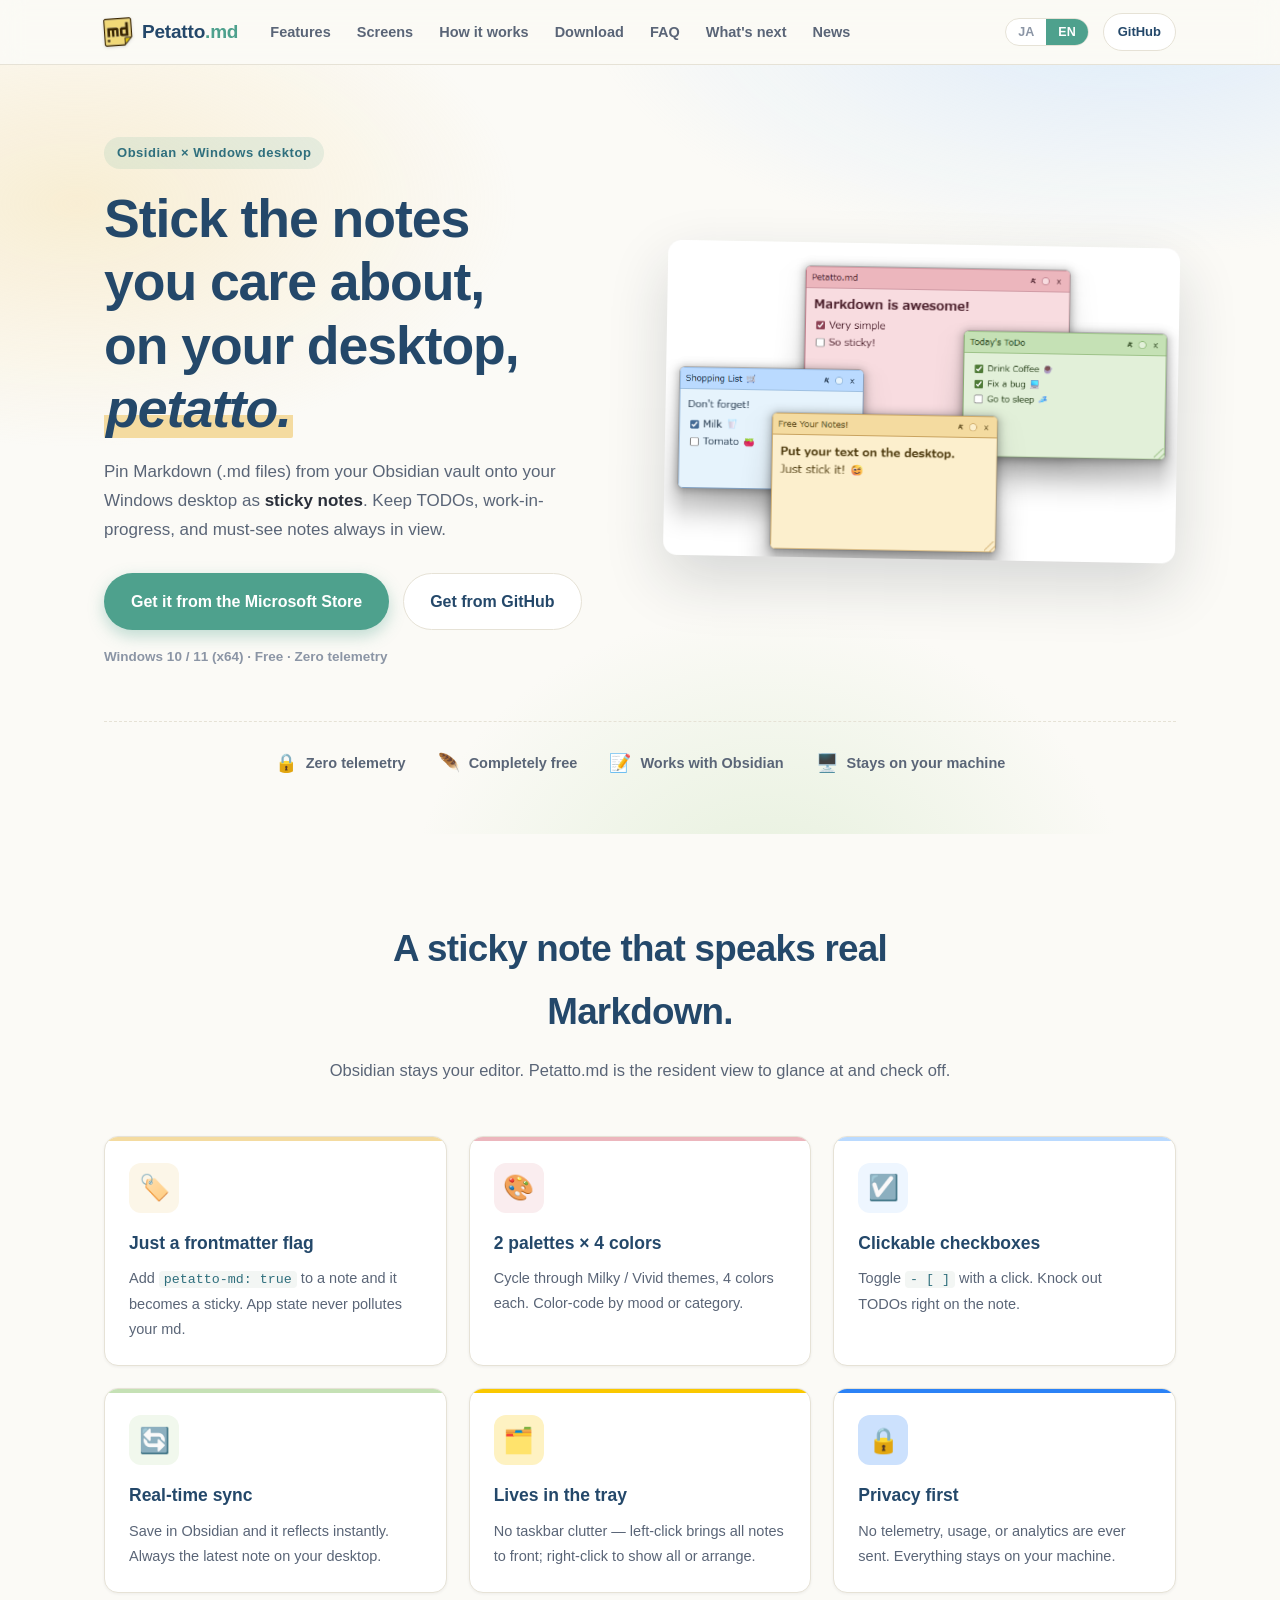
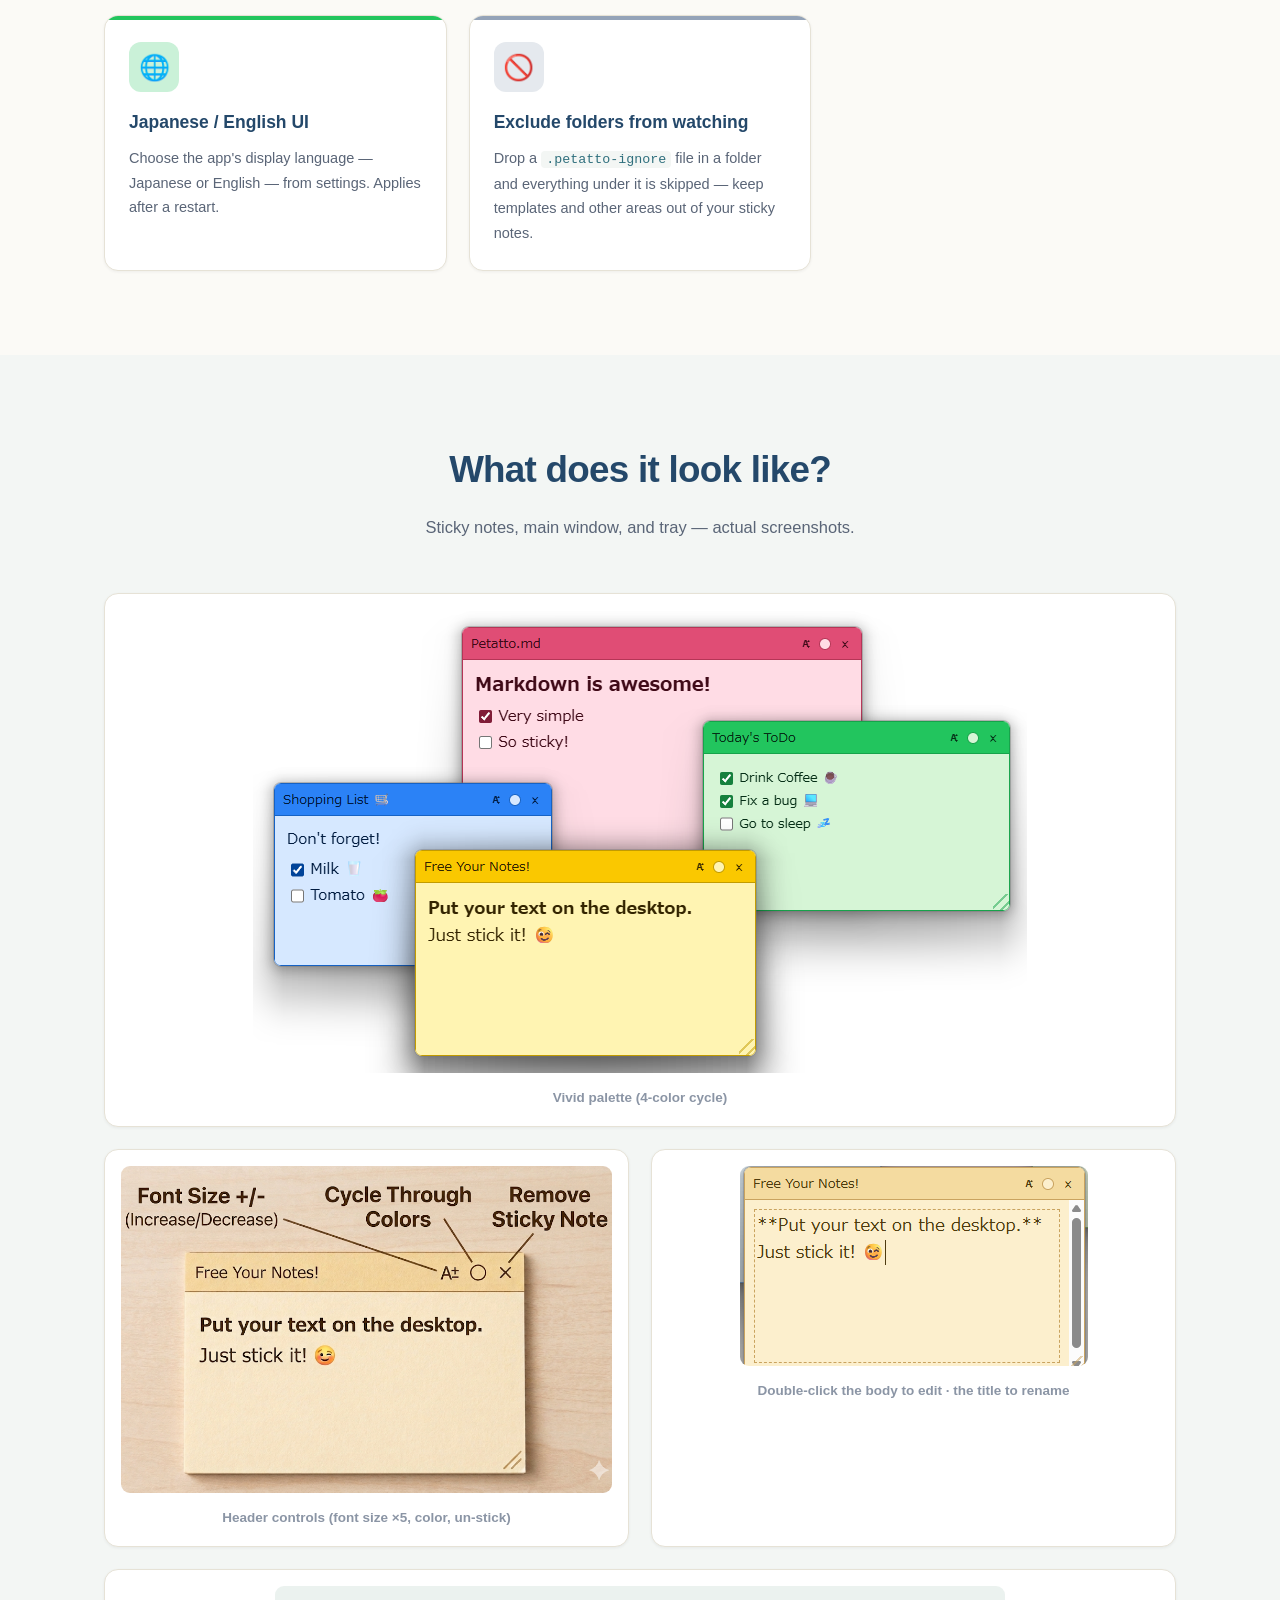
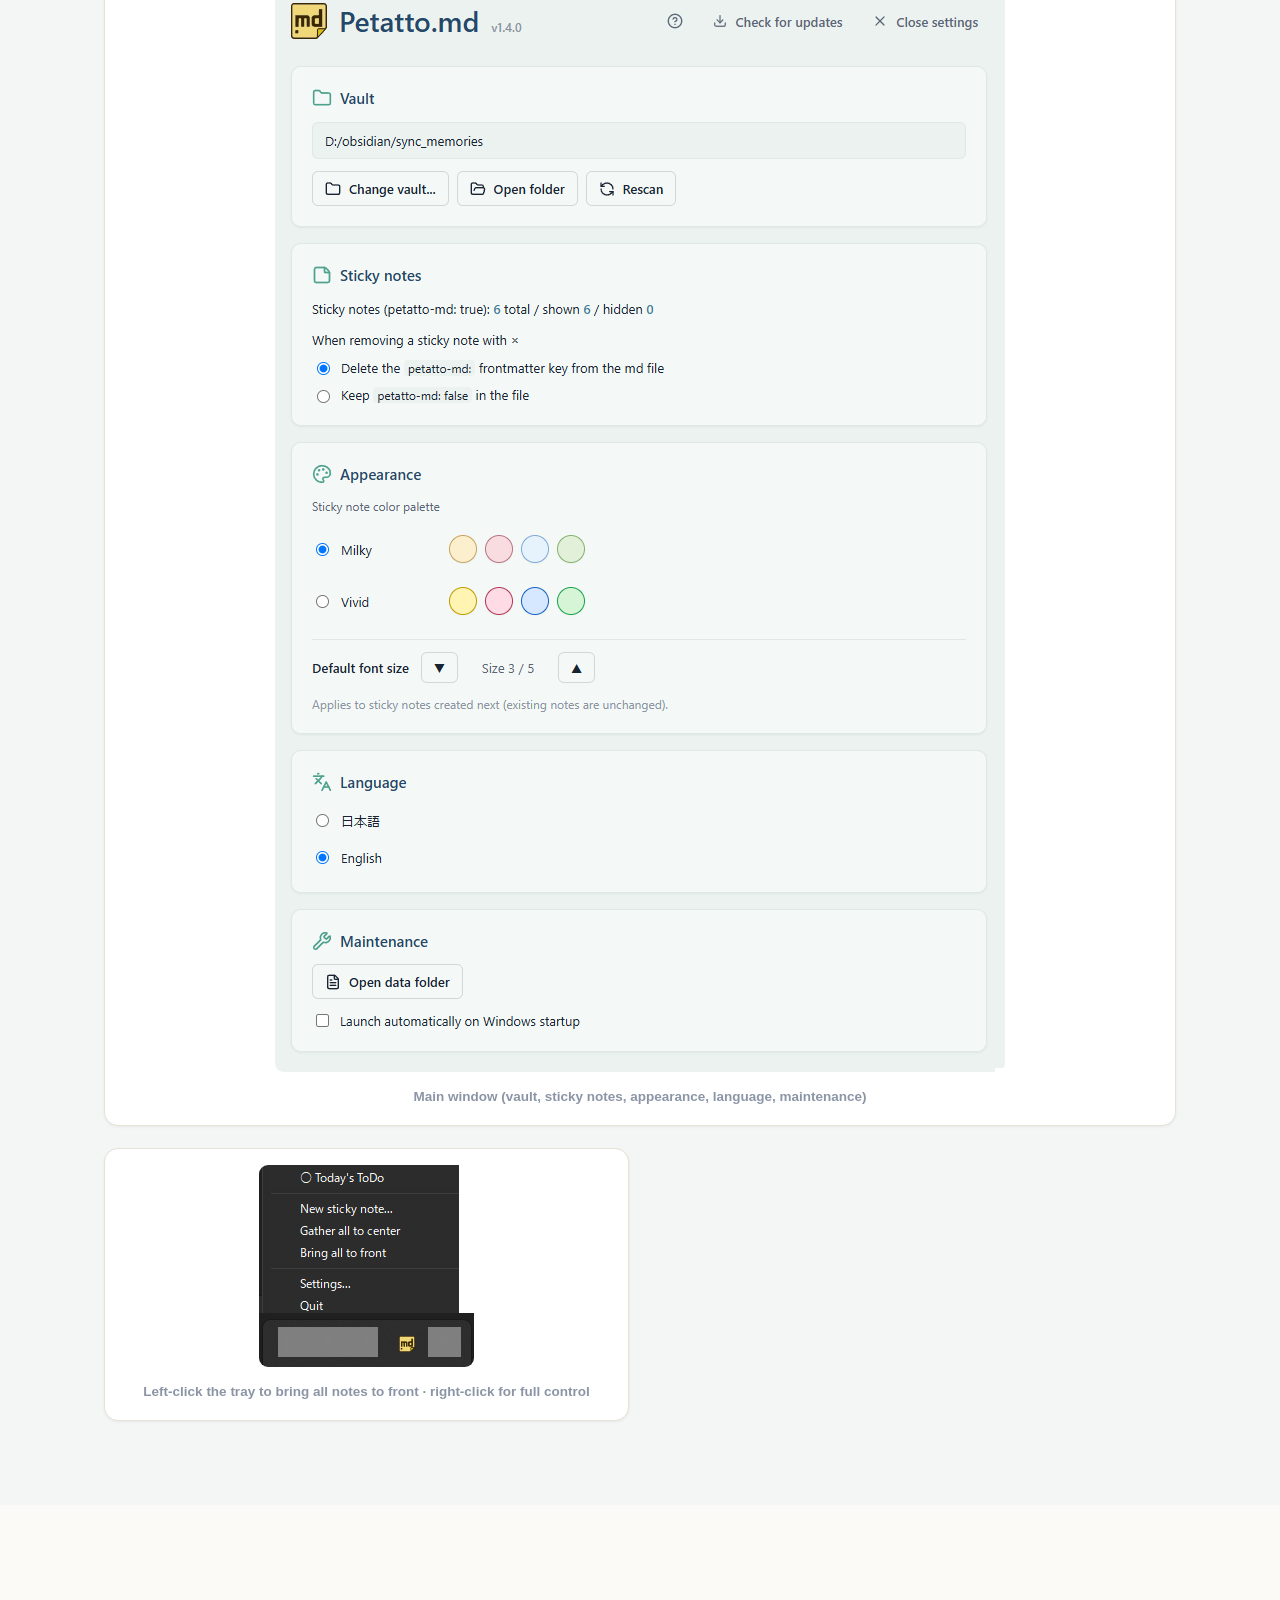
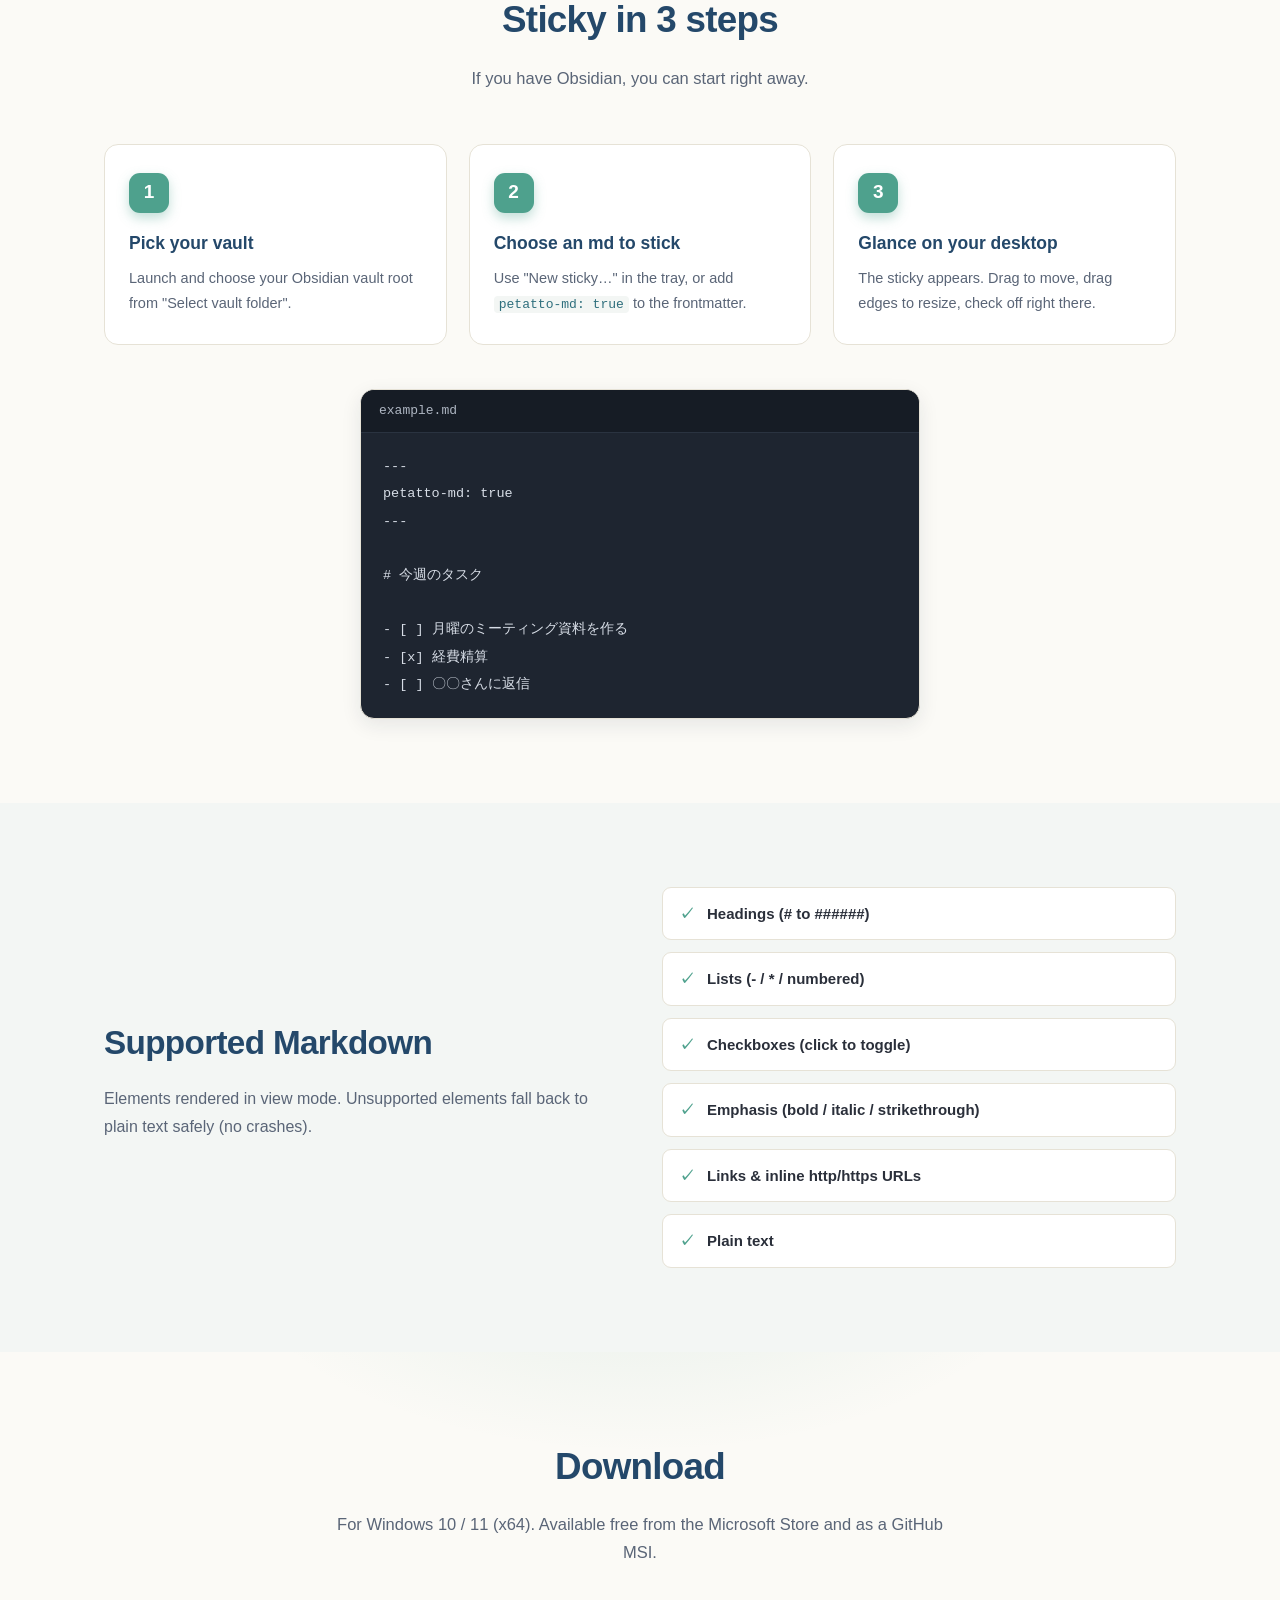
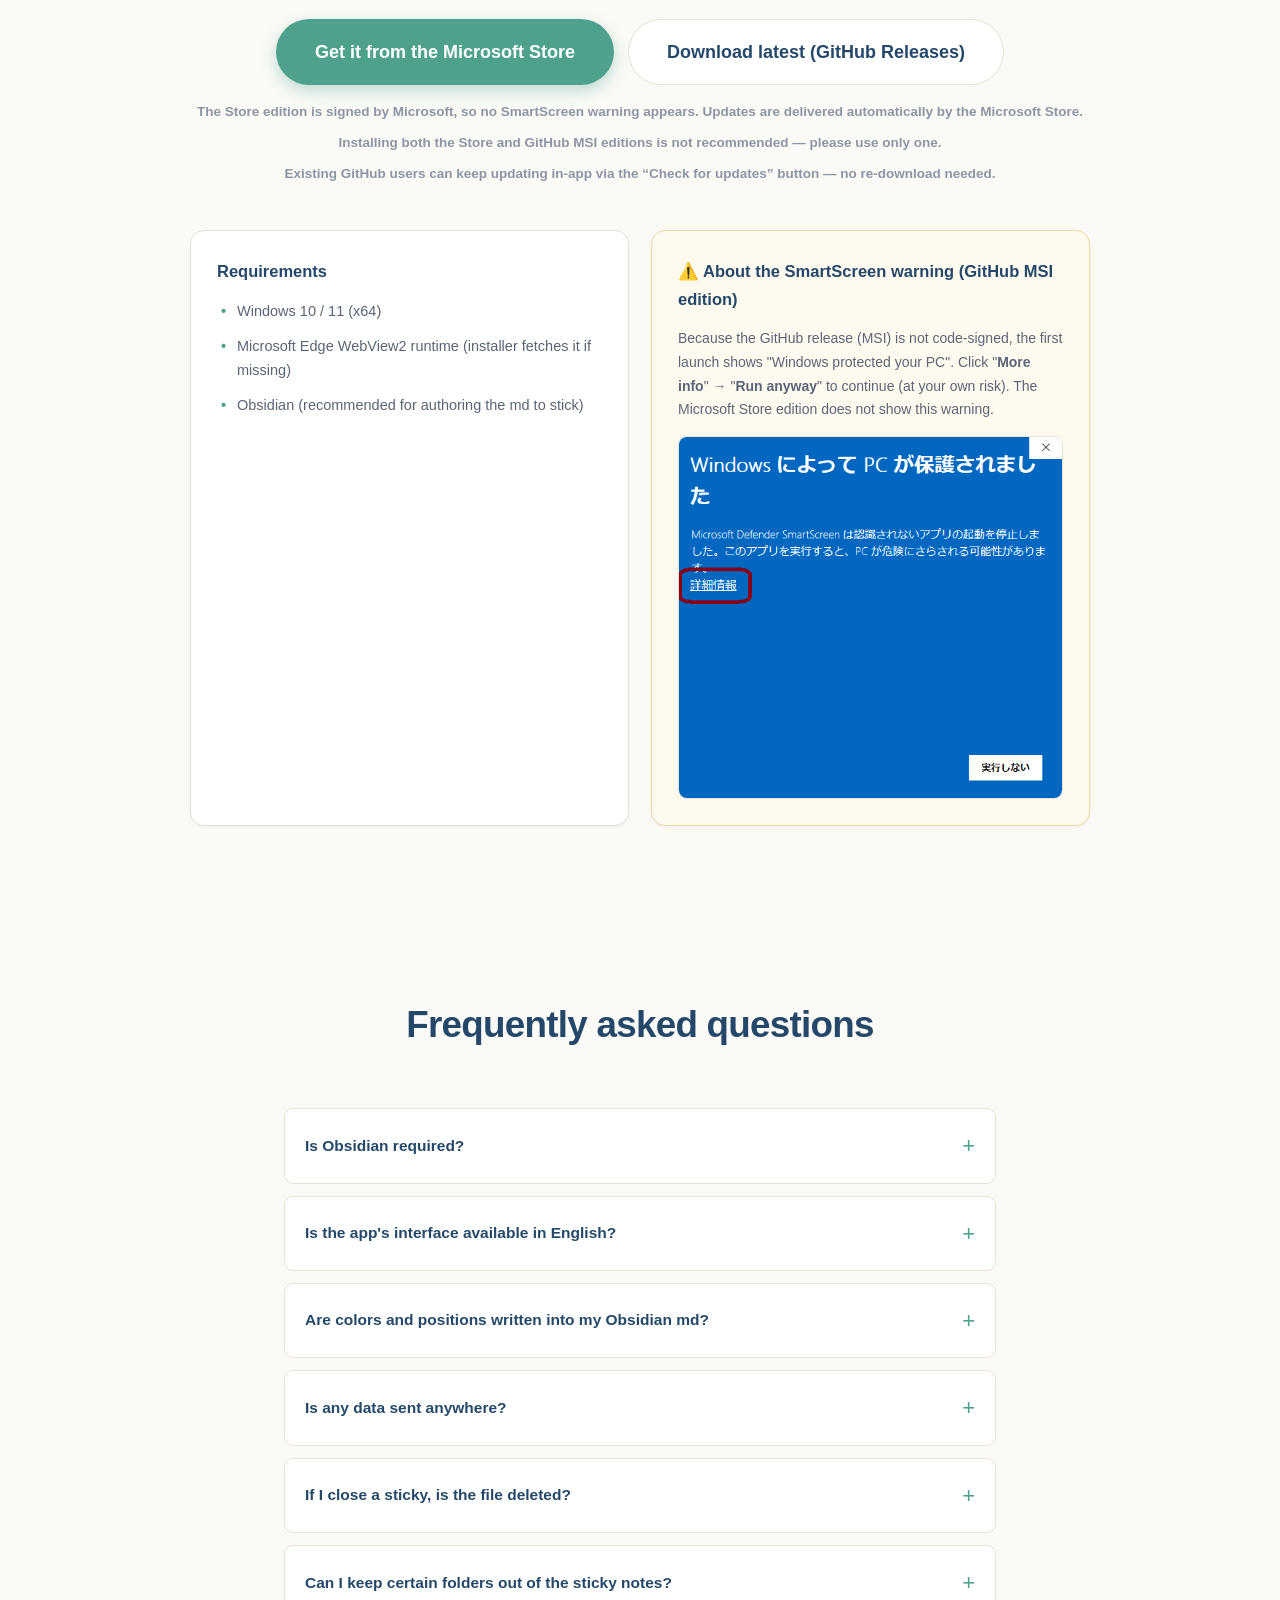
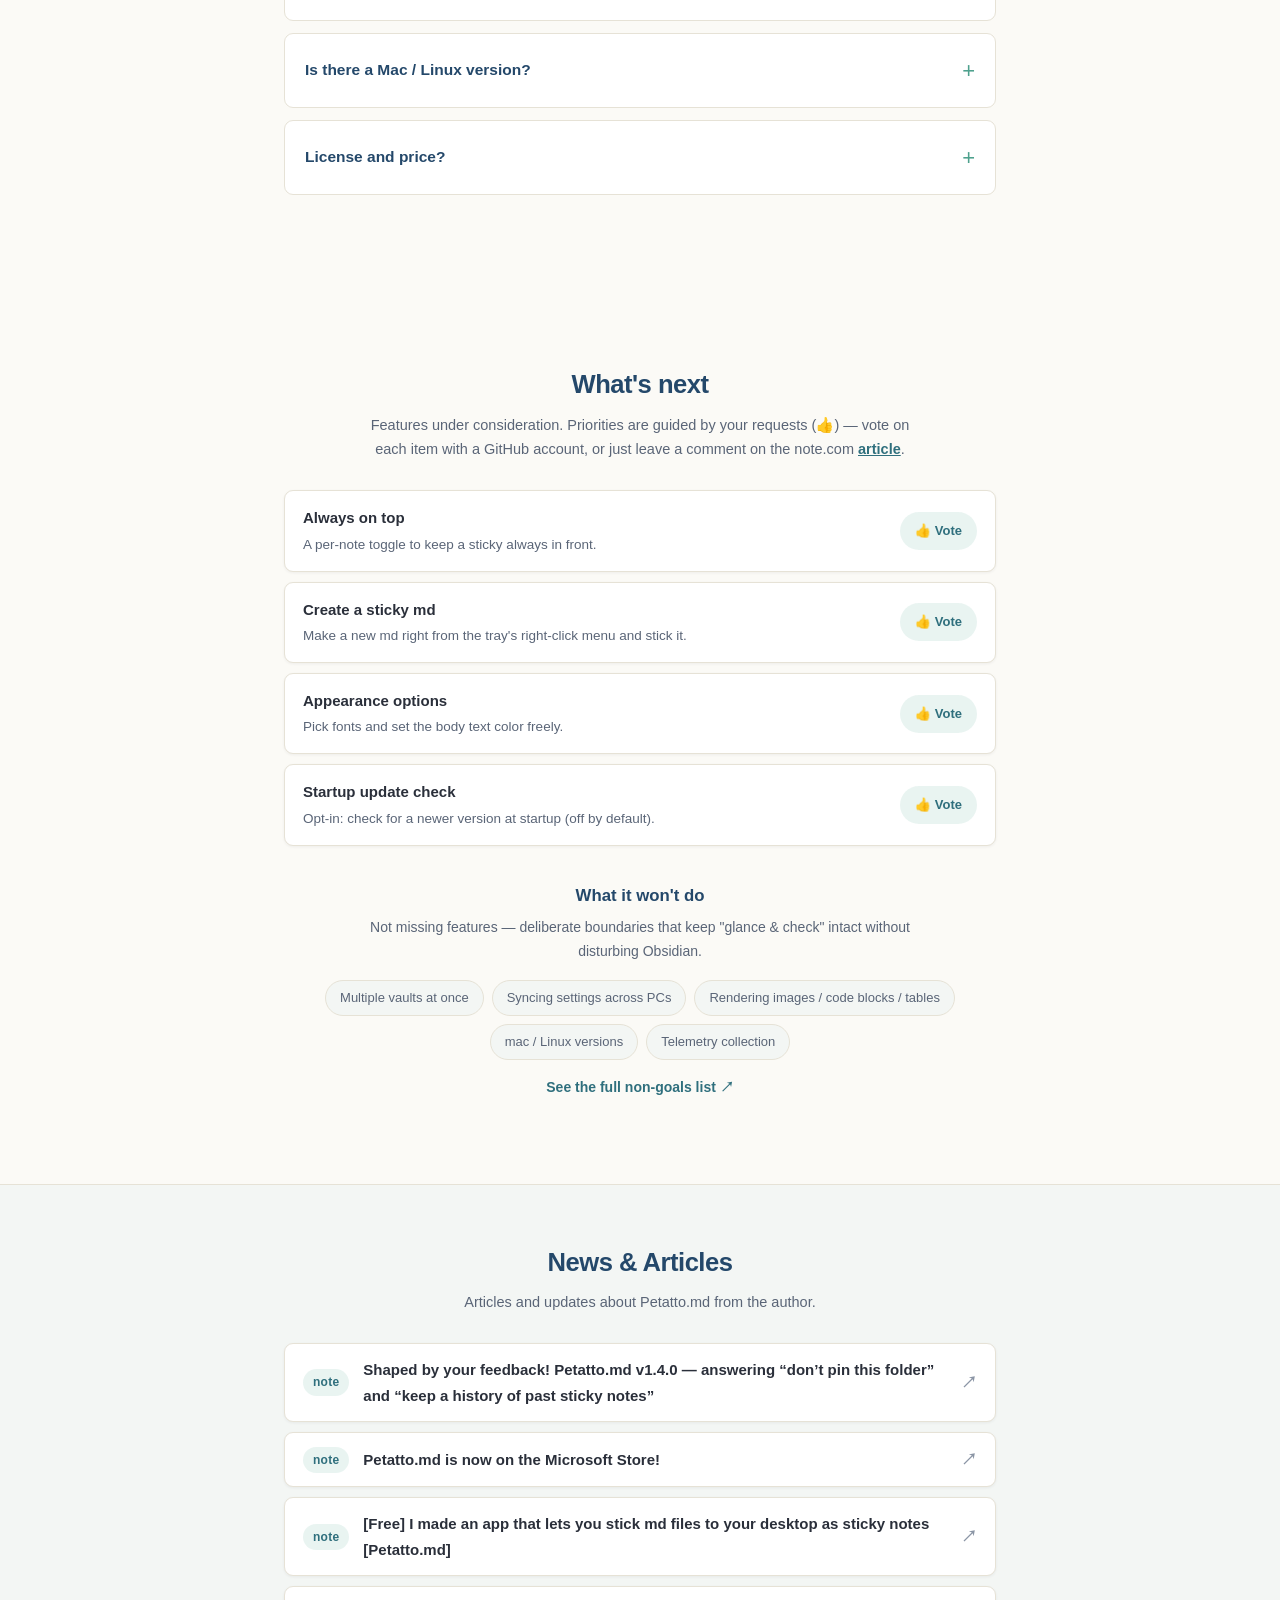
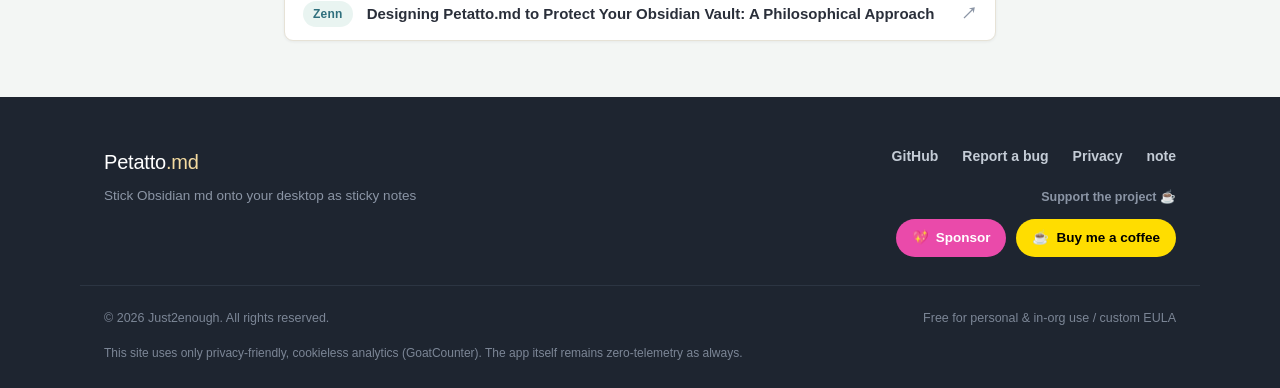
==== index.html @ 357fae0f "feat(news): v1.4.0 note 記事を #news 先頭に追加（ja/en） - news.4（note）を最新エントリとして追加。ja/en 対・en は ?hl=en 流儀を踏襲 " ====
<!DOCTYPE html>
<html lang="ja">
<head>
  <meta charset="UTF-8" />
  <meta name="viewport" content="width=device-width, initial-scale=1.0" />
  <title>Petatto.md — Obsidian の Markdown をデスクトップに付箋として貼る</title>
  <meta name="description" data-i18n="meta.description"
    content="Obsidian vault の Markdown（.mdファイル）を Windows デスクトップに付箋として貼り付けるアプリ。テレメトリ0・無料。" />

  <!-- OGP -->
  <meta property="og:type" content="website" />
  <meta property="og:title" content="Petatto.md" />
  <meta property="og:description"
    content="Obsidian の Markdown を Windows デスクトップに付箋として貼り付ける。テレメトリ0・無料。" />
  <meta property="og:image" content="assets/screenshots/post_it_milky.png" />
  <meta name="twitter:card" content="summary_large_image" />

  <link rel="preconnect" href="https://github.com" />
  <link rel="stylesheet" href="assets/style.css" />
  <link rel="icon" type="image/svg+xml" href="assets/icon.svg" />
  <link rel="alternate icon" href="assets/icon.png" />

  <!-- アクセス解析: GoatCounter（Cookieレス・個人データ非収集／本サイトのみ。アプリ本体はテレメトリ0）
       count.js は自前ホスト＋SRI で固定し第三者スクリプト読込をゼロに（ビーコン送信先のみ petatto-md.goatcounter.com）。
       GoatCounter 更新に追従する際は assets/count.js を差し替え、integrity を再計算すること。 -->
  <script data-goatcounter="https://petatto-md.goatcounter.com/count"
    async src="assets/count.js"
    integrity="sha384-2UjvVpptg4JlEVgJI2PdscrjOjPcil/4F1ZvIMJ81CShQnEDSlPI+l4PfogvTLYi"></script>
</head>
<body>

  <!-- ───────────────────── Header ───────────────────── -->
  <header class="site-header" id="top">
    <div class="container header-inner">
      <a class="brand" href="#top" aria-label="Petatto.md">
        <img class="brand-mark" src="assets/icon.svg" alt="" width="28" height="28" />
        <span class="brand-name">Petatto<span class="brand-dot">.md</span></span>
      </a>

      <nav class="nav" id="primary-nav" aria-label="primary">
        <a href="#features" data-i18n="nav.features">特徴</a>
        <a href="#screenshots" data-i18n="nav.screenshots">画面</a>
        <a href="#how" data-i18n="nav.how">使い方</a>
        <a href="#download" data-i18n="nav.download">ダウンロード</a>
        <a href="#faq" data-i18n="nav.faq">FAQ</a>
        <a href="#roadmap" data-i18n="nav.roadmap">これから</a>
        <a href="#news" data-i18n="nav.news">お知らせ</a>
      </nav>

      <div class="header-actions">
        <div class="lang-toggle" role="group" aria-label="language">
          <button type="button" data-lang="ja" class="is-active">JA</button>
          <button type="button" data-lang="en">EN</button>
        </div>
        <a class="btn btn-ghost btn-sm" href="https://github.com/Just2enough/petatto-md-releases"
          target="_blank" rel="noopener">GitHub</a>
        <button type="button" class="nav-toggle" aria-label="メニューを開閉" aria-controls="primary-nav"
          aria-expanded="false">
          <span class="nav-toggle-bar"></span>
          <span class="nav-toggle-bar"></span>
          <span class="nav-toggle-bar"></span>
        </button>
      </div>
    </div>
  </header>

  <main>
    <!-- ───────────────────── Hero ───────────────────── -->
    <section class="hero">
      <div class="container hero-grid">
        <div class="hero-copy">
          <p class="eyebrow" data-i18n="hero.eyebrow">Obsidian × Windows デスクトップ</p>
          <h1 class="hero-title" data-i18n="hero.title">
            見たいメモを、<br />デスクトップに<span class="nowrap"><span class="hl">ペタッと</span>。</span>
          </h1>
          <p class="hero-sub" data-i18n="hero.sub">
            Obsidian vault の Markdown（.mdファイル）を、Windows デスクトップに<strong>付箋</strong>として貼り付け。
            TODO・進行中タスク・今見ておきたいメモを、いつも目に入る場所へ。
          </p>
          <div class="hero-cta">
            <a class="btn btn-primary btn-lg" href="https://apps.microsoft.com/detail/9N77B4HPVRBB"
              target="_blank" rel="noopener">
              <span data-i18n="hero.download">Microsoft Store で入手</span>
            </a>
            <a class="btn btn-ghost btn-lg" href="https://github.com/Just2enough/petatto-md-releases/releases/latest"
              target="_blank" rel="noopener" data-i18n="hero.github">GitHub で入手</a>
          </div>
          <p class="hero-meta" data-i18n="hero.meta">Windows 10 / 11（x64）・無料・テレメトリ 0</p>
        </div>

        <div class="hero-media">
          <img src="assets/screenshots/post_it_milky.png" alt="デスクトップに貼られたカラフルな付箋"
            width="775" height="490" fetchpriority="high" />
        </div>
      </div>

      <!-- trust strip -->
      <div class="container">
        <ul class="trust">
          <li><span class="trust-ic">🔒</span><span data-i18n="trust.privacy">テレメトリ・解析 0</span></li>
          <li><span class="trust-ic">🪶</span><span data-i18n="trust.free">完全無料</span></li>
          <li><span class="trust-ic">📝</span><span data-i18n="trust.obsidian">Obsidian と連携</span></li>
          <li><span class="trust-ic">🖥️</span><span data-i18n="trust.local">データは端末内だけ</span></li>
        </ul>
      </div>
    </section>

    <!-- ───────────────────── Features ───────────────────── -->
    <section class="section" id="features">
      <div class="container">
        <header class="section-head">
          <h2 data-i18n="features.title">付箋なのに、ちゃんと Markdown。</h2>
          <p data-i18n="features.sub">編集の主は Obsidian。Petatto.md は「眺める・チェックする」ための常駐ビューです。</p>
        </header>

        <div class="cards">
          <article class="card" style="--accent:#F4DBA0">
            <div class="card-ic">🏷️</div>
            <h3 data-i18n="feat.flag.t">frontmatter フラグだけ</h3>
            <p data-i18n="feat.flag.d"><code>petatto-md: true</code> を md に書くだけで付箋化。アプリ状態は md を汚しません。</p>
          </article>
          <article class="card" style="--accent:#ECB6BD">
            <div class="card-ic">🎨</div>
            <h3 data-i18n="feat.palette.t">2 パレット × 4 色</h3>
            <p data-i18n="feat.palette.d">ミルキー / ビビッドの 2 テーマ、各 4 色を巡回。気分やカテゴリで色分け。</p>
          </article>
          <article class="card" style="--accent:#BADAFF">
            <div class="card-ic">☑️</div>
            <h3 data-i18n="feat.check.t">チェックボックス操作</h3>
            <p data-i18n="feat.check.d"><code>- [ ]</code> をクリックで切替。付箋の上でそのまま TODO を消化できます。</p>
          </article>
          <article class="card" style="--accent:#C5E1B5">
            <div class="card-ic">🔄</div>
            <h3 data-i18n="feat.sync.t">リアルタイム同期</h3>
            <p data-i18n="feat.sync.d">Obsidian 側で保存すると即反映。常に最新のメモがデスクトップに。</p>
          </article>
          <article class="card" style="--accent:#FAC800">
            <div class="card-ic">🗂️</div>
            <h3 data-i18n="feat.tray.t">システムトレイ常駐</h3>
            <p data-i18n="feat.tray.d">タスクバーを占有せず、トレイ左クリックで全付箋を最前面、右クリックから一括表示・整列。</p>
          </article>
          <article class="card" style="--accent:#2B82F6">
            <div class="card-ic">🔒</div>
            <h3 data-i18n="feat.privacy.t">プライバシー最優先</h3>
            <p data-i18n="feat.privacy.d">テレメトリ・使用状況・解析を一切送信しません。すべて端末内で完結。</p>
          </article>
          <article class="card" style="--accent:#22c55e">
            <div class="card-ic">🌐</div>
            <h3 data-i18n="feat.lang.t">日本語 / English 切替</h3>
            <p data-i18n="feat.lang.d">設定画面でアプリの表示言語を日本語・英語から選べます。切替後、再起動で反映。</p>
          </article>
          <article class="card" style="--accent:#94A3B8">
            <div class="card-ic">🚫</div>
            <h3 data-i18n="feat.ignore.t">フォルダ単位で監視除外</h3>
            <p data-i18n="feat.ignore.d"><code>.petatto-ignore</code> を置いたフォルダは配下ごと対象外。テンプレート等を付箋にせず、vault の一部だけを外せます。</p>
          </article>
        </div>
      </div>
    </section>

    <!-- ───────────────────── Screenshots ───────────────────── -->
    <section class="section section-alt" id="screenshots">
      <div class="container">
        <header class="section-head">
          <h2 data-i18n="shots.title">どんな見た目？</h2>
          <p data-i18n="shots.sub">付箋・メインウィンドウ・トレイ。実際の画面です。</p>
        </header>

        <div class="shots">
          <figure class="shot shot-wide">
            <img src="assets/screenshots/post_it_vivid.png" alt="" loading="lazy" />
            <figcaption data-i18n="shots.vivid">ビビッドパレット（4 色循環）</figcaption>
          </figure>
          <figure class="shot">
            <img data-i18n-src="shots.buttonImg" src="assets/screenshots/button_ja.png" alt="" loading="lazy" />
            <figcaption data-i18n="shots.button">ヘッダの操作（フォントサイズ5段階・色・付箋化解除）</figcaption>
          </figure>
          <figure class="shot">
            <img src="assets/screenshots/post_it_edit.png" alt="" loading="lazy" />
            <figcaption data-i18n="shots.edit">本文ダブルクリックで編集モード／タイトルのダブルクリックでリネーム</figcaption>
          </figure>
          <figure class="shot shot-wide">
            <img data-i18n-src="shots.mainImg" src="assets/screenshots/main.png" alt="" loading="lazy" />
            <figcaption data-i18n="shots.main">メインウィンドウ（vault・付箋・外観・言語・メンテナンス）</figcaption>
          </figure>
          <figure class="shot">
            <img data-i18n-src="shots.trayImg" src="assets/screenshots/tasktray.png" alt="" loading="lazy" />
            <figcaption data-i18n="shots.tray">トレイ左クリックで全付箋を最前面／右クリックで一元操作</figcaption>
          </figure>
        </div>
      </div>
    </section>

    <!-- ───────────────────── How it works ───────────────────── -->
    <section class="section" id="how">
      <div class="container">
        <header class="section-head">
          <h2 data-i18n="how.title">3 ステップで付箋化</h2>
          <p data-i18n="how.sub">Obsidian を持っていれば、すぐに始められます。</p>
        </header>

        <ol class="steps">
          <li class="step">
            <div class="step-n">1</div>
            <h3 data-i18n="how.s1.t">vault を選ぶ</h3>
            <p data-i18n="how.s1.d">起動して「vault フォルダを選ぶ」から Obsidian vault のルートを指定します。</p>
          </li>
          <li class="step">
            <div class="step-n">2</div>
            <h3 data-i18n="how.s2.t">付箋にする md を選ぶ</h3>
            <p data-i18n="how.s2.d">トレイの「新規付箋化…」で md を選ぶか、frontmatter に <code>petatto-md: true</code> を書きます。</p>
          </li>
          <li class="step">
            <div class="step-n">3</div>
            <h3 data-i18n="how.s3.t">デスクトップで眺める</h3>
            <p data-i18n="how.s3.d">付箋が現れます。ドラッグで移動、四辺でリサイズ、チェックは付箋の上で。</p>
          </li>
        </ol>

        <div class="code-card">
          <div class="code-head">example.md</div>
<pre><code>---
petatto-md: true
---

# 今週のタスク

- [ ] 月曜のミーティング資料を作る
- [x] 経費精算
- [ ] 〇〇さんに返信</code></pre>
        </div>
      </div>
    </section>

    <!-- ───────────────────── Markdown support ───────────────────── -->
    <section class="section section-alt" id="markdown">
      <div class="container md-grid">
        <div>
          <h2 data-i18n="md.title">対応している Markdown</h2>
          <p class="md-lead" data-i18n="md.lead">表示モードで描画される要素。非対応要素はプレーンテキストとして安全に表示されます（クラッシュしません）。</p>
        </div>
        <ul class="md-list">
          <li data-i18n="md.h">見出し（# 〜 ######）</li>
          <li data-i18n="md.list">リスト（- / * / 番号付き）</li>
          <li data-i18n="md.check">チェックボックス（クリックで切替）</li>
          <li data-i18n="md.em">強調（太字 / 斜体 / 取消線）</li>
          <li data-i18n="md.link">リンク・本文中の http/https URL</li>
          <li data-i18n="md.plain">プレーンテキスト</li>
        </ul>
      </div>
    </section>

    <!-- ───────────────────── Download ───────────────────── -->
    <section class="section section-download" id="download">
      <div class="container">
        <header class="section-head">
          <h2 data-i18n="dl.title">ダウンロード</h2>
          <p data-i18n="dl.sub">Windows 10 / 11（x64）向け。Microsoft Store 版と GitHub の MSI 版を無料で提供しています。</p>
        </header>

        <div class="dl-cta">
          <div class="dl-btns">
            <a class="btn btn-primary btn-xl" href="https://apps.microsoft.com/detail/9N77B4HPVRBB"
              target="_blank" rel="noopener">
              <span data-i18n="dl.store">Microsoft Store で入手</span>
            </a>
            <a class="btn btn-ghost btn-xl" href="https://github.com/Just2enough/petatto-md-releases/releases/latest"
              target="_blank" rel="noopener">
              <span data-i18n="dl.button">最新版をダウンロード（GitHub Releases）</span>
            </a>
          </div>
          <p class="dl-store-note" data-i18n="dl.store.note">Store 版は Microsoft が署名するため SmartScreen 警告が出ません。更新も Microsoft Store が自動配信します。</p>
          <p class="dl-inapp" data-i18n="dl.both">Store 版と GitHub MSI 版の併用は非推奨です。どちらか一方をご利用ください。</p>
          <p class="dl-inapp" data-i18n="dl.inapp">既存 GitHub ユーザはアプリ内の「最新版を確認」ボタンから今後も更新できます（再ダウンロード不要）。</p>
        </div>

        <div class="dl-grid">
          <div class="dl-box">
            <h3 data-i18n="dl.req.t">動作環境</h3>
            <ul>
              <li data-i18n="dl.req.os">Windows 10 / 11（x64）</li>
              <li data-i18n="dl.req.webview">Microsoft Edge WebView2 ランタイム（未導入時はインストーラが自動取得）</li>
              <li data-i18n="dl.req.obsidian">Obsidian（付箋化対象の md 作成に推奨）</li>
            </ul>
          </div>
          <div class="dl-box dl-note">
            <h3 data-i18n="dl.warn.t">⚠️ SmartScreen 警告について（GitHub MSI 版）</h3>
            <p data-i18n="dl.warn.d">GitHub release 版（MSI）ではコード署名をしていないため、初回起動時に「Windows によって PC が保護されました」が表示されます。
              「<strong>詳細情報</strong>」→「<strong>実行</strong>」で続行できます（自己責任の前提）。Microsoft Store 版ではこの警告は出ません。</p>
            <img src="assets/screenshots/windows_warning.png" alt="SmartScreen 警告画面" loading="lazy" />
          </div>
        </div>
      </div>
    </section>

    <!-- ───────────────────── FAQ ───────────────────── -->
    <section class="section" id="faq">
      <div class="container container-narrow">
        <header class="section-head">
          <h2 data-i18n="faq.title">よくある質問</h2>
        </header>

        <div class="faq">
          <details>
            <summary data-i18n="faq.q1">Obsidian は必須ですか？</summary>
            <p data-i18n="faq.a1">必須ではありませんが、付箋化対象の md を作成・編集するのに想定しています。frontmatter に <code>petatto-md: true</code> を持つ md であれば、どのエディタで作っても構いません。</p>
          </details>
          <details>
            <summary data-i18n="faq.qlang">アプリの表示も英語に対応していますか？</summary>
            <p data-i18n="faq.alang">はい。v1.2.0 以降、メインウィンドウの設定からアプリの表示言語を 日本語 / English で切り替えられます（切替後の再起動で反映されます）。本サイトも日英対応です。</p>
          </details>
          <details>
            <summary data-i18n="faq.q2">付箋の色や位置は Obsidian の md に書き込まれますか？</summary>
            <p data-i18n="faq.a2">いいえ。色・位置・サイズはアプリ側の SQLite に保存され、md には <code>petatto-md: true</code> フラグ以外を書きません。Obsidian 側を汚しません。</p>
          </details>
          <details>
            <summary data-i18n="faq.q3">データはどこかに送信されますか？</summary>
            <p data-i18n="faq.a3">送信しません。テレメトリ・使用状況・解析は一切収集しません。更新確認（手動ボタン）時だけ「新しいバージョンがあるか」を問い合わせますが、利用状況は含みません。</p>
          </details>
          <details>
            <summary data-i18n="faq.q4">付箋を消すとファイルも消えますか？</summary>
            <p data-i18n="faq.a4">消えません。付箋ヘッダの「×」は<strong>付箋化を解除するだけ</strong>で、md ファイル自体は残ります。解除したときに frontmatter の <code>petatto-md</code> を<strong>削除する</strong>か、<code>petatto-md: false</code> として<strong>書き残す</strong>かは設定で選べます（既定は削除）。書き残しておけば、Obsidian 側で <code>petatto-md: false</code> を検索して「前に付箋にしていたノート」を辿れます。</p>
          </details>
          <details>
            <summary data-i18n="faq.qignore">特定のフォルダを付箋の対象から外せますか？</summary>
            <p data-i18n="faq.aignore">はい。外したいフォルダに空ファイル <code>.petatto-ignore</code> を置くと、そのフォルダ配下（サブフォルダも含め何段でも）の md は <code>petatto-md: true</code> が付いていても付箋になりません。Templates フォルダなどを除外するのに使えます。ドット始まりのファイルは Obsidian からは作成できないため、エクスプローラなど OS 側で作成してください。</p>
          </details>
          <details>
            <summary data-i18n="faq.q5">Mac / Linux 版はありますか？</summary>
            <p data-i18n="faq.a5">現在は Windows 10 / 11（x64）のみ対応しています。</p>
          </details>
          <details>
            <summary data-i18n="faq.q6">ライセンス・料金は？</summary>
            <p data-i18n="faq.a6">個人・組織内のいずれの利用でも無料です。再配布・改変・リバースエンジニアリングは禁止されています（独自 EULA）。</p>
          </details>
        </div>
      </div>
    </section>

    <!-- ───────────────────── Roadmap / Non-goals ───────────────────── -->
    <section class="section roadmap" id="roadmap" aria-labelledby="roadmap-title">
      <div class="container container-narrow">
        <h2 class="roadmap-title" id="roadmap-title" data-i18n="roadmap.title">これからの予定</h2>
        <p class="roadmap-sub" data-i18n="roadmap.sub">検討中の機能です。優先度は皆さんの要望（👍）を参考にいたします。GitHub アカウントで各項目に投票できます。または note.com の<a href="https://note.com/just2enough/n/n0e7c73253b99" target="_blank" rel="noopener">記事</a>にコメントを頂いても OK です。</p>
        <ul class="roadmap-list">
          <li class="roadmap-item">
            <div class="roadmap-info">
              <span class="roadmap-ttl" data-i18n="roadmap.aot.t">常に最前面に固定</span>
              <span class="roadmap-desc" data-i18n="roadmap.aot.d">付箋ごとに「常に最前面」を保てるトグル。</span>
            </div>
            <a class="roadmap-vote" href="https://github.com/Just2enough/petatto-md-releases/issues/4"
              target="_blank" rel="noopener" data-i18n="roadmap.vote">👍 で投票</a>
          </li>
          <li class="roadmap-item">
            <div class="roadmap-info">
              <span class="roadmap-ttl" data-i18n="roadmap.newmd.t">新規 md をすぐ付箋化</span>
              <span class="roadmap-desc" data-i18n="roadmap.newmd.d">トレイの右クリックから新しい md を作って、そのまま付箋に。</span>
            </div>
            <a class="roadmap-vote" href="https://github.com/Just2enough/petatto-md-releases/issues/2"
              target="_blank" rel="noopener" data-i18n="roadmap.vote">👍 で投票</a>
          </li>
          <li class="roadmap-item">
            <div class="roadmap-info">
              <span class="roadmap-ttl" data-i18n="roadmap.appearance.t">外観の自由度</span>
              <span class="roadmap-desc" data-i18n="roadmap.appearance.d">フォントの選択と、本文の文字色を自由に。</span>
            </div>
            <a class="roadmap-vote" href="https://github.com/Just2enough/petatto-md-releases/issues/5"
              target="_blank" rel="noopener" data-i18n="roadmap.vote">👍 で投票</a>
          </li>
          <li class="roadmap-item">
            <div class="roadmap-info">
              <span class="roadmap-ttl" data-i18n="roadmap.update.t">起動時の更新チェック</span>
              <span class="roadmap-desc" data-i18n="roadmap.update.d">オプトインで、起動時に新しいバージョンの有無だけを確認（既定はオフ）。</span>
            </div>
            <a class="roadmap-vote" href="https://github.com/Just2enough/petatto-md-releases/issues/3"
              target="_blank" rel="noopener" data-i18n="roadmap.vote">👍 で投票</a>
          </li>
        </ul>

        <div class="nongoals">
          <h3 class="nongoals-title" data-i18n="roadmap.ng.title">あえてやらないこと</h3>
          <p class="nongoals-lead" data-i18n="roadmap.ng.lead">機能不足ではなく、Obsidian を壊さず「眺める・チェックする」に徹するための意図的な線引きです。</p>
          <ul class="nongoals-chips">
            <li data-i18n="roadmap.ng.1">複数 vault の同時利用</li>
            <li data-i18n="roadmap.ng.2">PC 間の設定同期</li>
            <li data-i18n="roadmap.ng.3">画像・コードブロック・テーブルの描画</li>
            <li data-i18n="roadmap.ng.4">mac / Linux 版</li>
            <li data-i18n="roadmap.ng.5">テレメトリ収集</li>
          </ul>
          <a class="nongoals-more" href="https://github.com/Just2enough/petatto-md-releases/blob/main/non_goals.md"
            target="_blank" rel="noopener" data-i18n-href="roadmap.ng.more.url" data-i18n="roadmap.ng.more">詳しくは「やらないこと」一覧へ ↗</a>
        </div>
      </div>
    </section>

    <!-- ───────────────────── News / Articles ───────────────────── -->
    <section class="news" id="news" aria-labelledby="news-title">
      <div class="container container-narrow">
        <h2 class="news-title" id="news-title" data-i18n="news.title">お知らせ・記事</h2>
        <p class="news-sub" data-i18n="news.sub">作者が書いた Petatto.md 関連の記事・更新情報。</p>
        <ul class="news-list">
          <li class="news-item">
            <a data-i18n-href="news.4.url" href="https://note.com/just2enough/n/nd056fd600893"
              target="_blank" rel="noopener">
              <span class="news-src" data-i18n="news.4.src">note</span>
              <span class="news-ttl" data-i18n="news.4.title">ユーザーさまの声で進化！Petatto.md v1.4.0 ： 「このフォルダは付箋にしたくない」「付箋の履歴を残したい」に対応</span>
              <span class="news-arrow" aria-hidden="true">↗</span>
            </a>
          </li>
          <li class="news-item">
            <a data-i18n-href="news.3.url" href="https://note.com/just2enough/n/nb2ec225f9cac"
              target="_blank" rel="noopener">
              <span class="news-src" data-i18n="news.3.src">note</span>
              <span class="news-ttl" data-i18n="news.3.title">Petatto.md が Microsoft Store に登場！</span>
              <span class="news-arrow" aria-hidden="true">↗</span>
            </a>
          </li>
          <li class="news-item">
            <a data-i18n-href="news.1.url" href="https://note.com/just2enough/n/n0e7c73253b99"
              target="_blank" rel="noopener">
              <span class="news-src" data-i18n="news.1.src">note</span>
              <span class="news-ttl" data-i18n="news.1.title">【無料】mdファイルを付箋としてデスクトップに貼れるアプリ作りました【Petatto.md】</span>
              <span class="news-arrow" aria-hidden="true">↗</span>
            </a>
          </li>
          <li class="news-item">
            <a data-i18n-href="news.2.url" href="https://zenn.dev/just2enough/articles/e29956afd1e340"
              target="_blank" rel="noopener">
              <span class="news-src" data-i18n="news.2.src">Zenn</span>
              <span class="news-ttl" data-i18n="news.2.title">Obsidianのvaultを壊さないための設計 — Petatto.md開発メモ（哲学編）</span>
              <span class="news-arrow" aria-hidden="true">↗</span>
            </a>
          </li>
        </ul>
      </div>
    </section>
  </main>

  <!-- ───────────────────── Footer ───────────────────── -->
  <footer class="site-footer">
    <div class="container footer-inner">
      <div class="footer-brand">
        <span class="brand-name">Petatto<span class="brand-dot">.md</span></span>
        <p data-i18n="footer.tag">Obsidian の md をデスクトップに付箋として貼る</p>
      </div>
      <div class="footer-right">
        <nav class="footer-links" aria-label="footer">
          <a href="https://github.com/Just2enough/petatto-md-releases" target="_blank" rel="noopener">GitHub</a>
          <a href="https://github.com/Just2enough/petatto-md-releases/issues" target="_blank" rel="noopener" data-i18n="footer.issues">バグ報告</a>
          <a href="privacy.html" data-i18n="footer.privacy">プライバシー</a>
          <a href="https://note.com/just2enough/n/n0e7c73253b99" target="_blank" rel="noopener">note</a>
        </nav>
        <div class="footer-support">
          <span class="support-label" data-i18n="footer.support">開発を応援 ☕</span>
          <div class="support-btns">
            <a class="support-btn sponsor" href="https://github.com/sponsors/Just2enough" target="_blank" rel="noopener">
              <span aria-hidden="true">💖</span> Sponsor
            </a>
            <a class="support-btn bmc" href="https://www.buymeacoffee.com/Just2enough" target="_blank" rel="noopener">
              <span aria-hidden="true">☕</span> Buy me a coffee
            </a>
          </div>
        </div>
      </div>
    </div>
    <div class="container footer-bottom">
      <span>© 2026 Just2enough. All rights reserved.</span>
      <span data-i18n="footer.license">個人・組織内利用は無料 / 独自 EULA</span>
    </div>
    <p class="container footer-analytics" data-i18n="footer.analytics">本サイトは Cookie を使わないプライバシー配慮型アクセス解析（GoatCounter）のみを利用します。アプリ本体は従来どおりテレメトリ0です。</p>
  </footer>

  <script src="assets/main.js"></script>
</body>
</html>
---- assets/style.css ----
/* ============================================================
   Petatto.md — 紹介サイト
   ブランドカラーは実アプリ（src/styles/tokens.css / db.rs）と一致
   ============================================================ */

:root {
  /* Primary（アプリ メインウィンドウと同値） */
  --c-primary: #4ea18d;
  --c-primary-600: #3e8f9d;
  --c-primary-700: #2f6f7d;
  --c-heading: #24486a;

  /* 付箋カラー（アクセント用） */
  --s-honey: #f4dba0;
  --s-strawberry: #ecb6bd;
  --s-soda: #badaff;
  --s-pistachio: #c5e1b5;
  --s-lemon: #fac800;
  --s-cherry: #e04d75;
  --s-ocean: #2b82f6;
  --s-lime: #22c55e;

  /* Neutral */
  --c-bg: #fbfaf6;
  --c-bg-alt: #f3f6f4;
  --c-surface: #ffffff;
  --c-border: #e6e2d6;
  --c-text: #2a2f3a;
  --c-text-soft: #5a6577;
  --c-text-mute: #8b95a5;

  --font: "Meiryo", "メイリオ", "Yu Gothic UI", -apple-system, BlinkMacSystemFont, "Segoe UI", sans-serif;
  --font-mono: "Cascadia Code", "Consolas", "SFMono-Regular", monospace;

  --radius: 14px;
  --radius-sm: 9px;
  --shadow-sm: 0 1px 3px rgba(26, 35, 50, 0.06);
  --shadow-md: 0 6px 20px rgba(26, 35, 50, 0.09);
  --shadow-lg: 0 24px 60px rgba(26, 35, 50, 0.16);
  --maxw: 1120px;
  --ease: cubic-bezier(0.4, 0, 0.2, 1);
}

* { box-sizing: border-box; margin: 0; padding: 0; }

html { scroll-behavior: smooth; scroll-padding-top: 78px; }

body {
  font-family: var(--font);
  color: var(--c-text);
  background: var(--c-bg);
  line-height: 1.7;
  -webkit-font-smoothing: antialiased;
  text-rendering: optimizeLegibility;
}

img { max-width: 100%; height: auto; display: block; }
a { color: inherit; text-decoration: none; }
code, pre { font-family: var(--font-mono); }

.container { width: 100%; max-width: var(--maxw); margin: 0 auto; padding: 0 24px; }
.container-narrow { max-width: 760px; }

/* ───────── Buttons ───────── */
.btn {
  --btn-bg: var(--c-primary);
  display: inline-flex; align-items: center; gap: 8px;
  font-family: inherit; font-weight: 700; font-size: 15px;
  padding: 11px 20px; border-radius: 999px; border: 1.5px solid transparent;
  cursor: pointer; transition: transform .15s var(--ease), box-shadow .15s var(--ease), background .15s var(--ease);
  white-space: nowrap;
}
.btn:active { transform: translateY(1px); }
.btn-primary {
  background: var(--c-primary); color: #fff;
  box-shadow: 0 6px 16px rgba(78, 161, 141, 0.35);
}
.btn-primary:hover { background: var(--c-primary-600); box-shadow: 0 10px 24px rgba(78, 161, 141, 0.42); transform: translateY(-1px); }
.btn-ghost {
  background: var(--c-surface); color: var(--c-heading); border-color: var(--c-border);
}
.btn-ghost:hover { border-color: var(--c-primary); color: var(--c-primary-700); }
.btn-sm { padding: 7px 14px; font-size: 13px; }
.btn-lg { padding: 14px 26px; font-size: 16px; }
.btn-xl { padding: 17px 38px; font-size: 18px; }

/* ───────── Header ───────── */
.site-header {
  position: sticky; top: 0; z-index: 100;
  background: rgba(251, 250, 246, 0.82);
  backdrop-filter: saturate(1.4) blur(12px);
  border-bottom: 1px solid var(--c-border);
}
.header-inner { display: flex; align-items: center; gap: 24px; height: 64px; }
.brand { display: flex; align-items: center; gap: 10px; font-weight: 800; }
.brand-mark {
  width: 28px; height: 28px; display: block;
  filter: drop-shadow(0 1px 1.5px rgba(26, 35, 50, 0.18));
  transform: rotate(-4deg);
}
.brand-name { font-size: 19px; color: var(--c-heading); letter-spacing: -0.01em; }
.brand-dot { color: var(--c-primary); }
.nav { display: flex; gap: 26px; margin-left: 8px; flex: 1; }
.nav a { font-size: 14.5px; font-weight: 600; color: var(--c-text-soft); transition: color .15s; }
.nav a:hover { color: var(--c-primary-700); }
.header-actions { display: flex; align-items: center; gap: 14px; }
.lang-toggle { display: inline-flex; border: 1.5px solid var(--c-border); border-radius: 999px; overflow: hidden; background: var(--c-surface); }
.lang-toggle button {
  font-family: inherit; font-size: 12.5px; font-weight: 700; color: var(--c-text-mute);
  padding: 6px 12px; border: 0; background: transparent; cursor: pointer; transition: all .15s;
}
.lang-toggle button.is-active { background: var(--c-primary); color: #fff; }

/* hamburger（モバイル時のみ表示） */
.nav-toggle {
  display: none; width: 40px; height: 40px; padding: 0;
  flex-direction: column; align-items: center; justify-content: center; gap: 5px;
  border: 1.5px solid var(--c-border); border-radius: 10px;
  background: var(--c-surface); cursor: pointer; transition: border-color .15s;
}
.nav-toggle:hover { border-color: var(--c-primary); }
.nav-toggle-bar {
  width: 18px; height: 2px; border-radius: 2px; background: var(--c-heading);
  transition: transform .22s var(--ease), opacity .18s var(--ease);
}
/* 展開中は ☰ → ✕ */
.site-header.nav-open .nav-toggle-bar:nth-child(1) { transform: translateY(7px) rotate(45deg); }
.site-header.nav-open .nav-toggle-bar:nth-child(2) { opacity: 0; }
.site-header.nav-open .nav-toggle-bar:nth-child(3) { transform: translateY(-7px) rotate(-45deg); }

/* ───────── Hero ───────── */
.hero {
  position: relative; overflow: hidden;
  padding: 72px 0 56px;
  background:
    radial-gradient(900px 420px at 88% -8%, rgba(186, 218, 255, 0.45), transparent 60%),
    radial-gradient(760px 420px at 6% 18%, rgba(244, 219, 160, 0.40), transparent 58%),
    radial-gradient(600px 500px at 60% 110%, rgba(197, 225, 181, 0.40), transparent 60%);
}
.hero-grid { display: grid; grid-template-columns: 1fr 1fr; gap: 48px; align-items: center; }
.eyebrow {
  display: inline-block; font-size: 13px; font-weight: 700; letter-spacing: .04em;
  color: var(--c-primary-700); background: rgba(78, 161, 141, 0.12);
  padding: 5px 13px; border-radius: 999px; margin-bottom: 18px;
}
.hero-title {
  font-size: clamp(2.1rem, 4.4vw, 3.35rem); line-height: 1.18; font-weight: 800;
  color: var(--c-heading); letter-spacing: -0.02em; margin-bottom: 18px;
}
.hero-title .nowrap { white-space: nowrap; }
.hero-title .word-petatto { font-style: italic; white-space: nowrap; }
.hero-title .hl {
  background: linear-gradient(transparent 62%, var(--s-honey) 62%);
  padding: 0 2px; border-radius: 2px;
}
.hero-sub { font-size: 17px; color: var(--c-text-soft); max-width: 30em; margin-bottom: 28px; }
.hero-sub strong { color: var(--c-text); }
.hero-cta { display: flex; flex-wrap: wrap; gap: 14px; margin-bottom: 16px; }
.hero-meta { font-size: 13.5px; color: var(--c-text-mute); font-weight: 600; }
.hero-media img {
  border-radius: var(--radius); box-shadow: var(--shadow-lg);
  transform: rotate(1deg);
  background: #fff;
  /* ページを開いた瞬間に付箋がぽこっと現れる（スプリング overshoot） */
  animation: pop-in 0.72s cubic-bezier(0.34, 1.56, 0.64, 1) both;
  transform-origin: 60% 80%;
}
@keyframes pop-in {
  0%   { opacity: 0; transform: scale(0.55) rotate(-5deg); }
  55%  { opacity: 1; transform: scale(1.05) rotate(2deg); }
  100% { opacity: 1; transform: scale(1) rotate(1deg); }
}

/* trust strip */
.trust {
  display: flex; flex-wrap: wrap; gap: 14px 32px; justify-content: center;
  list-style: none; margin-top: 52px; padding-top: 26px;
  border-top: 1px dashed var(--c-border);
}
.trust li { display: flex; align-items: center; gap: 9px; font-weight: 700; font-size: 14.5px; color: var(--c-text-soft); }
.trust-ic { font-size: 18px; }

/* ───────── Generic section ───────── */
.section { padding: 84px 0; }
.section-alt { background: var(--c-bg-alt); }
.section-head { text-align: center; max-width: 640px; margin: 0 auto 52px; }
.section-head h2 {
  font-size: clamp(1.7rem, 3vw, 2.3rem); font-weight: 800; color: var(--c-heading);
  letter-spacing: -0.02em; margin-bottom: 12px;
}
.section-head p { font-size: 16.5px; color: var(--c-text-soft); }

/* ───────── Features ───────── */
.cards { display: grid; grid-template-columns: repeat(3, 1fr); gap: 22px; }
.card {
  background: var(--c-surface); border: 1px solid var(--c-border); border-radius: var(--radius);
  padding: 26px 24px 24px; box-shadow: var(--shadow-sm);
  transition: transform .18s var(--ease), box-shadow .18s var(--ease), border-color .18s;
  position: relative; overflow: hidden;
}
.card::before {
  content: ""; position: absolute; top: 0; left: 0; right: 0; height: 4px;
  background: var(--accent, var(--c-primary));
}
.card:hover { transform: translateY(-4px); box-shadow: var(--shadow-md); border-color: var(--accent); }
.card-ic {
  width: 50px; height: 50px; border-radius: 12px; display: grid; place-items: center;
  font-size: 25px; margin-bottom: 16px;
  background: color-mix(in srgb, var(--accent) 24%, #fff);
}
.card h3 { font-size: 17.5px; color: var(--c-heading); margin-bottom: 8px; }
.card p { font-size: 14.5px; color: var(--c-text-soft); }
.card code { background: var(--c-bg-alt); padding: 1px 5px; border-radius: 4px; font-size: .92em; color: var(--c-primary-700); }

/* ───────── Screenshots ───────── */
.shots { display: grid; grid-template-columns: repeat(2, 1fr); gap: 22px; }
.shot {
  background: var(--c-surface); border: 1px solid var(--c-border); border-radius: var(--radius);
  padding: 16px; box-shadow: var(--shadow-sm);
  transition: transform .18s var(--ease), box-shadow .18s var(--ease);
}
.shot:hover { transform: translateY(-3px); box-shadow: var(--shadow-md); }
.shot-wide { grid-column: span 2; }
.shot img { border-radius: var(--radius-sm); margin: 0 auto; }
.shot figcaption { text-align: center; font-size: 13.5px; color: var(--c-text-mute); font-weight: 600; margin-top: 14px; }

/* ───────── Steps ───────── */
.steps { display: grid; grid-template-columns: repeat(3, 1fr); gap: 22px; list-style: none; margin-bottom: 44px; }
.step {
  background: var(--c-surface); border: 1px solid var(--c-border); border-radius: var(--radius);
  padding: 28px 24px; text-align: left;
}
.step-n {
  width: 40px; height: 40px; border-radius: 11px; display: grid; place-items: center;
  font-size: 19px; font-weight: 800; color: #fff; background: var(--c-primary);
  margin-bottom: 16px; box-shadow: 0 5px 12px rgba(78, 161, 141, 0.35);
}
.step h3 { font-size: 17.5px; color: var(--c-heading); margin-bottom: 8px; }
.step p { font-size: 14.5px; color: var(--c-text-soft); }
.step code { background: var(--c-bg-alt); padding: 1px 5px; border-radius: 4px; font-size: .9em; color: var(--c-primary-700); }

/* code card */
.code-card {
  max-width: 560px; margin: 0 auto; border-radius: var(--radius); overflow: hidden;
  border: 1px solid var(--c-border); box-shadow: var(--shadow-md); background: #1e2530;
}
.code-head {
  font-family: var(--font-mono); font-size: 13px; color: #aeb6c2;
  padding: 10px 18px; background: #161c25; border-bottom: 1px solid #2a3340;
}
.code-card pre { margin: 0; padding: 20px 22px; overflow-x: auto; }
.code-card code { font-size: 13.5px; line-height: 1.85; color: #d7dde6; white-space: pre; }

/* ───────── Markdown support ───────── */
.md-grid { display: grid; grid-template-columns: 1fr 1fr; gap: 44px; align-items: center; }
.md-grid h2 { font-size: clamp(1.6rem, 2.6vw, 2.1rem); font-weight: 800; color: var(--c-heading); margin-bottom: 14px; letter-spacing: -0.02em; }
.md-lead { font-size: 16px; color: var(--c-text-soft); }
.md-list { list-style: none; display: grid; gap: 12px; }
.md-list li {
  background: var(--c-surface); border: 1px solid var(--c-border); border-radius: var(--radius-sm);
  padding: 13px 18px 13px 44px; font-size: 15px; font-weight: 600; color: var(--c-text); position: relative;
}
.md-list li::before {
  content: "✓"; position: absolute; left: 16px; top: 50%; transform: translateY(-50%);
  color: var(--c-primary); font-weight: 800;
}

/* ───────── Download ───────── */
.section-download {
  background:
    radial-gradient(700px 360px at 50% -10%, rgba(78, 161, 141, 0.12), transparent 60%),
    var(--c-bg);
}
.dl-cta { text-align: center; margin-bottom: 44px; }
.dl-btns { display: flex; flex-wrap: wrap; gap: 14px; justify-content: center; }
.dl-store-note { margin-top: 16px; font-size: 13.5px; color: var(--c-text-mute); font-weight: 600; }
.dl-inapp { margin-top: 8px; font-size: 13.5px; color: var(--c-text-mute); font-weight: 600; }
.dl-grid { display: grid; grid-template-columns: 1fr 1fr; gap: 22px; max-width: 900px; margin: 0 auto; }
.dl-box {
  background: var(--c-surface); border: 1px solid var(--c-border); border-radius: var(--radius);
  padding: 26px; box-shadow: var(--shadow-sm);
}
.dl-box h3 { font-size: 16.5px; color: var(--c-heading); margin-bottom: 14px; }
.dl-box ul { list-style: none; display: grid; gap: 10px; }
.dl-box li { font-size: 14.5px; color: var(--c-text-soft); padding-left: 20px; position: relative; }
.dl-box li::before { content: "•"; position: absolute; left: 4px; color: var(--c-primary); font-weight: 800; }
.dl-note { border-color: #f0d9a8; background: #fffaf0; }
.dl-note p { font-size: 14px; color: var(--c-text-soft); margin-bottom: 14px; }
.dl-note img { border-radius: var(--radius-sm); border: 1px solid var(--c-border); }

/* ───────── FAQ ───────── */
.faq { display: grid; gap: 12px; }
.faq details {
  background: var(--c-surface); border: 1px solid var(--c-border); border-radius: var(--radius-sm);
  padding: 4px 20px; transition: border-color .15s;
}
.faq details[open] { border-color: var(--c-primary); }
.faq summary {
  font-weight: 700; font-size: 15.5px; color: var(--c-heading); cursor: pointer;
  padding: 14px 0; list-style: none; display: flex; justify-content: space-between; align-items: center; gap: 12px;
}
.faq summary::-webkit-details-marker { display: none; }
.faq summary::after { content: "+"; font-size: 22px; color: var(--c-primary); font-weight: 400; transition: transform .2s; }
.faq details[open] summary::after { transform: rotate(45deg); }
.faq details p { font-size: 14.5px; color: var(--c-text-soft); padding: 0 0 16px; }
.faq details p a {
  color: var(--c-primary-700); font-weight: 700;
  text-decoration: underline; text-underline-offset: 2px;
}
.faq details p a:hover { color: var(--c-primary); }
.faq code { background: var(--c-bg-alt); padding: 1px 5px; border-radius: 4px; font-size: .92em; color: var(--c-primary-700); }

/* ───────── News / Articles ───────── */
.news { padding: 56px 0; background: var(--c-bg-alt); border-top: 1px solid var(--c-border); }
.news-title {
  font-size: clamp(1.3rem, 2.2vw, 1.6rem); font-weight: 800; color: var(--c-heading);
  letter-spacing: -0.02em; text-align: center; margin-bottom: 6px;
}
.news-sub { text-align: center; font-size: 14.5px; color: var(--c-text-soft); margin-bottom: 28px; }
.news-list { list-style: none; display: grid; gap: 10px; }
.news-item a {
  display: flex; align-items: center; gap: 14px;
  background: var(--c-surface); border: 1px solid var(--c-border); border-radius: var(--radius-sm);
  padding: 13px 18px; box-shadow: var(--shadow-sm);
  transition: transform .15s var(--ease), box-shadow .15s var(--ease), border-color .15s;
}
.news-item a:hover { transform: translateY(-2px); box-shadow: var(--shadow-md); border-color: var(--c-primary); }
.news-src {
  flex: none; font-size: 12px; font-weight: 800; letter-spacing: .02em;
  color: var(--c-primary-700); background: rgba(78, 161, 141, 0.12);
  padding: 3px 10px; border-radius: 999px;
}
.news-ttl { flex: 1; min-width: 0; font-size: 15px; font-weight: 600; color: var(--c-text); }
.news-arrow { flex: none; color: var(--c-text-mute); font-weight: 700; transition: transform .15s, color .15s; }
.news-item a:hover .news-arrow { color: var(--c-primary); transform: translate(2px, -2px); }

/* ───────── Roadmap / Non-goals ───────── */
.roadmap-title {
  font-size: clamp(1.3rem, 2.2vw, 1.6rem); font-weight: 800; color: var(--c-heading);
  letter-spacing: -0.02em; text-align: center; margin-bottom: 6px;
}
.roadmap-sub { text-align: center; font-size: 14.5px; color: var(--c-text-soft); max-width: 560px; margin: 0 auto 28px; }
.roadmap-sub a { color: var(--c-primary-700); font-weight: 600; text-decoration: underline; }
.roadmap-list { list-style: none; display: grid; gap: 10px; }
.roadmap-item {
  display: flex; align-items: center; gap: 14px; justify-content: space-between;
  background: var(--c-surface); border: 1px solid var(--c-border); border-radius: var(--radius-sm);
  padding: 14px 18px; box-shadow: var(--shadow-sm);
}
.roadmap-info { display: flex; flex-direction: column; gap: 3px; min-width: 0; }
.roadmap-ttl { font-size: 15px; font-weight: 700; color: var(--c-text); }
.roadmap-desc { font-size: 13.5px; color: var(--c-text-soft); }
.roadmap-vote {
  flex: none; font-size: 13px; font-weight: 700; white-space: nowrap; text-decoration: none;
  color: var(--c-primary-700); background: rgba(78, 161, 141, 0.12);
  padding: 8px 15px; border-radius: 999px; transition: background .15s, color .15s, transform .15s;
}
.roadmap-vote:hover { background: var(--c-primary); color: #fff; transform: translateY(-2px); }

.nongoals { margin-top: 36px; }
.nongoals-title {
  font-size: 1.05rem; font-weight: 800; color: var(--c-heading);
  text-align: center; margin-bottom: 6px;
}
.nongoals-lead { text-align: center; font-size: 14px; color: var(--c-text-soft); max-width: 560px; margin: 0 auto 16px; }
.nongoals-chips { list-style: none; display: flex; flex-wrap: wrap; gap: 8px; justify-content: center; margin-bottom: 16px; }
.nongoals-chips li {
  font-size: 13px; color: var(--c-text-soft);
  background: var(--c-bg-alt); border: 1px solid var(--c-border);
  border-radius: 999px; padding: 6px 14px;
}
.nongoals-more { display: block; text-align: center; font-size: 14px; font-weight: 600; text-decoration: none; color: var(--c-primary-700); }
.nongoals-more:hover { text-decoration: underline; }

@media (max-width: 560px) {
  .roadmap-item { flex-direction: column; align-items: flex-start; gap: 10px; }
  .roadmap-vote { align-self: stretch; text-align: center; }
}

/* ───────── Footer ───────── */
.site-footer { background: #1e2530; color: #c4ccd6; padding: 48px 0 28px; }
.footer-inner { display: flex; justify-content: space-between; gap: 32px; flex-wrap: wrap; padding-bottom: 28px; border-bottom: 1px solid #2c3542; }
.footer-brand .brand-name { font-size: 20px; color: #fff; }
.footer-brand .brand-dot { color: var(--s-honey); }
.footer-brand p { font-size: 13.5px; color: #8b95a5; margin-top: 6px; }
.footer-right { display: flex; flex-direction: column; gap: 18px; align-items: flex-end; }
.footer-links { display: flex; gap: 24px; flex-wrap: wrap; align-items: center; justify-content: flex-end; }
.footer-links a { font-size: 14px; font-weight: 600; color: #c4ccd6; transition: color .15s; }
.footer-links a:hover { color: var(--s-honey); }

.footer-support { display: flex; flex-direction: column; gap: 10px; align-items: flex-end; }
.support-label { font-size: 12.5px; font-weight: 700; color: #8b95a5; }
.support-btns { display: flex; gap: 10px; flex-wrap: wrap; justify-content: flex-end; }
.support-btn {
  display: inline-flex; align-items: center; gap: 7px;
  font-size: 13.5px; font-weight: 700; padding: 8px 16px; border-radius: 999px;
  transition: transform .15s var(--ease), box-shadow .15s var(--ease), filter .15s var(--ease);
}
.support-btn:hover { transform: translateY(-2px); box-shadow: 0 6px 16px rgba(0, 0, 0, 0.28); }
.support-btn.sponsor { background: #ea4aaa; color: #fff; }
.support-btn.bmc { background: #ffdd00; color: #000; }
.footer-bottom { display: flex; justify-content: space-between; gap: 16px; flex-wrap: wrap; margin-top: 22px; font-size: 12.5px; color: #7c8696; }
.footer-analytics { margin-top: 14px; font-size: 12px; color: #7c8696; line-height: 1.6; }

/* ───────── Responsive ───────── */
@media (max-width: 900px) {
  .hero-grid { grid-template-columns: 1fr; gap: 36px; }
  .hero-media { order: -1; }
  .hero-media img { max-width: 560px; margin: 0 auto; }
  .cards { grid-template-columns: repeat(2, 1fr); }
  .steps { grid-template-columns: 1fr; }
  .md-grid { grid-template-columns: 1fr; gap: 24px; }
  .dl-grid { grid-template-columns: 1fr; }

  /* モバイル: ナビをドロップダウン化 */
  .nav-toggle { display: inline-flex; }
  .header-inner { justify-content: space-between; }
  .nav {
    position: absolute; top: 100%; left: 0; right: 0;
    flex-direction: column; gap: 0; margin: 0;
    background: var(--c-surface);
    border-bottom: 1px solid var(--c-border); box-shadow: var(--shadow-md);
    max-height: 0; overflow: hidden; opacity: 0; pointer-events: none;
    transition: max-height .25s var(--ease), opacity .2s var(--ease);
  }
  .site-header.nav-open .nav {
    max-height: 76vh; opacity: 1; pointer-events: auto; padding: 6px 0;
  }
  .nav a {
    padding: 13px 24px; font-size: 16px; color: var(--c-heading);
    border-bottom: 1px solid var(--c-bg-alt);
  }
  .nav a:last-child { border-bottom: 0; }
}
@media (max-width: 600px) {
  .section { padding: 60px 0; }
  .hero { padding: 48px 0 40px; }
  /* スマホ幅では画像の幅上限を画面幅に合わせる。
     560px のままだとグリッド列ごと膨らみ、見出し・ボタンまで画面外へはみ出して切れる */
  .hero-media img { max-width: 100%; }
  /* 長いダウンロードボタンを折り返し可にして横スクロールの発生を防ぐ */
  .btn-xl { white-space: normal; }
  .cards, .shots { grid-template-columns: 1fr; }
  .shot-wide { grid-column: auto; }
  .header-actions .btn-ghost { display: none; }
  .container { padding: 0 18px; }
  .footer-inner { flex-direction: column; gap: 20px; }
  .footer-right { align-items: flex-start; }
  .footer-links { justify-content: flex-start; }
  .footer-support { align-items: flex-start; }
  .support-btns { justify-content: flex-start; }
}

@media (prefers-reduced-motion: reduce) {
  * { scroll-behavior: auto !important; transition: none !important; animation: none !important; }
  .hero-media img { opacity: 1; transform: rotate(1deg); }
}
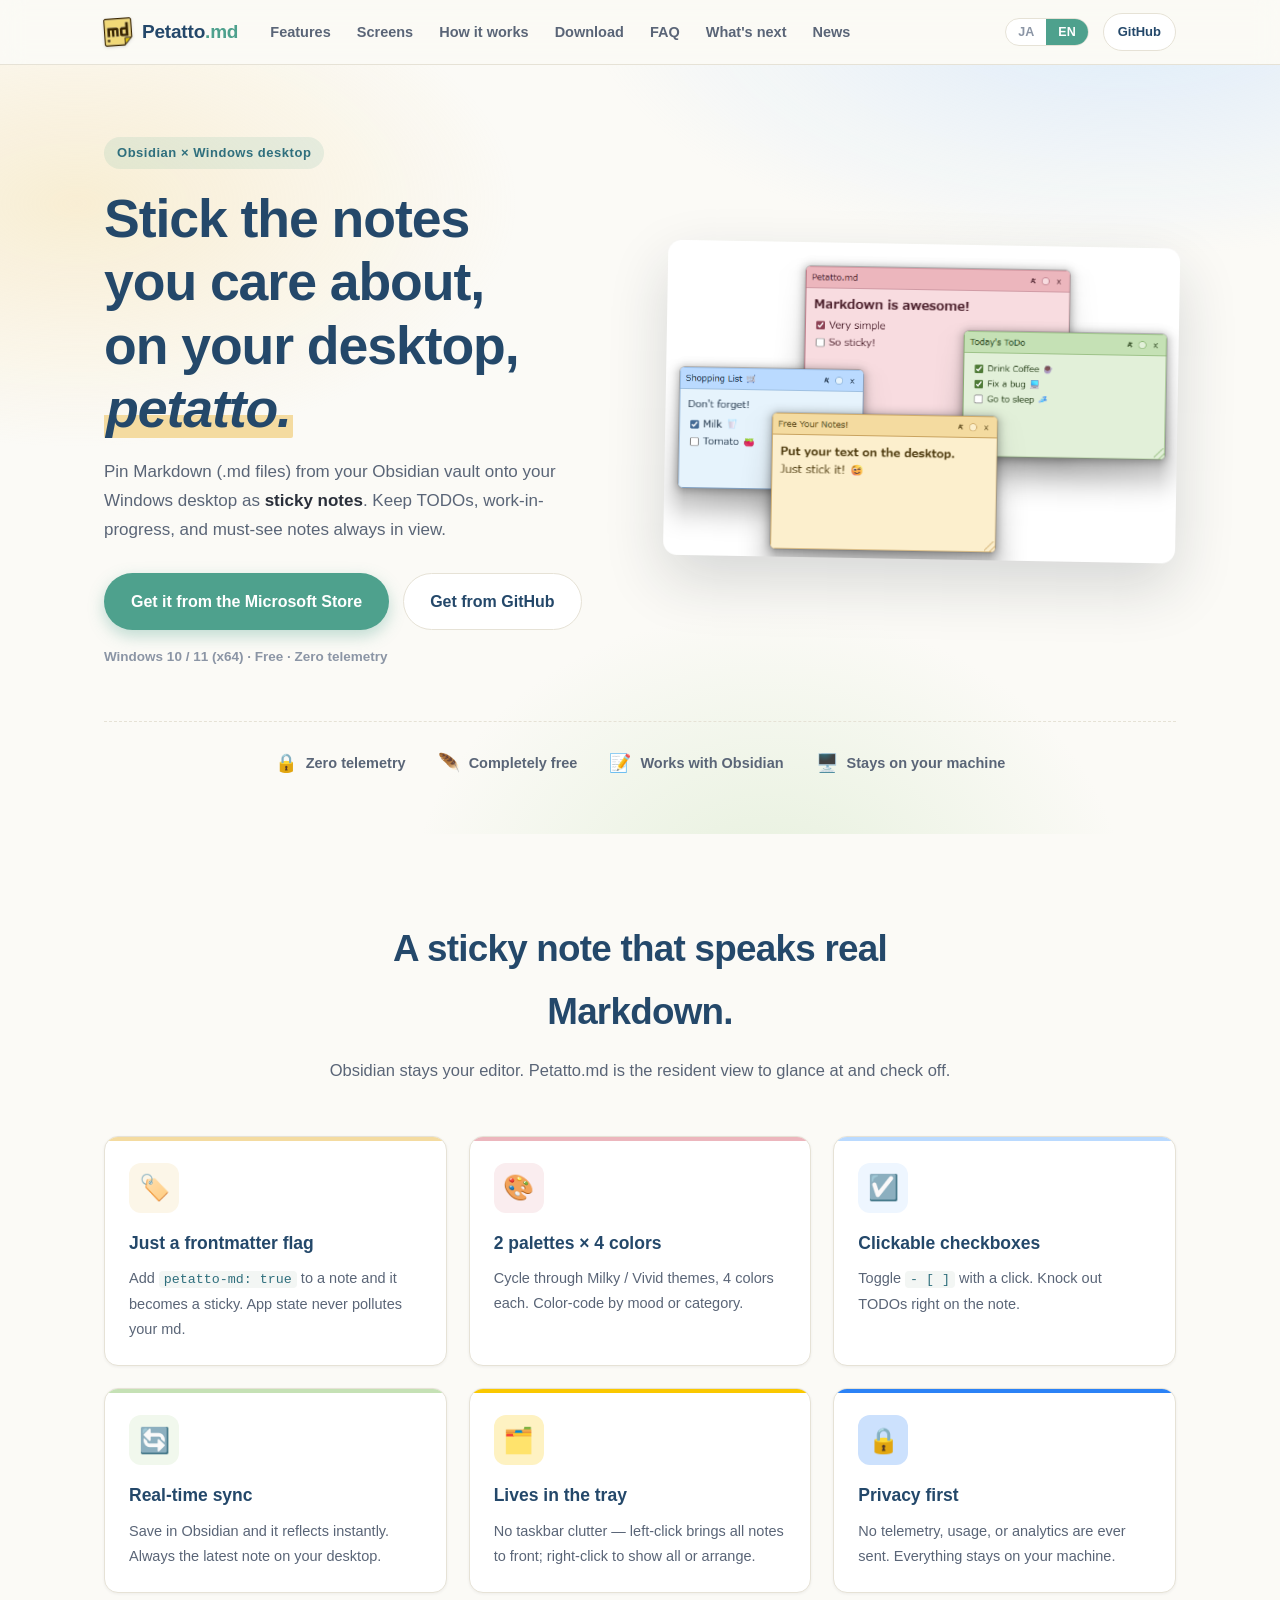
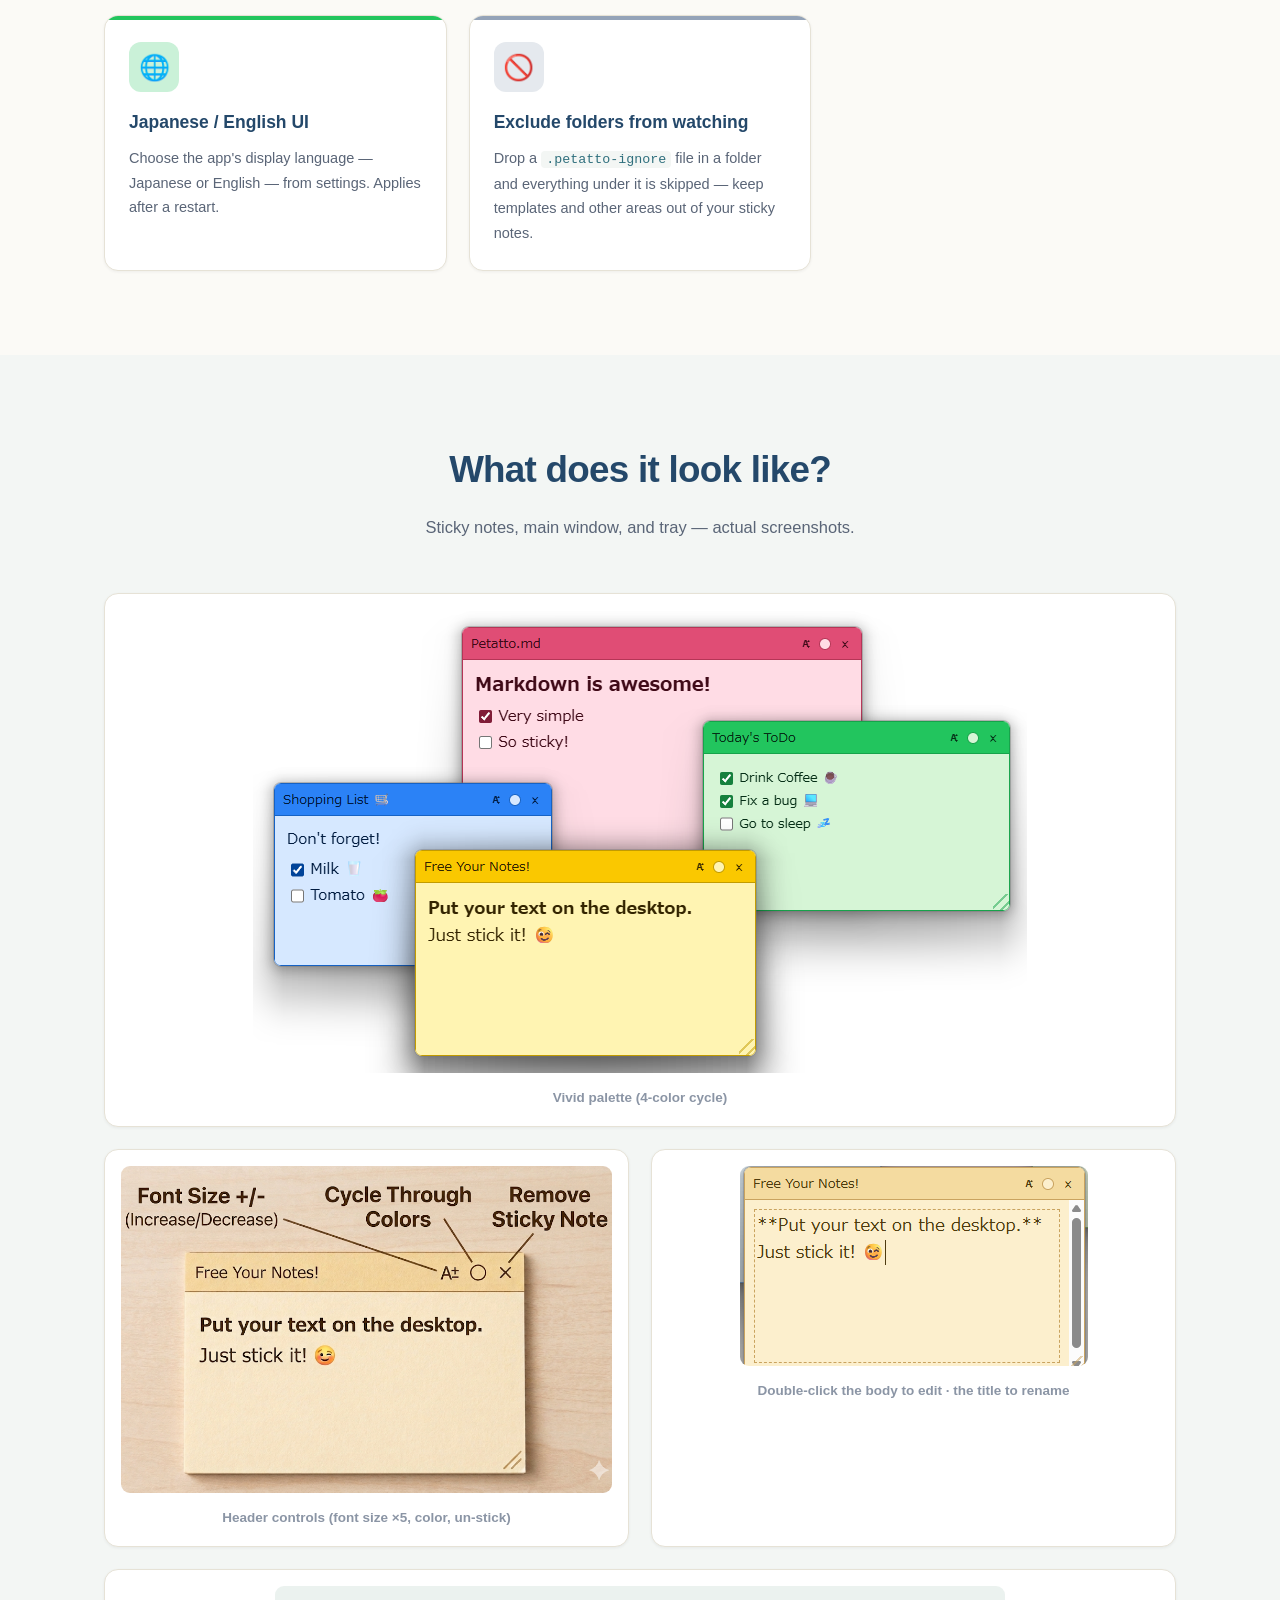
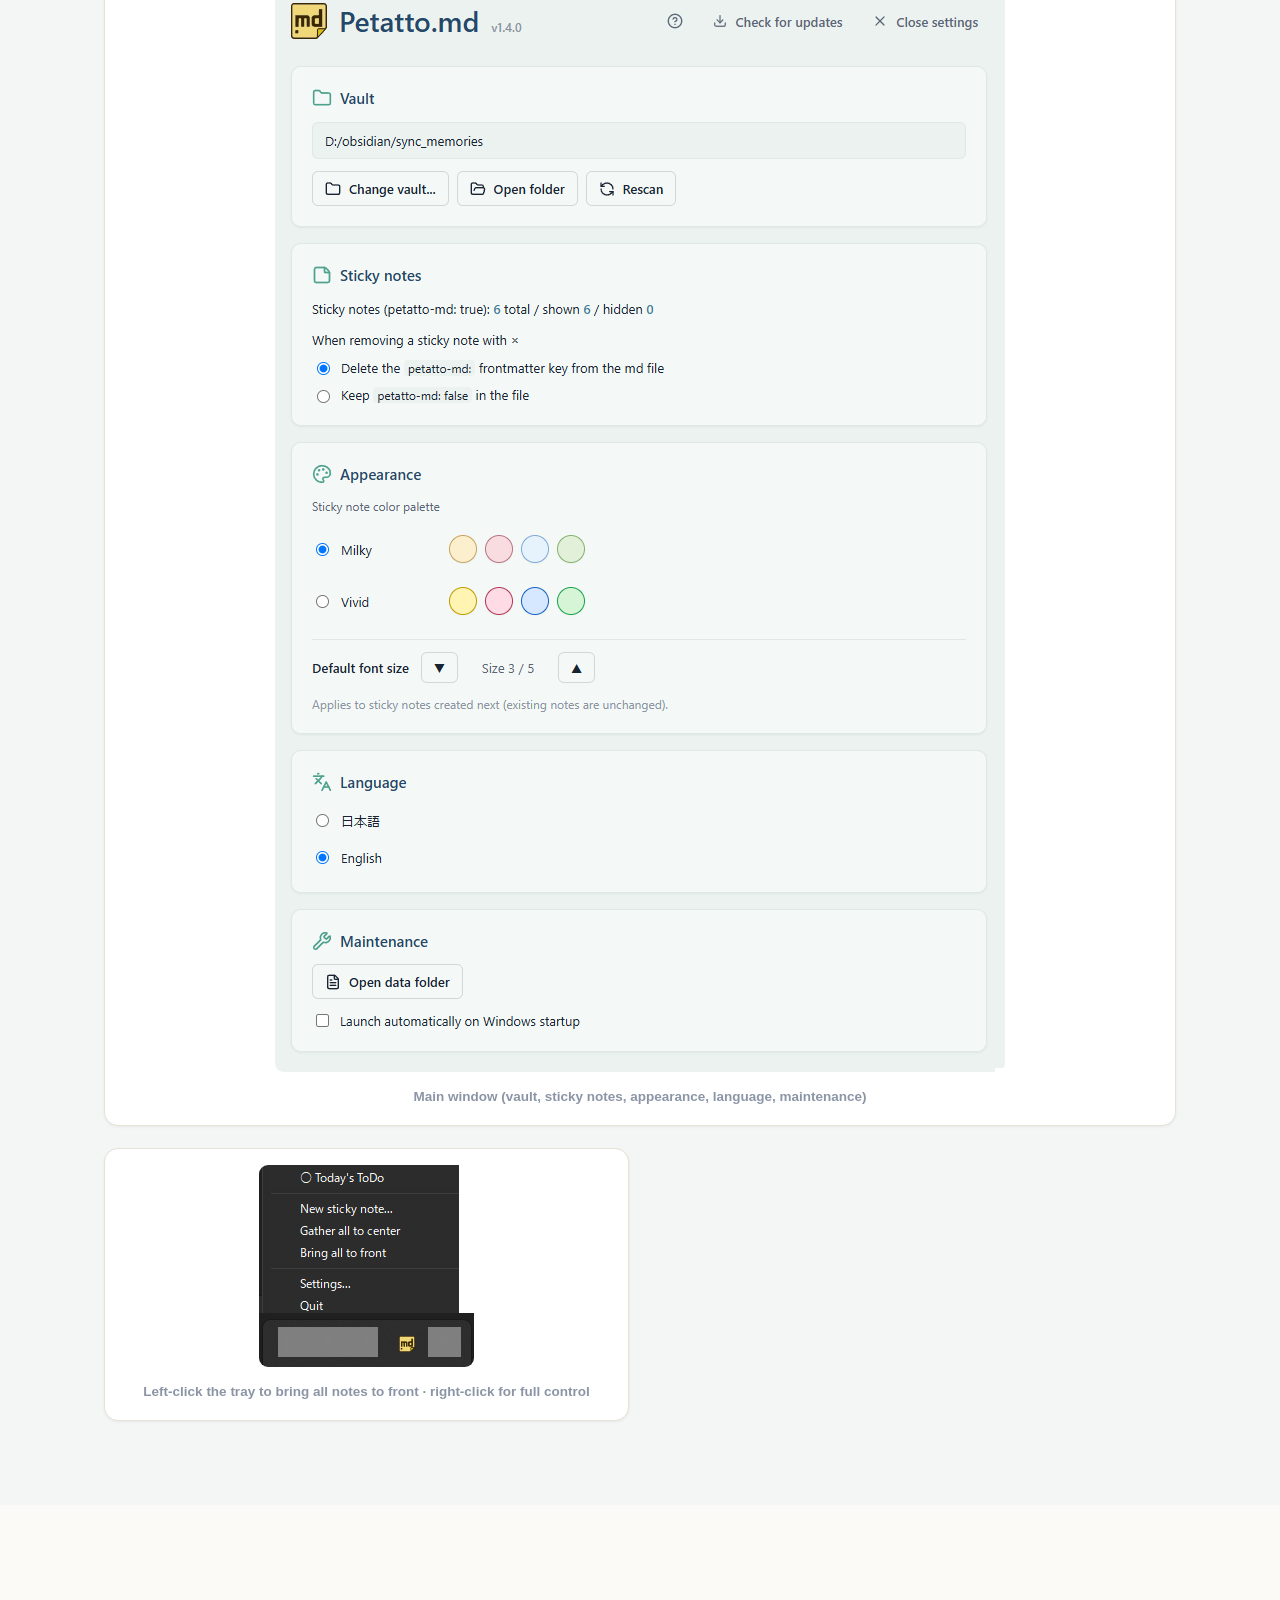
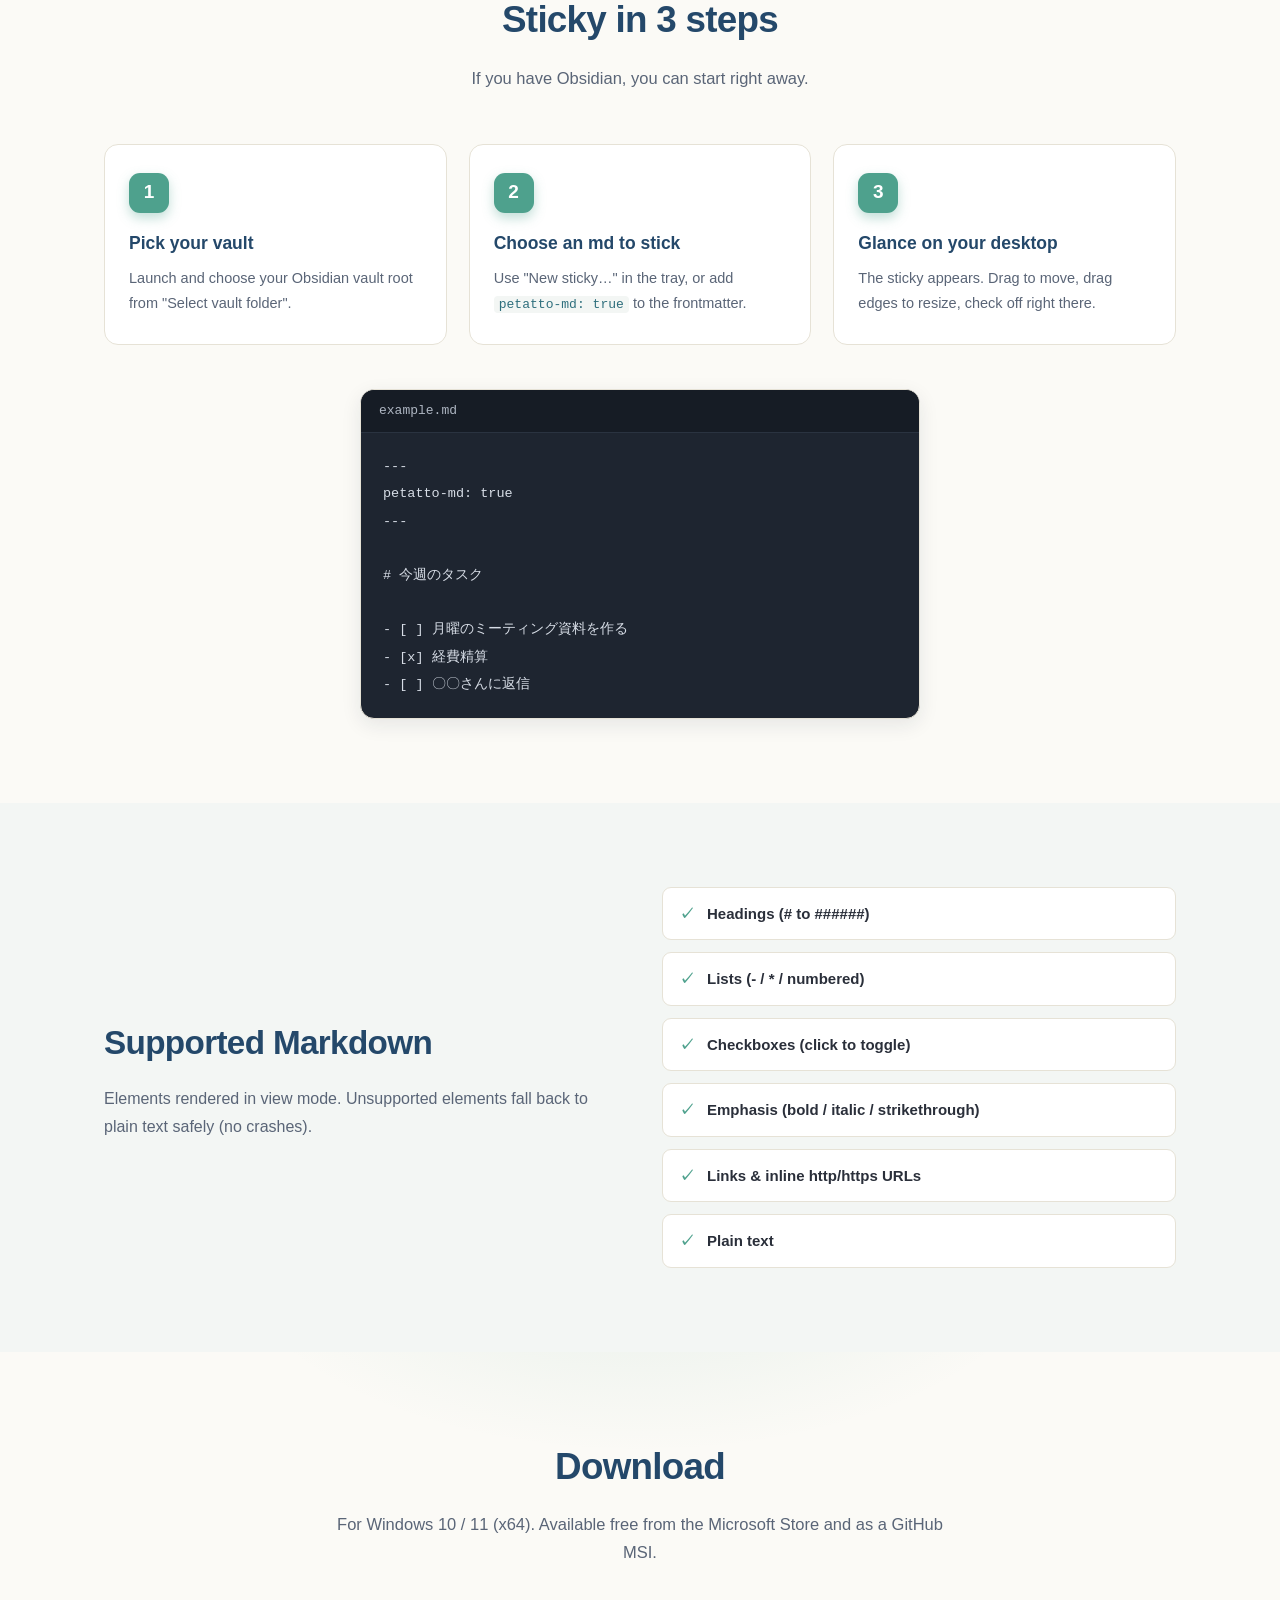
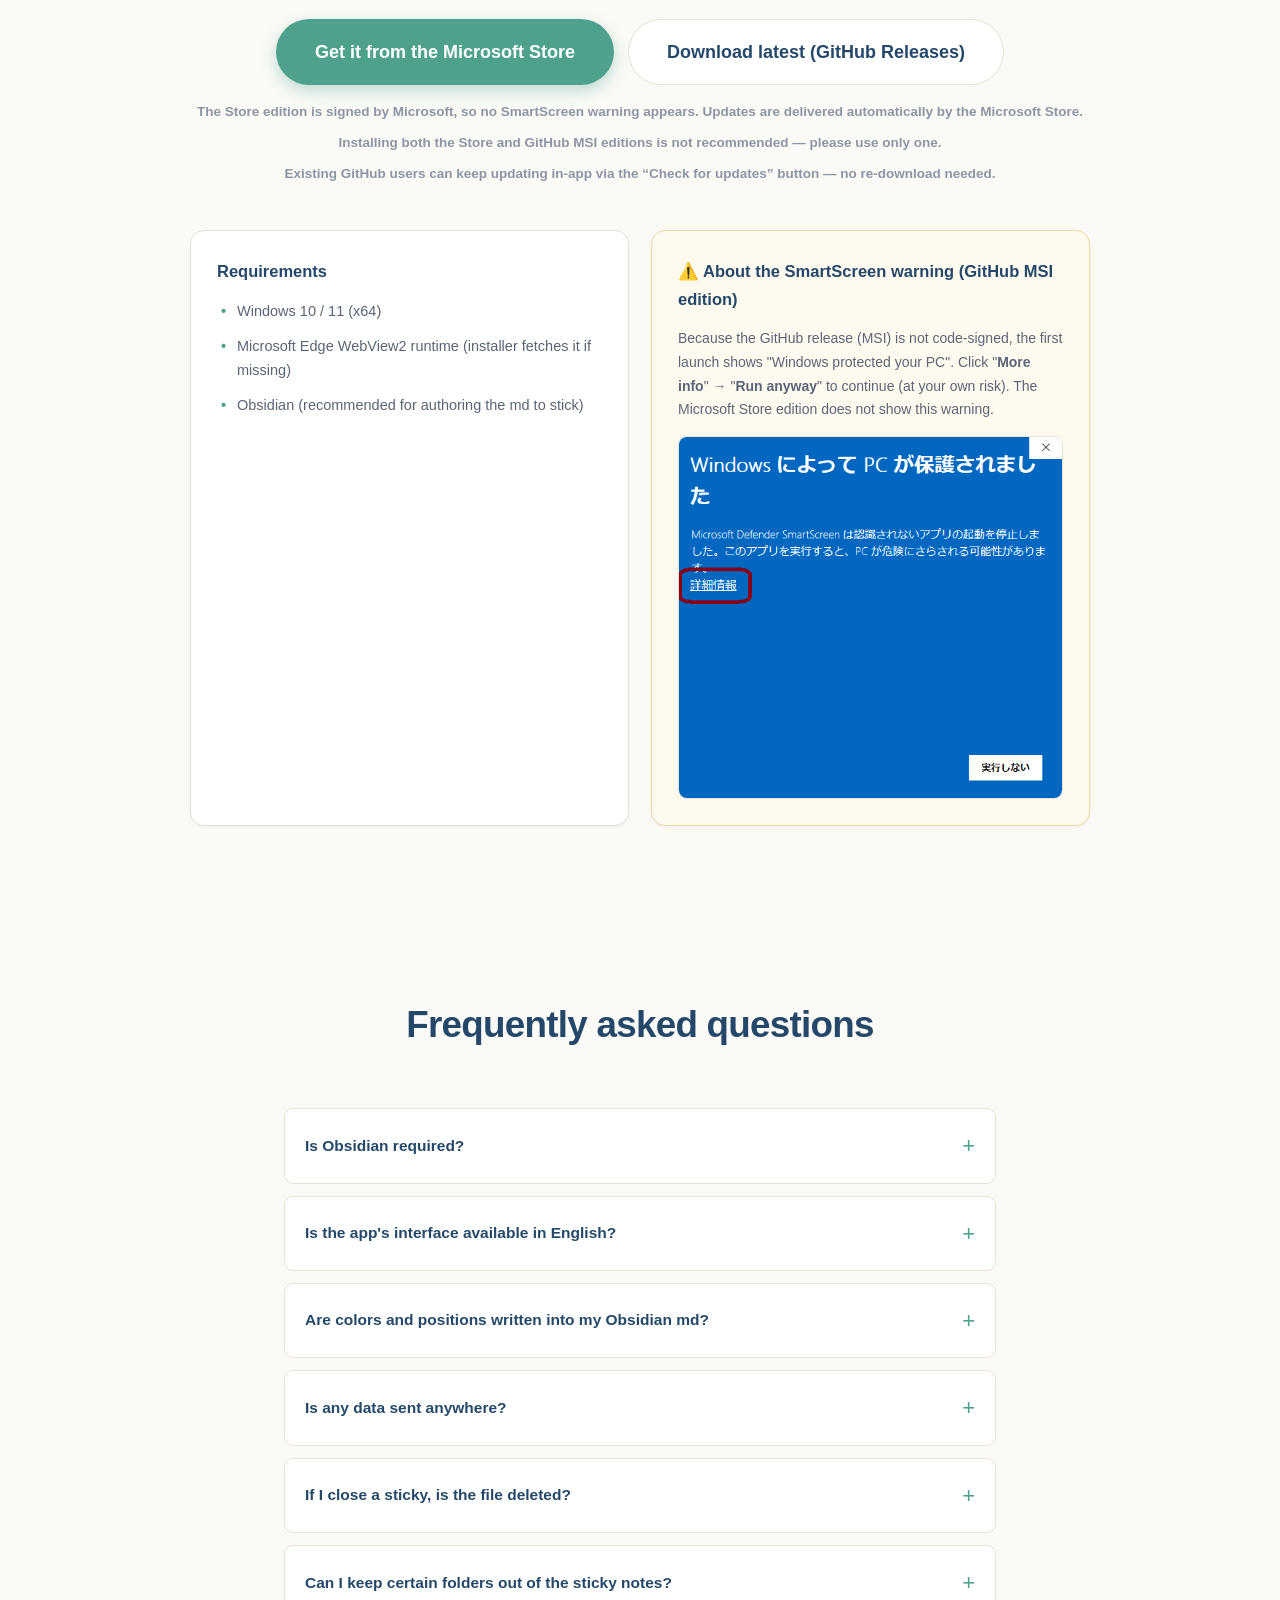
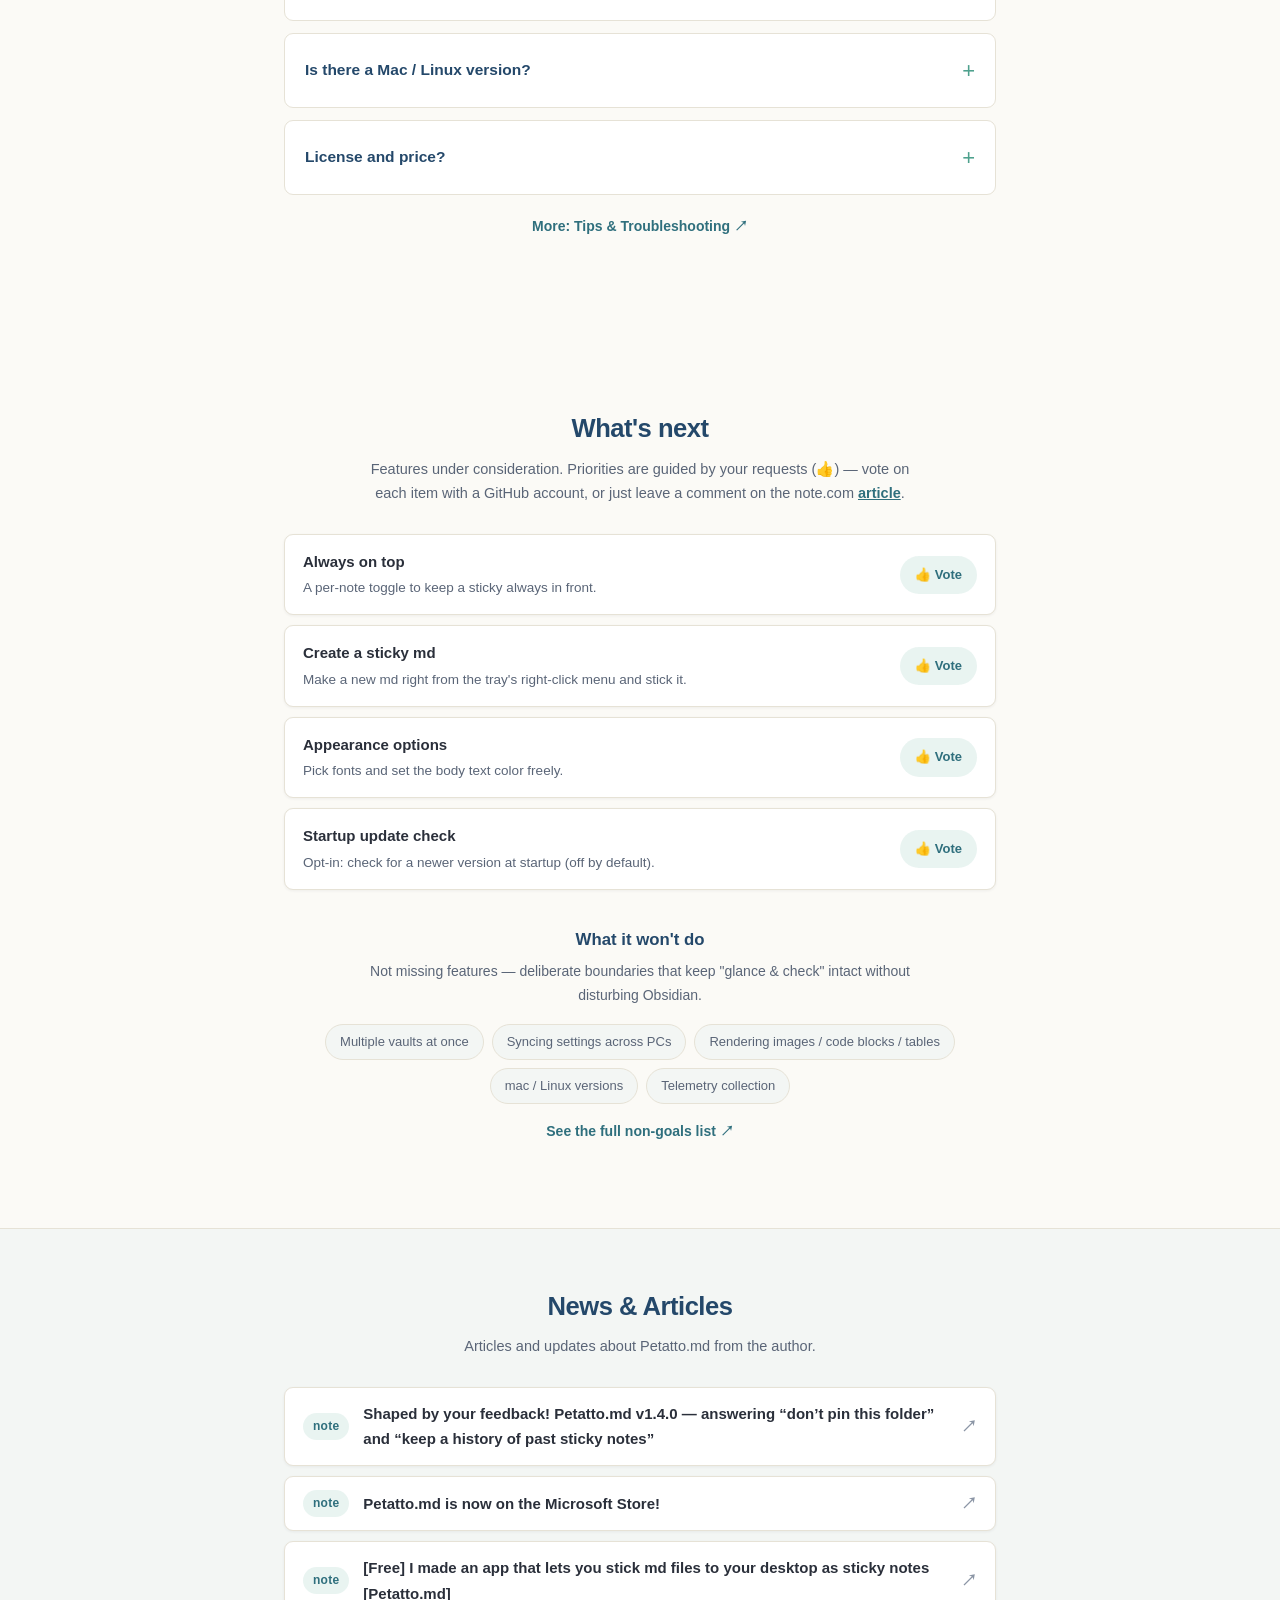
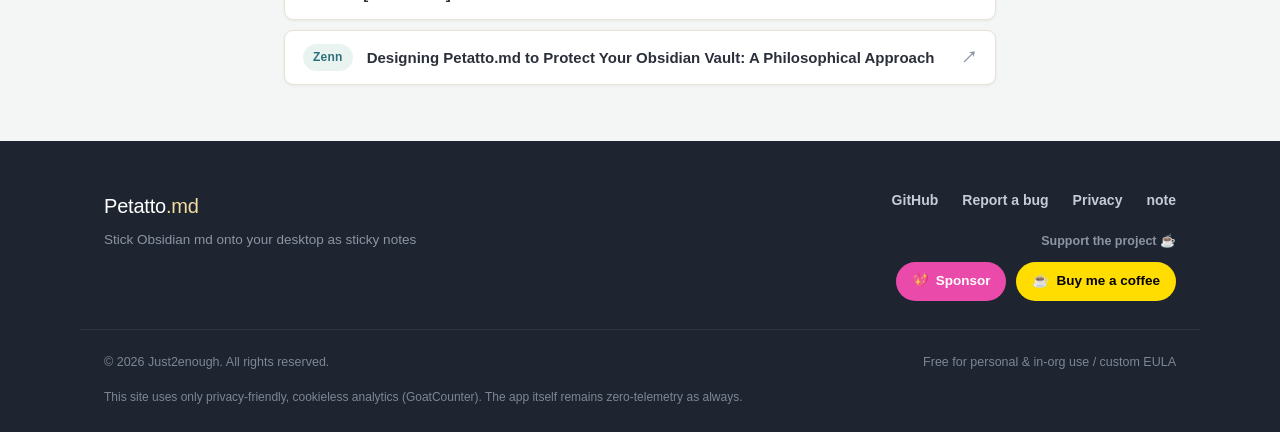
==== commit 1ab11db6: "feat: tips.html（詳細 Tips / トラブルシューティング）を新設 - クラウド同期 vault で反映が止まったときの「再走査」による回復手順 - .petatto-ignore の" ====
--- a/index.html
+++ b/index.html
@@ -334,6 +334,8 @@
             <p data-i18n="faq.a6">個人・組織内のいずれの利用でも無料です。再配布・改変・リバースエンジニアリングは禁止されています（独自 EULA）。</p>
           </details>
         </div>
+
+        <a class="nongoals-more" href="tips.html" style="margin-top:20px;" data-i18n="faq.more">もっと詳しく: Tips・こまったとき ↗</a>
       </div>
     </section>
 
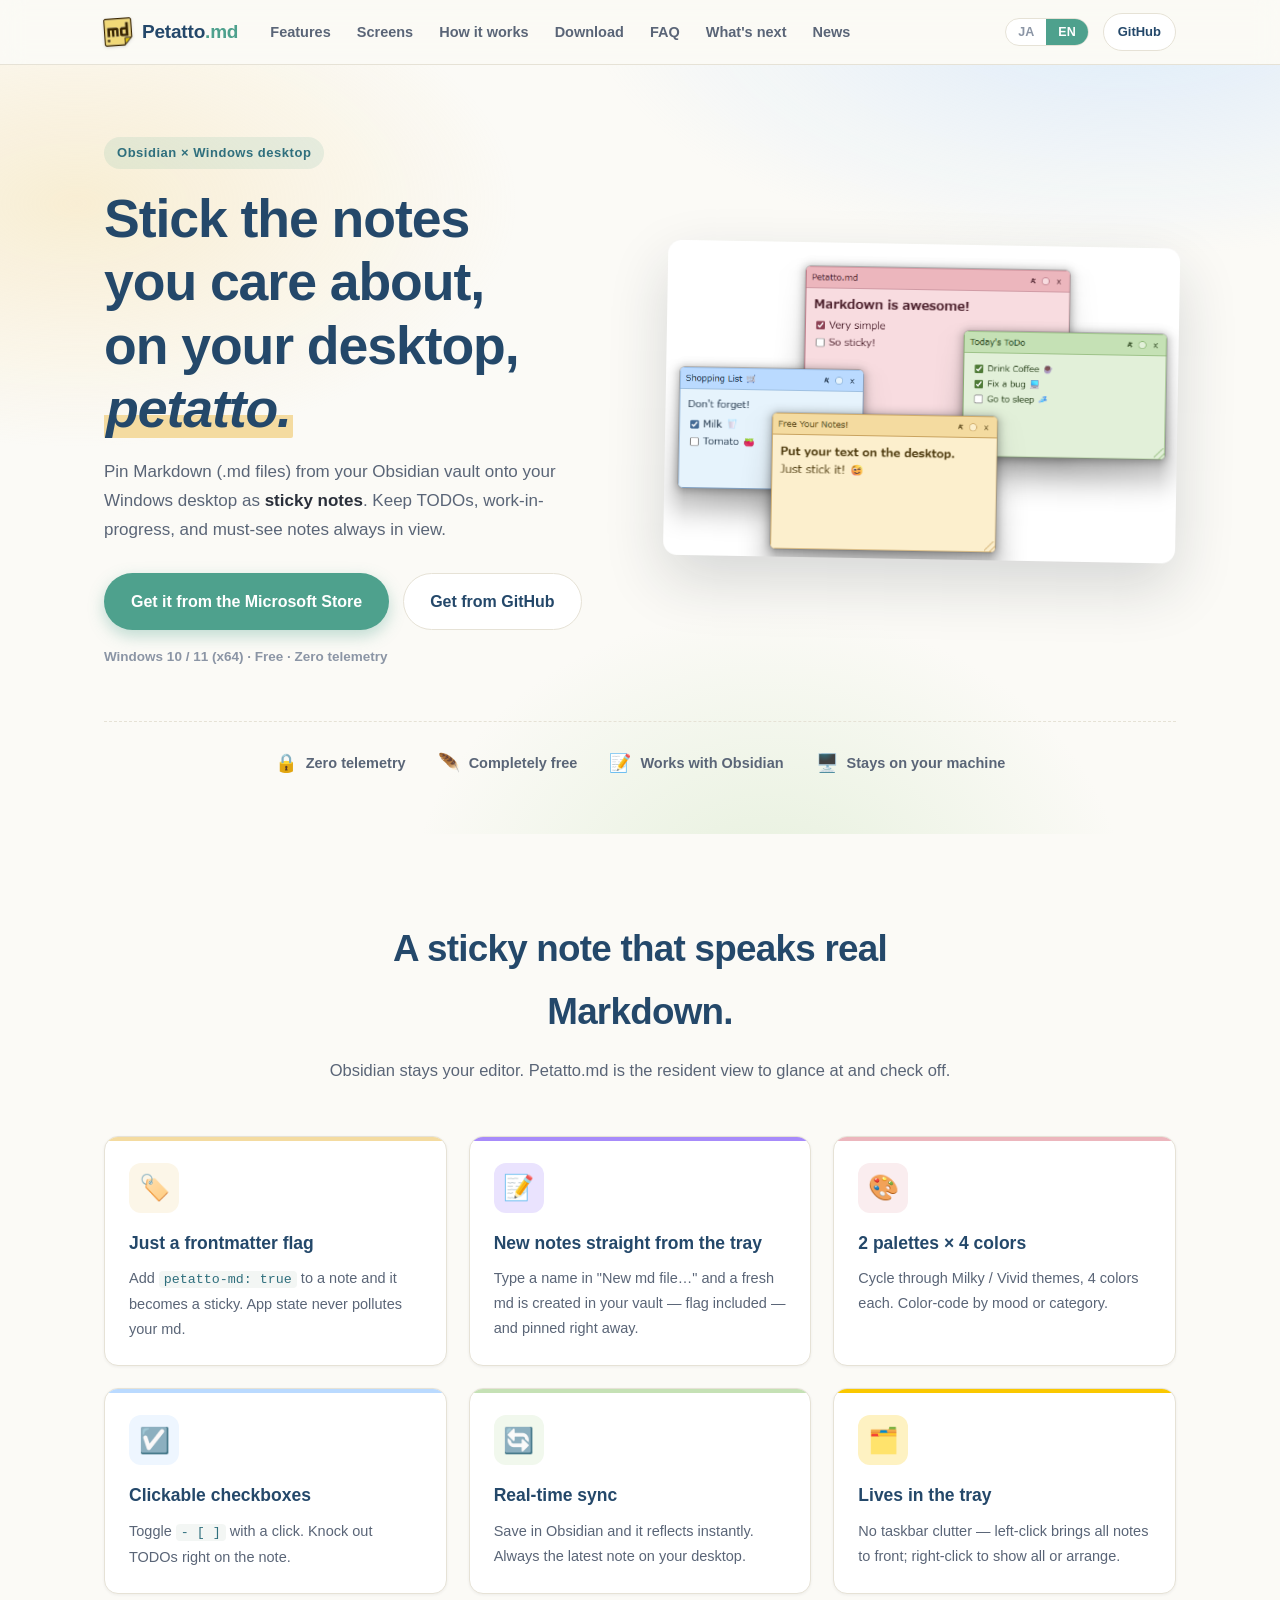
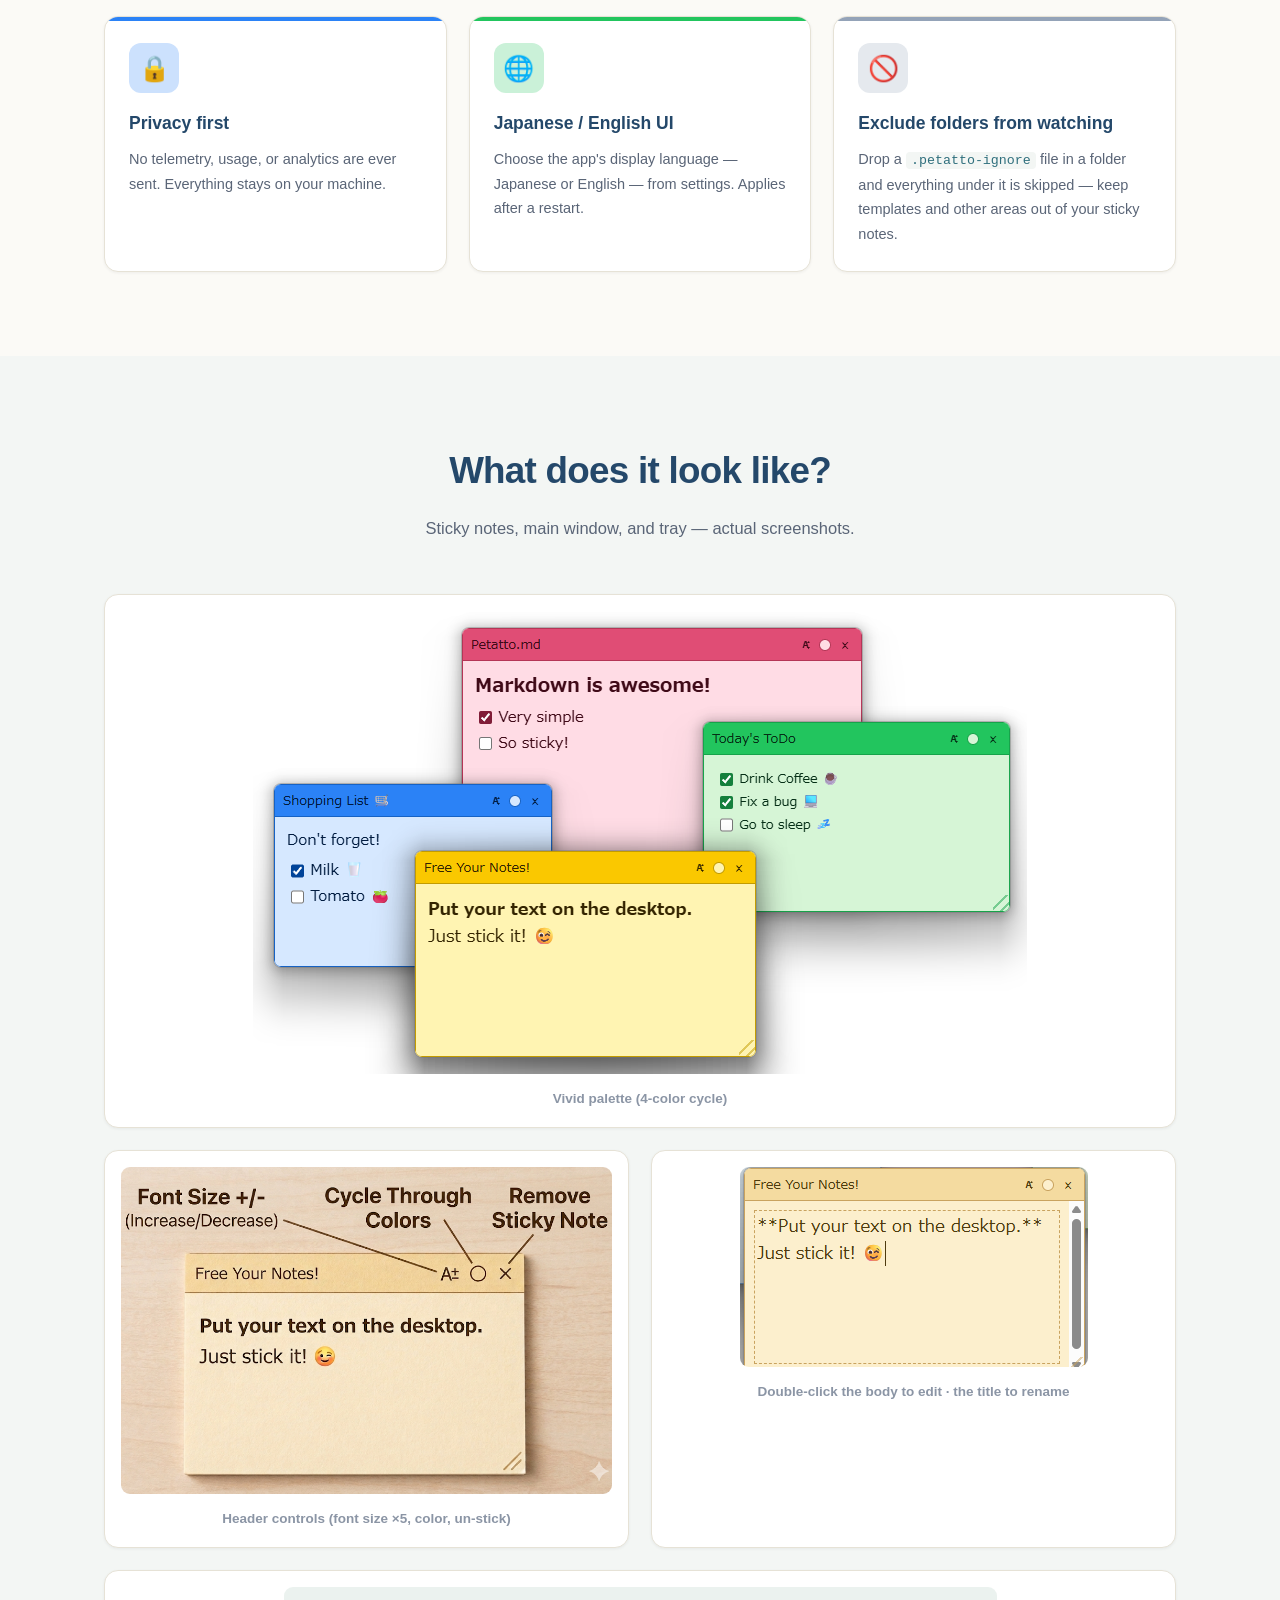
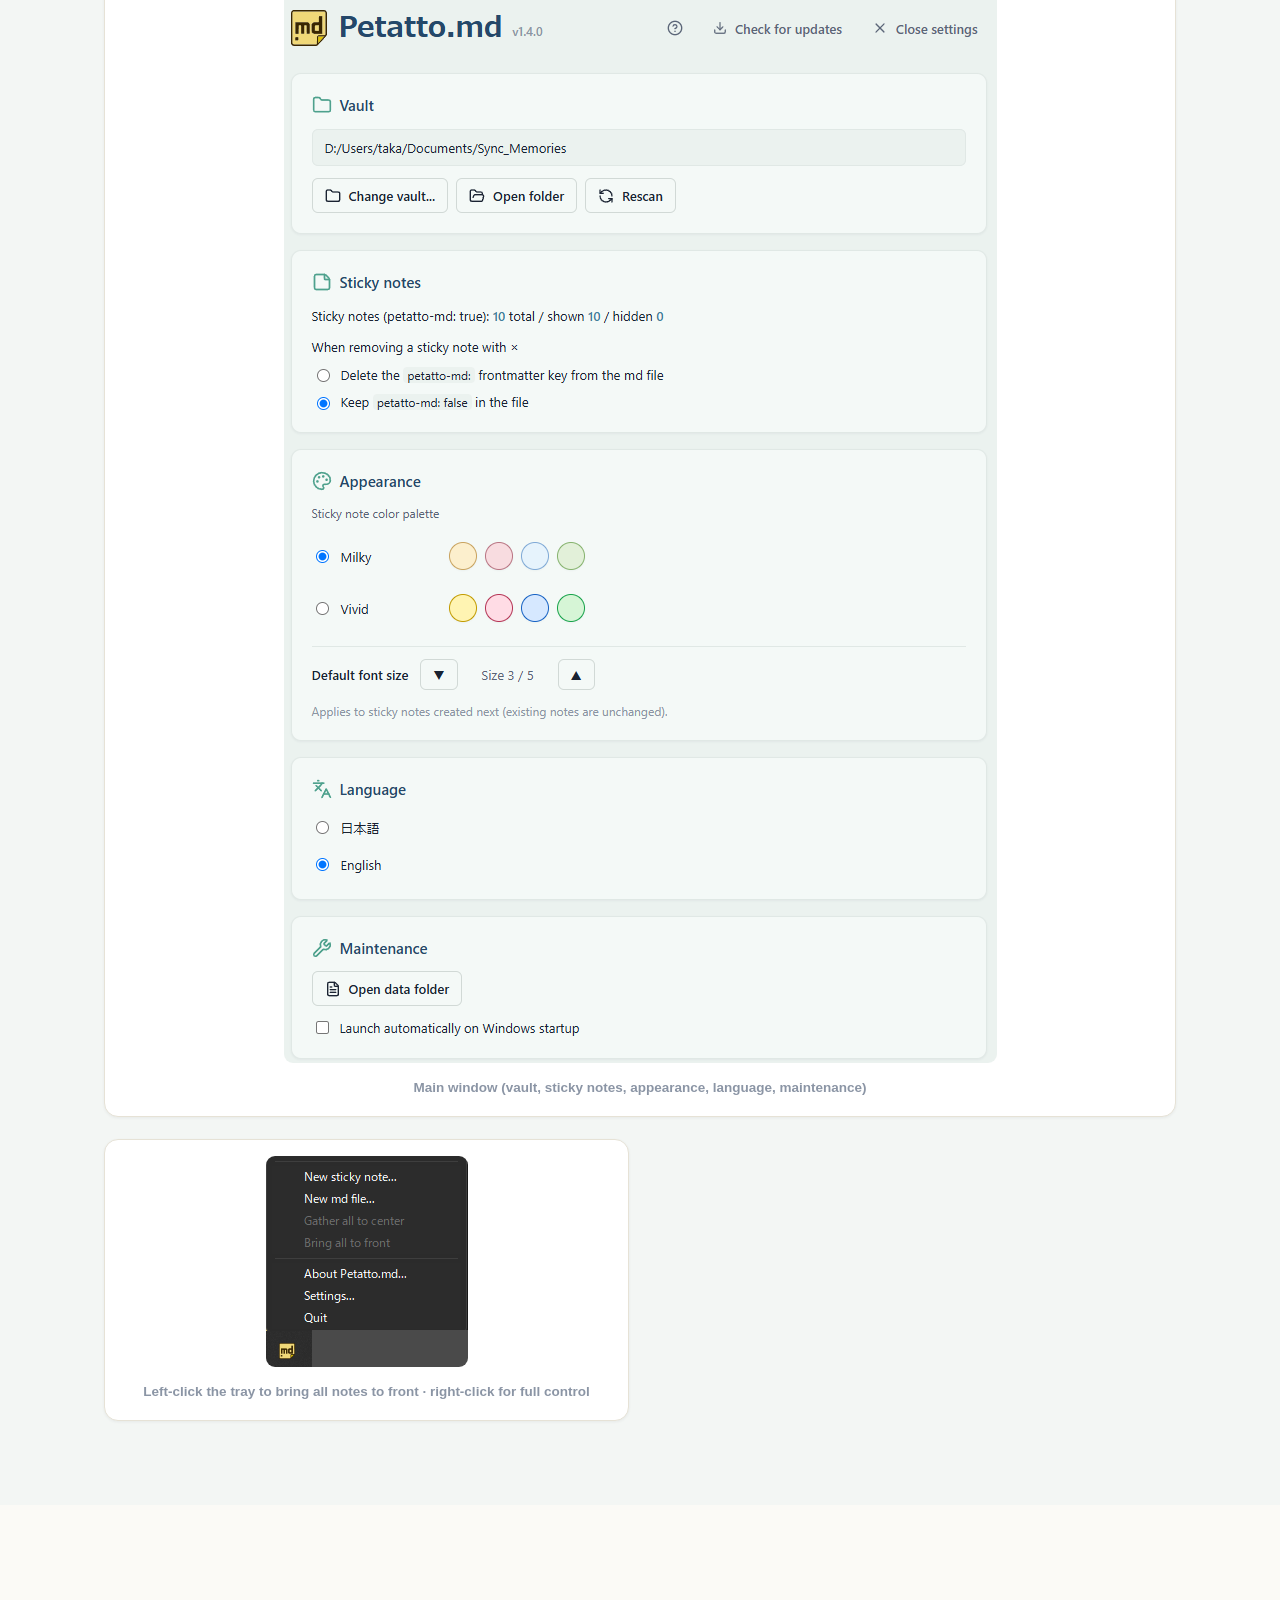
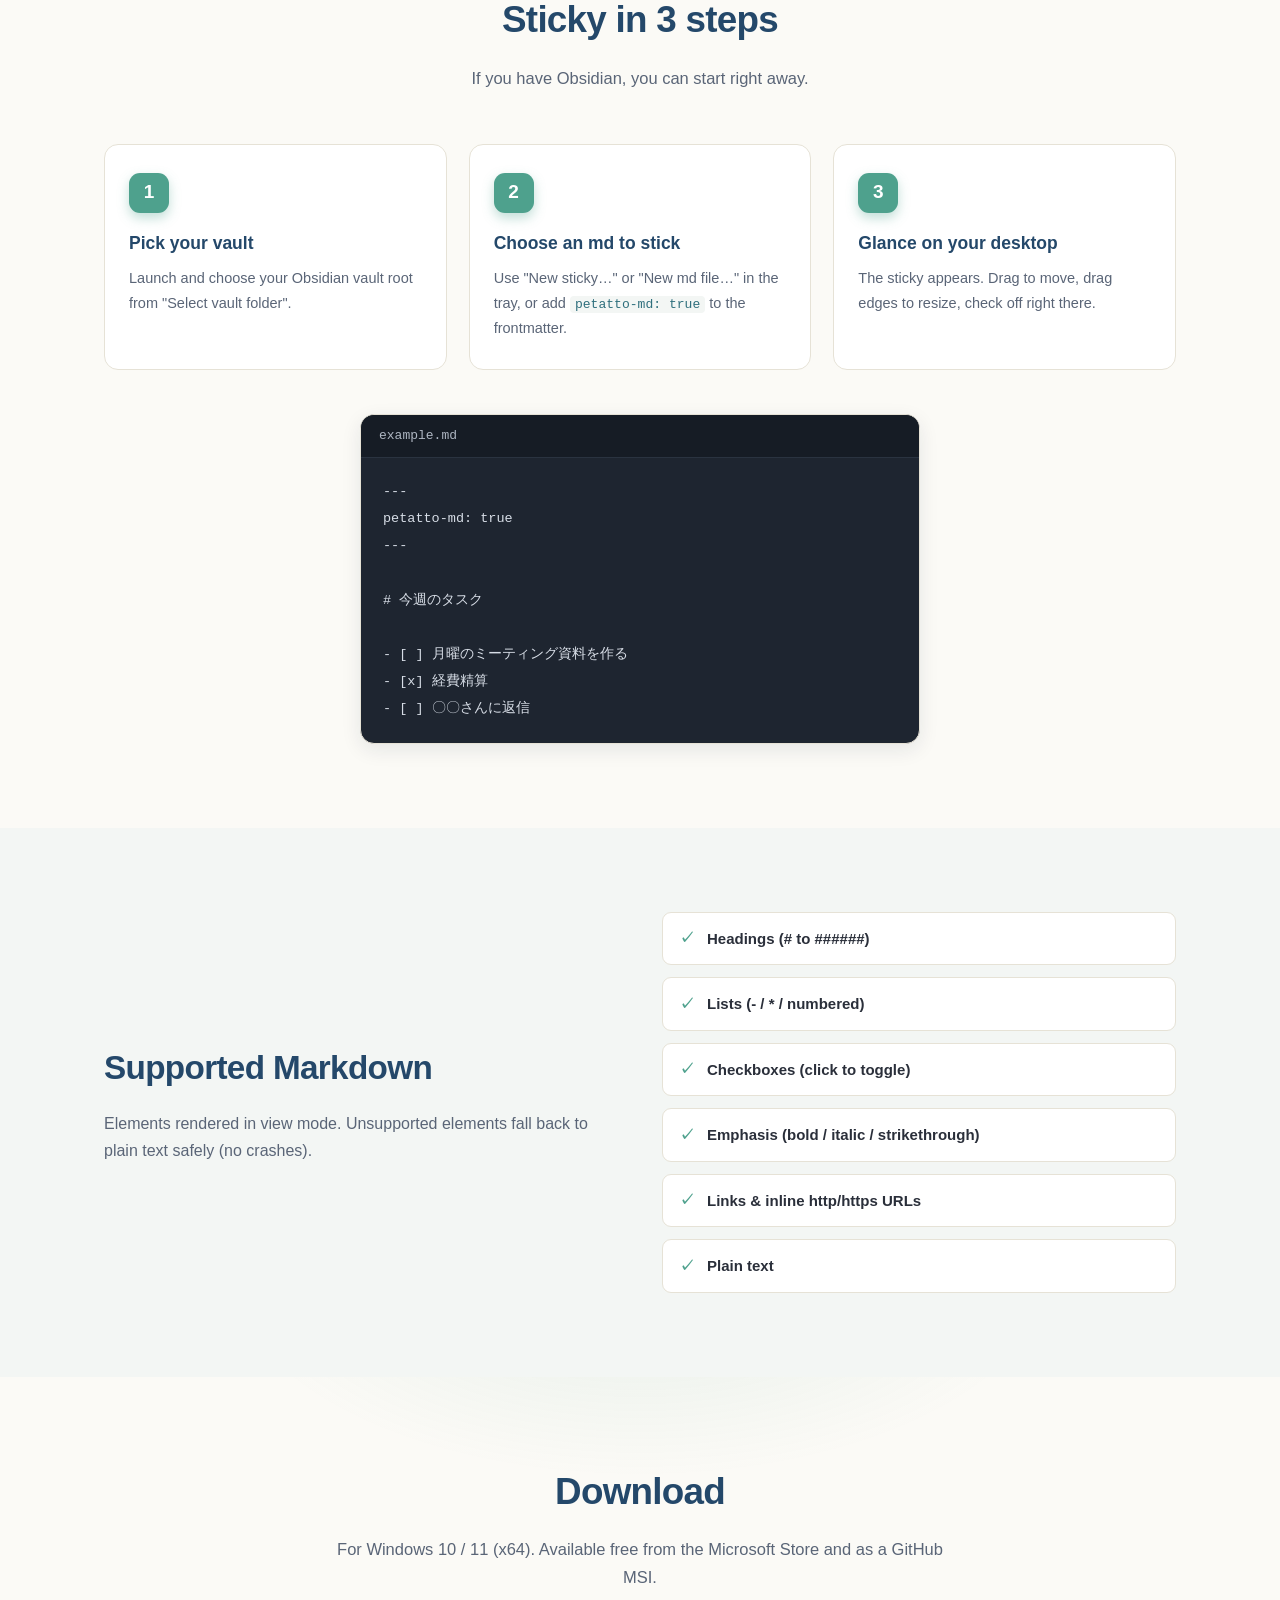
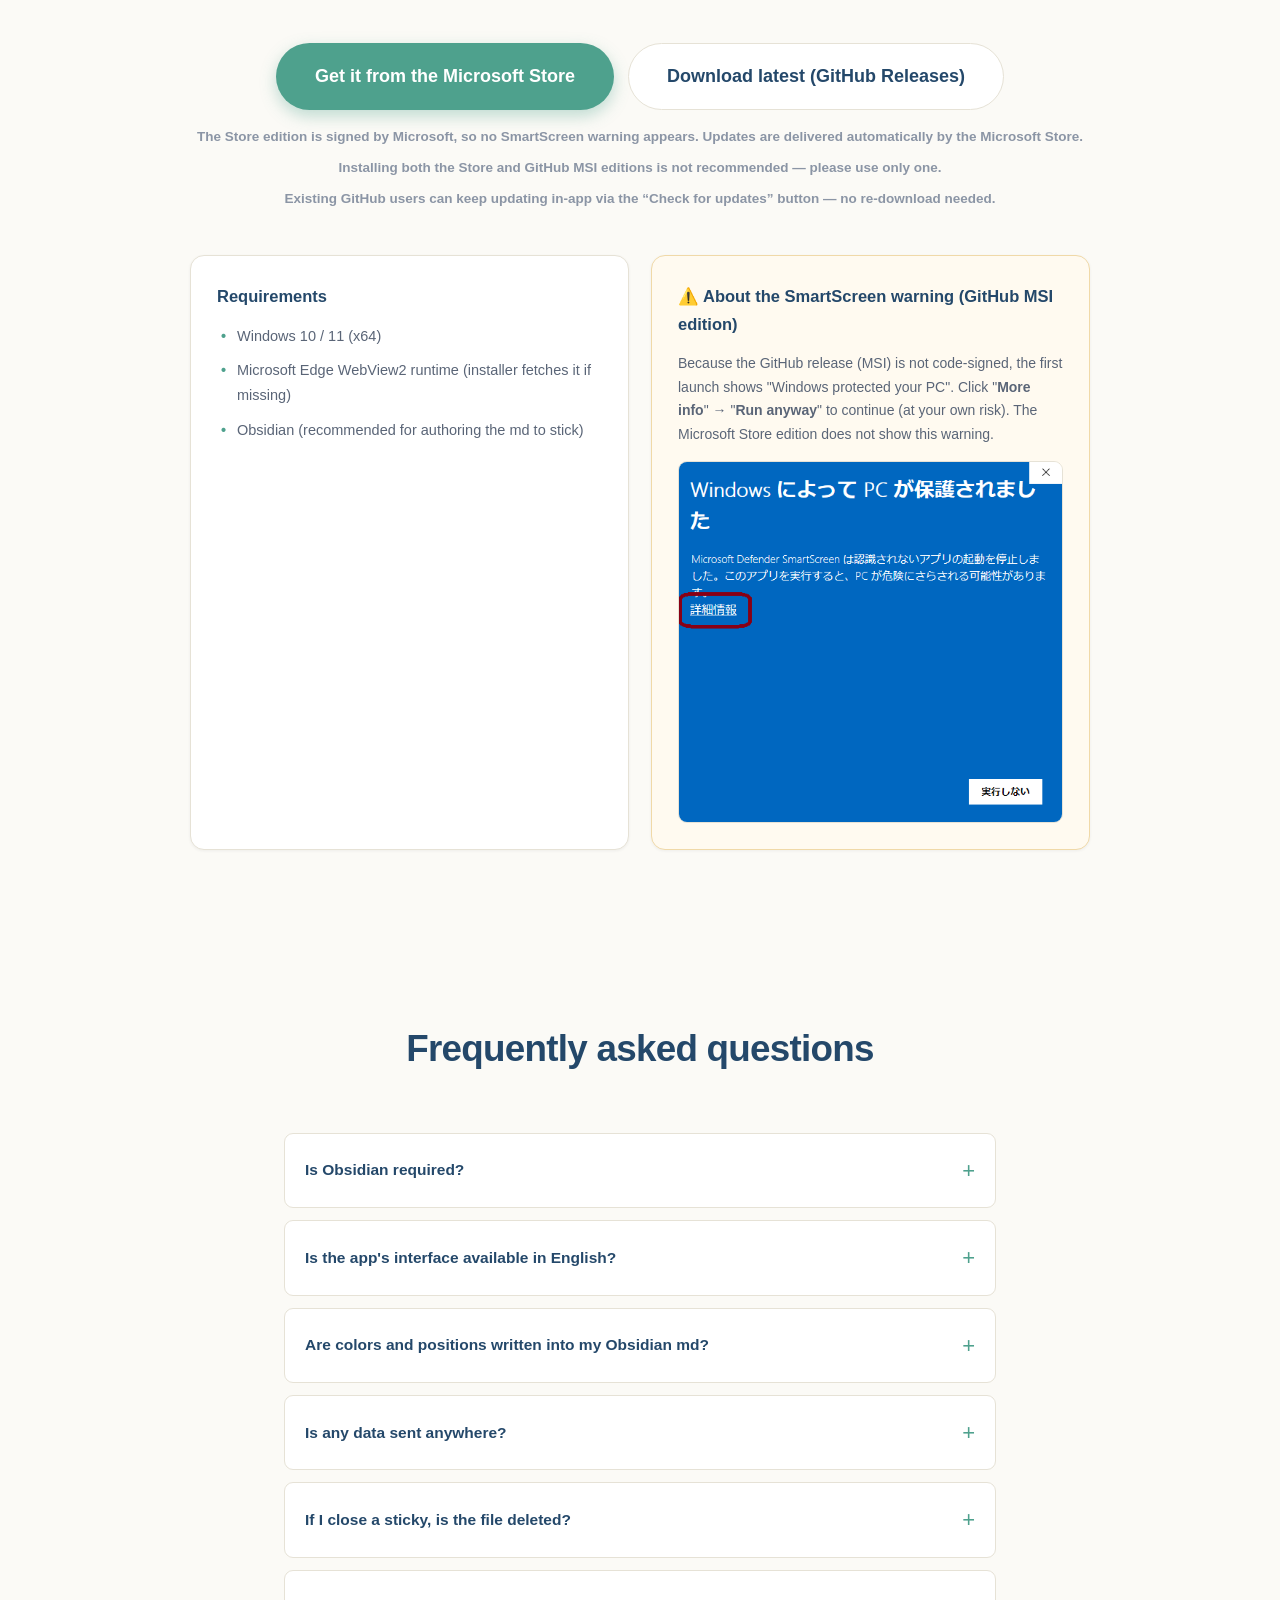
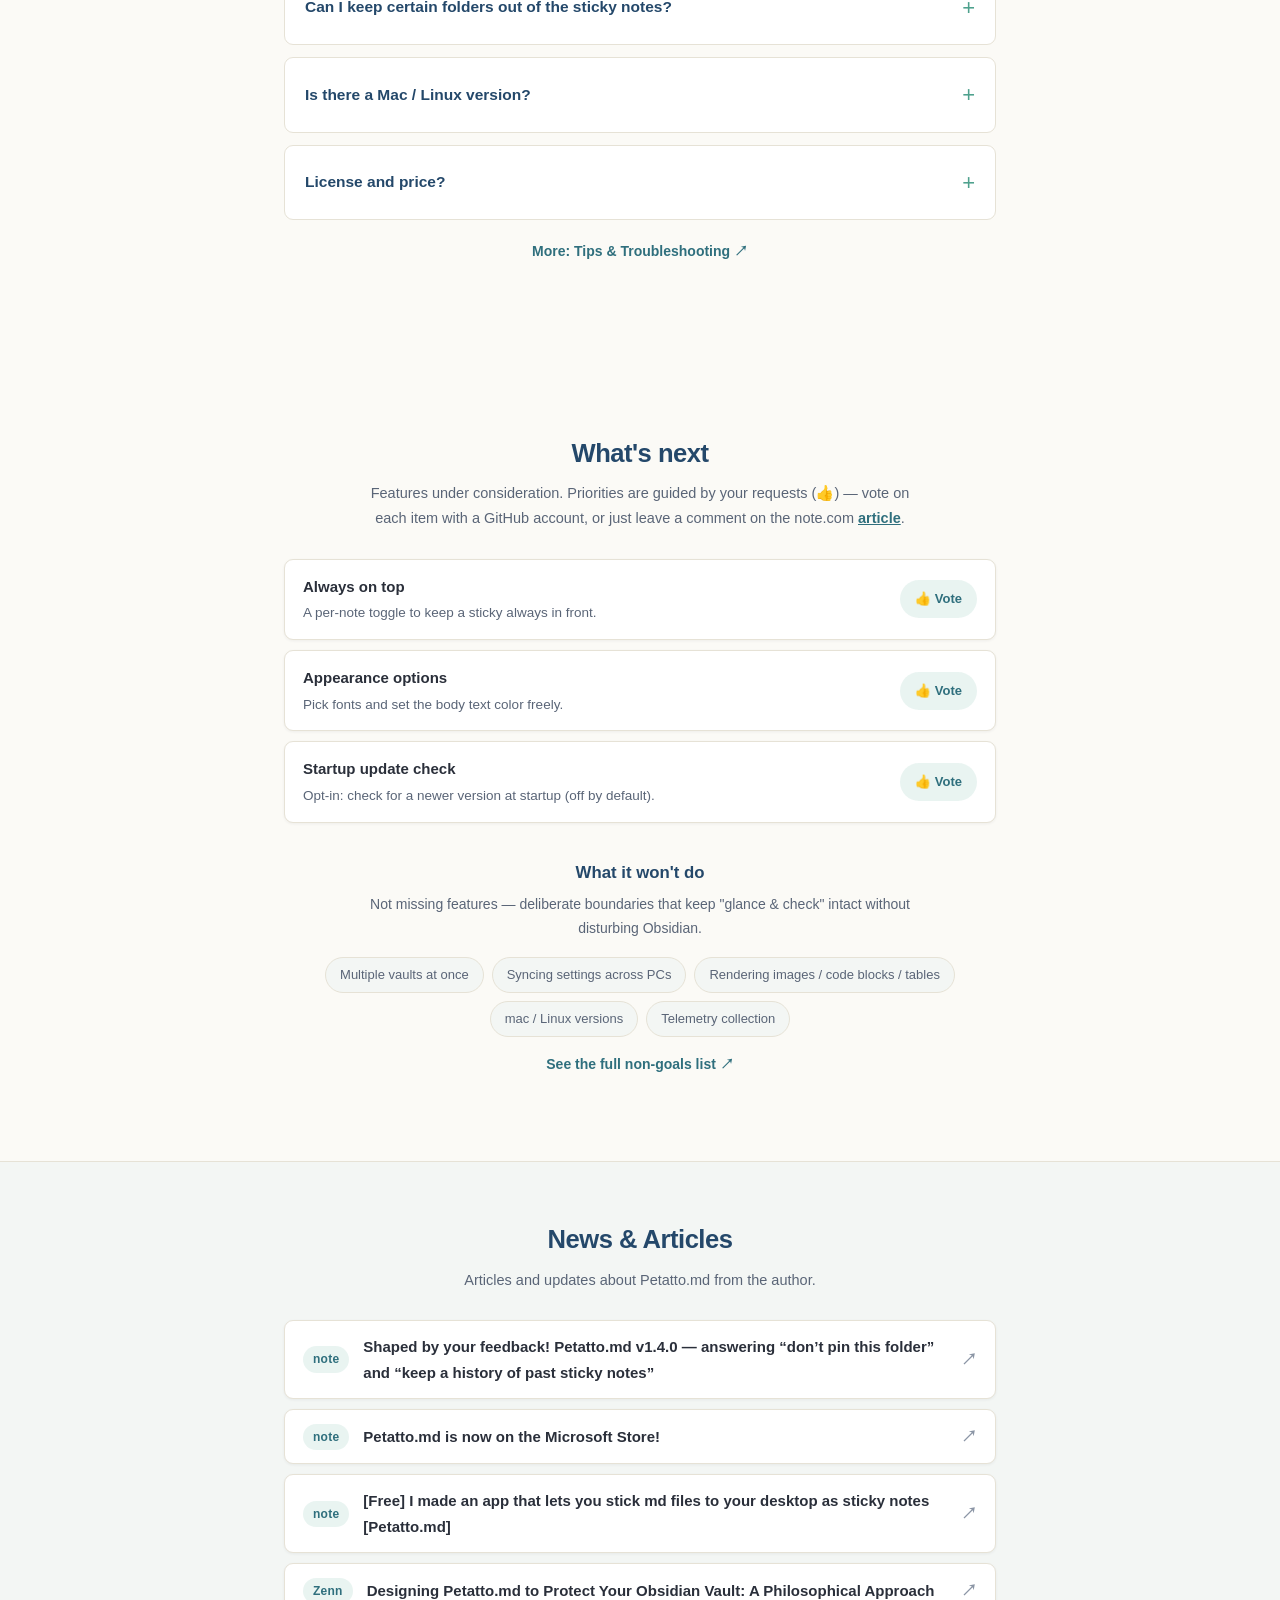
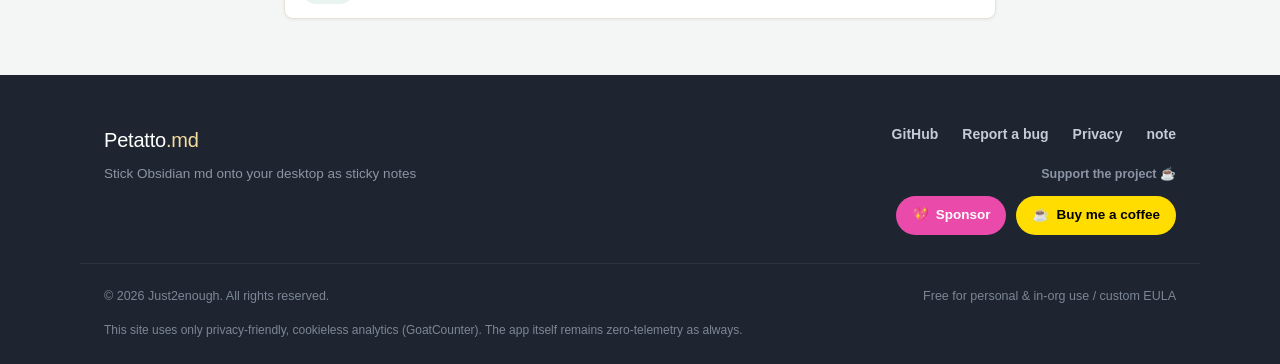
==== commit 24a6dbc8: "feat: v1.5.0「新規md作成」のサイト同期（features カード追加・roadmap 降ろし・スクショ更新） - #features に「新しいメモもトレイから」カードを追加（ja/en" ====
--- a/index.html
+++ b/index.html
@@ -118,6 +118,11 @@
             <div class="card-ic">🏷️</div>
             <h3 data-i18n="feat.flag.t">frontmatter フラグだけ</h3>
             <p data-i18n="feat.flag.d"><code>petatto-md: true</code> を md に書くだけで付箋化。アプリ状態は md を汚しません。</p>
+          </article>
+          <article class="card" style="--accent:#A78BFA">
+            <div class="card-ic">📝</div>
+            <h3 data-i18n="feat.newmd.t">新しいメモもトレイから</h3>
+            <p data-i18n="feat.newmd.d">トレイの「新規md作成…」でファイル名を入れるだけ。vault に <code>petatto-md: true</code> 付きの md が作られ、そのまま付箋になります。</p>
           </article>
           <article class="card" style="--accent:#ECB6BD">
             <div class="card-ic">🎨</div>
@@ -208,7 +213,7 @@
           <li class="step">
             <div class="step-n">2</div>
             <h3 data-i18n="how.s2.t">付箋にする md を選ぶ</h3>
-            <p data-i18n="how.s2.d">トレイの「新規付箋化…」で md を選ぶか、frontmatter に <code>petatto-md: true</code> を書きます。</p>
+            <p data-i18n="how.s2.d">トレイの「新規付箋化…」で md を選ぶか「新規md作成…」で新しく作るか、frontmatter に <code>petatto-md: true</code> を書きます。</p>
           </li>
           <li class="step">
             <div class="step-n">3</div>
@@ -303,7 +308,7 @@
         <div class="faq">
           <details>
             <summary data-i18n="faq.q1">Obsidian は必須ですか？</summary>
-            <p data-i18n="faq.a1">必須ではありませんが、付箋化対象の md を作成・編集するのに想定しています。frontmatter に <code>petatto-md: true</code> を持つ md であれば、どのエディタで作っても構いません。</p>
+            <p data-i18n="faq.a1">必須ではありませんが、付箋化対象の md を作成・編集するのに想定しています。frontmatter に <code>petatto-md: true</code> を持つ md であれば、どのエディタで作っても構いません。v1.5.0 以降は、トレイの「新規md作成…」で Petatto.md からも新しい md を作成できます。</p>
           </details>
           <details>
             <summary data-i18n="faq.qlang">アプリの表示も英語に対応していますか？</summary>
@@ -355,14 +360,6 @@
           </li>
           <li class="roadmap-item">
             <div class="roadmap-info">
-              <span class="roadmap-ttl" data-i18n="roadmap.newmd.t">新規 md をすぐ付箋化</span>
-              <span class="roadmap-desc" data-i18n="roadmap.newmd.d">トレイの右クリックから新しい md を作って、そのまま付箋に。</span>
-            </div>
-            <a class="roadmap-vote" href="https://github.com/Just2enough/petatto-md-releases/issues/2"
-              target="_blank" rel="noopener" data-i18n="roadmap.vote">👍 で投票</a>
-          </li>
-          <li class="roadmap-item">
-            <div class="roadmap-info">
               <span class="roadmap-ttl" data-i18n="roadmap.appearance.t">外観の自由度</span>
               <span class="roadmap-desc" data-i18n="roadmap.appearance.d">フォントの選択と、本文の文字色を自由に。</span>
             </div>
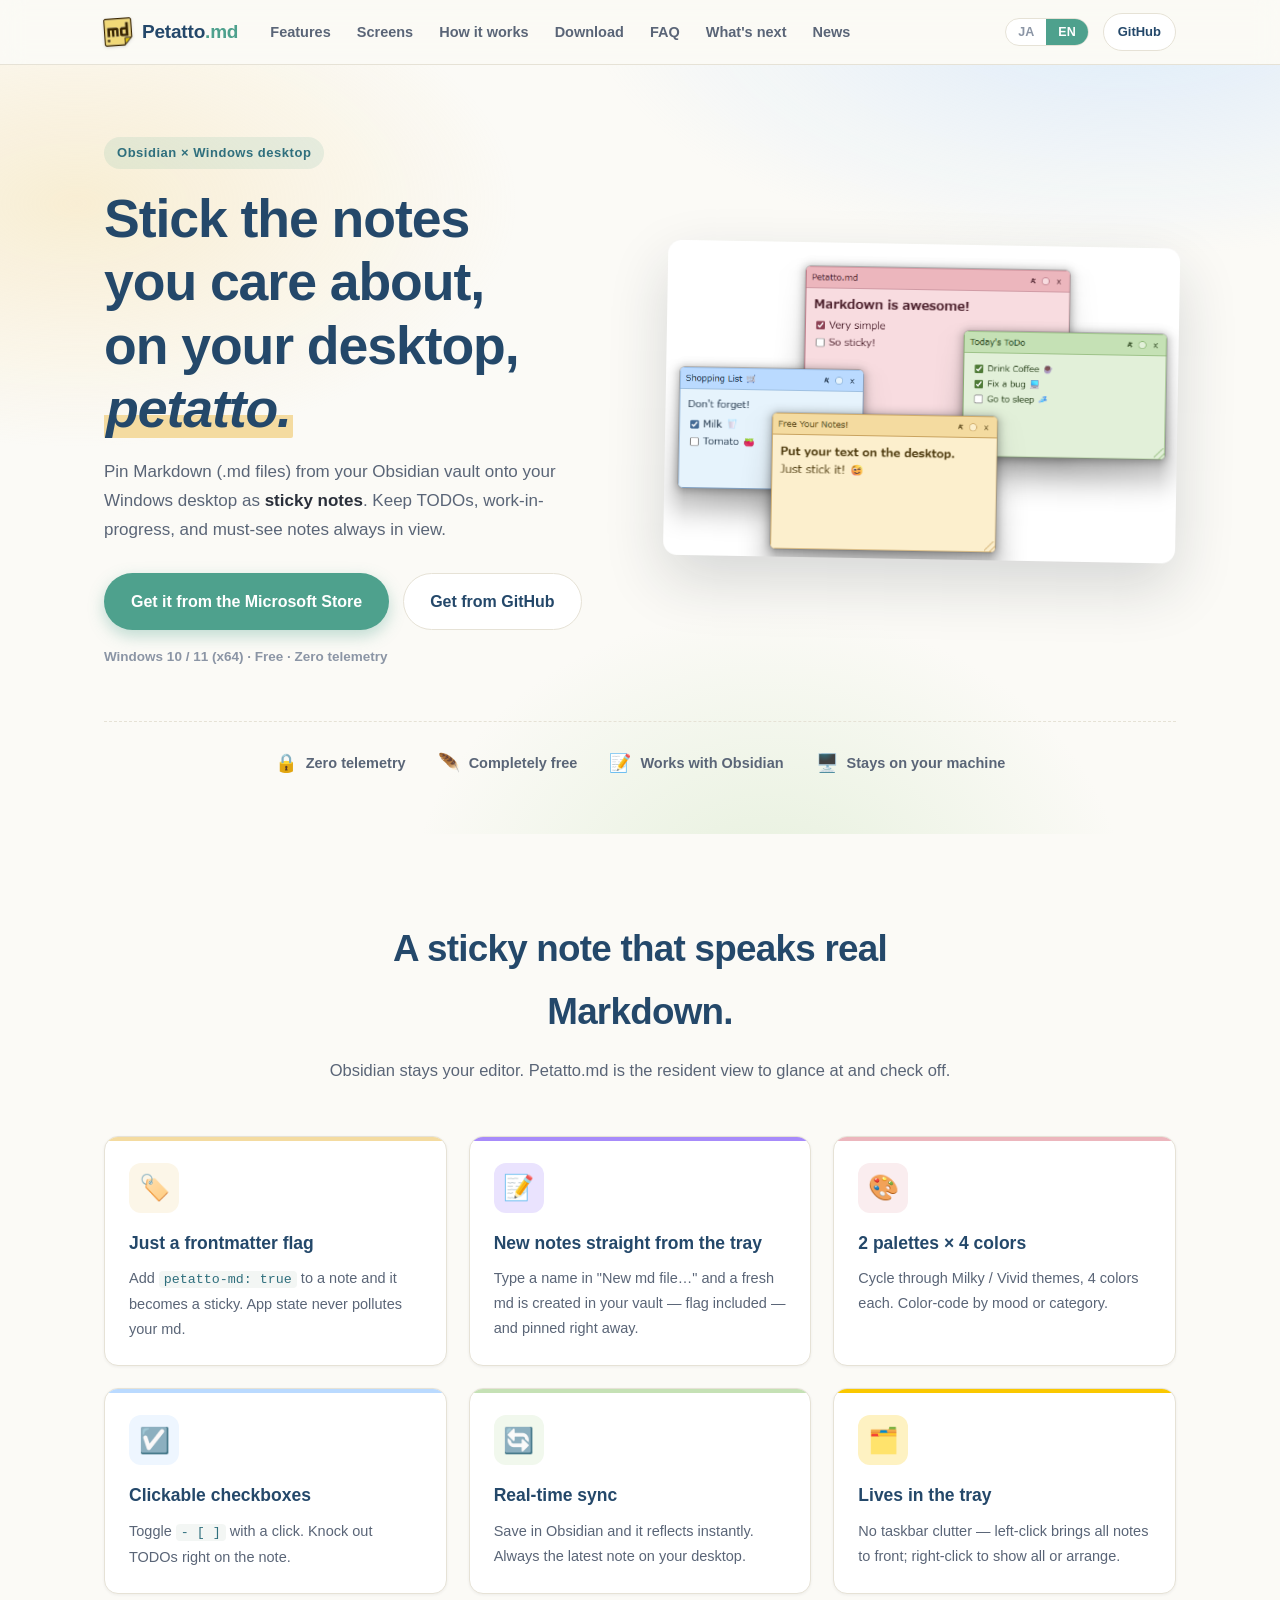
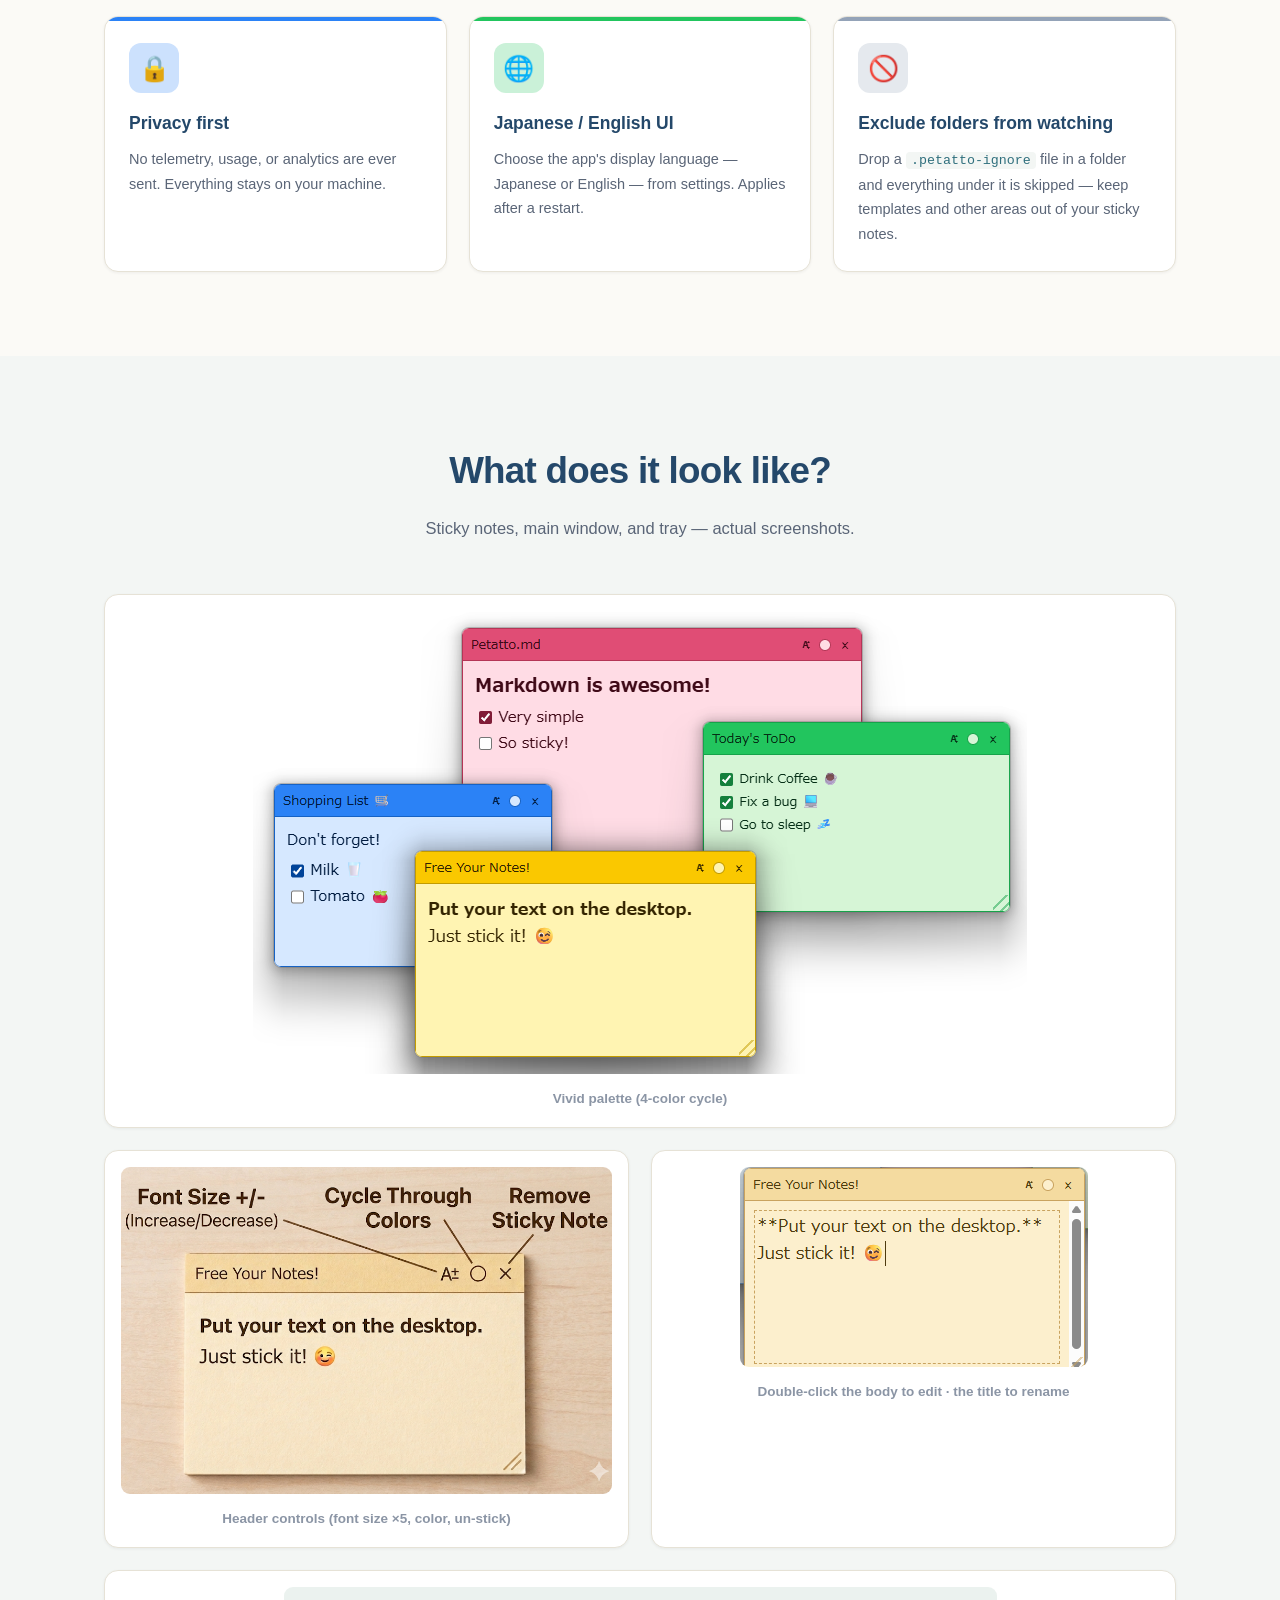
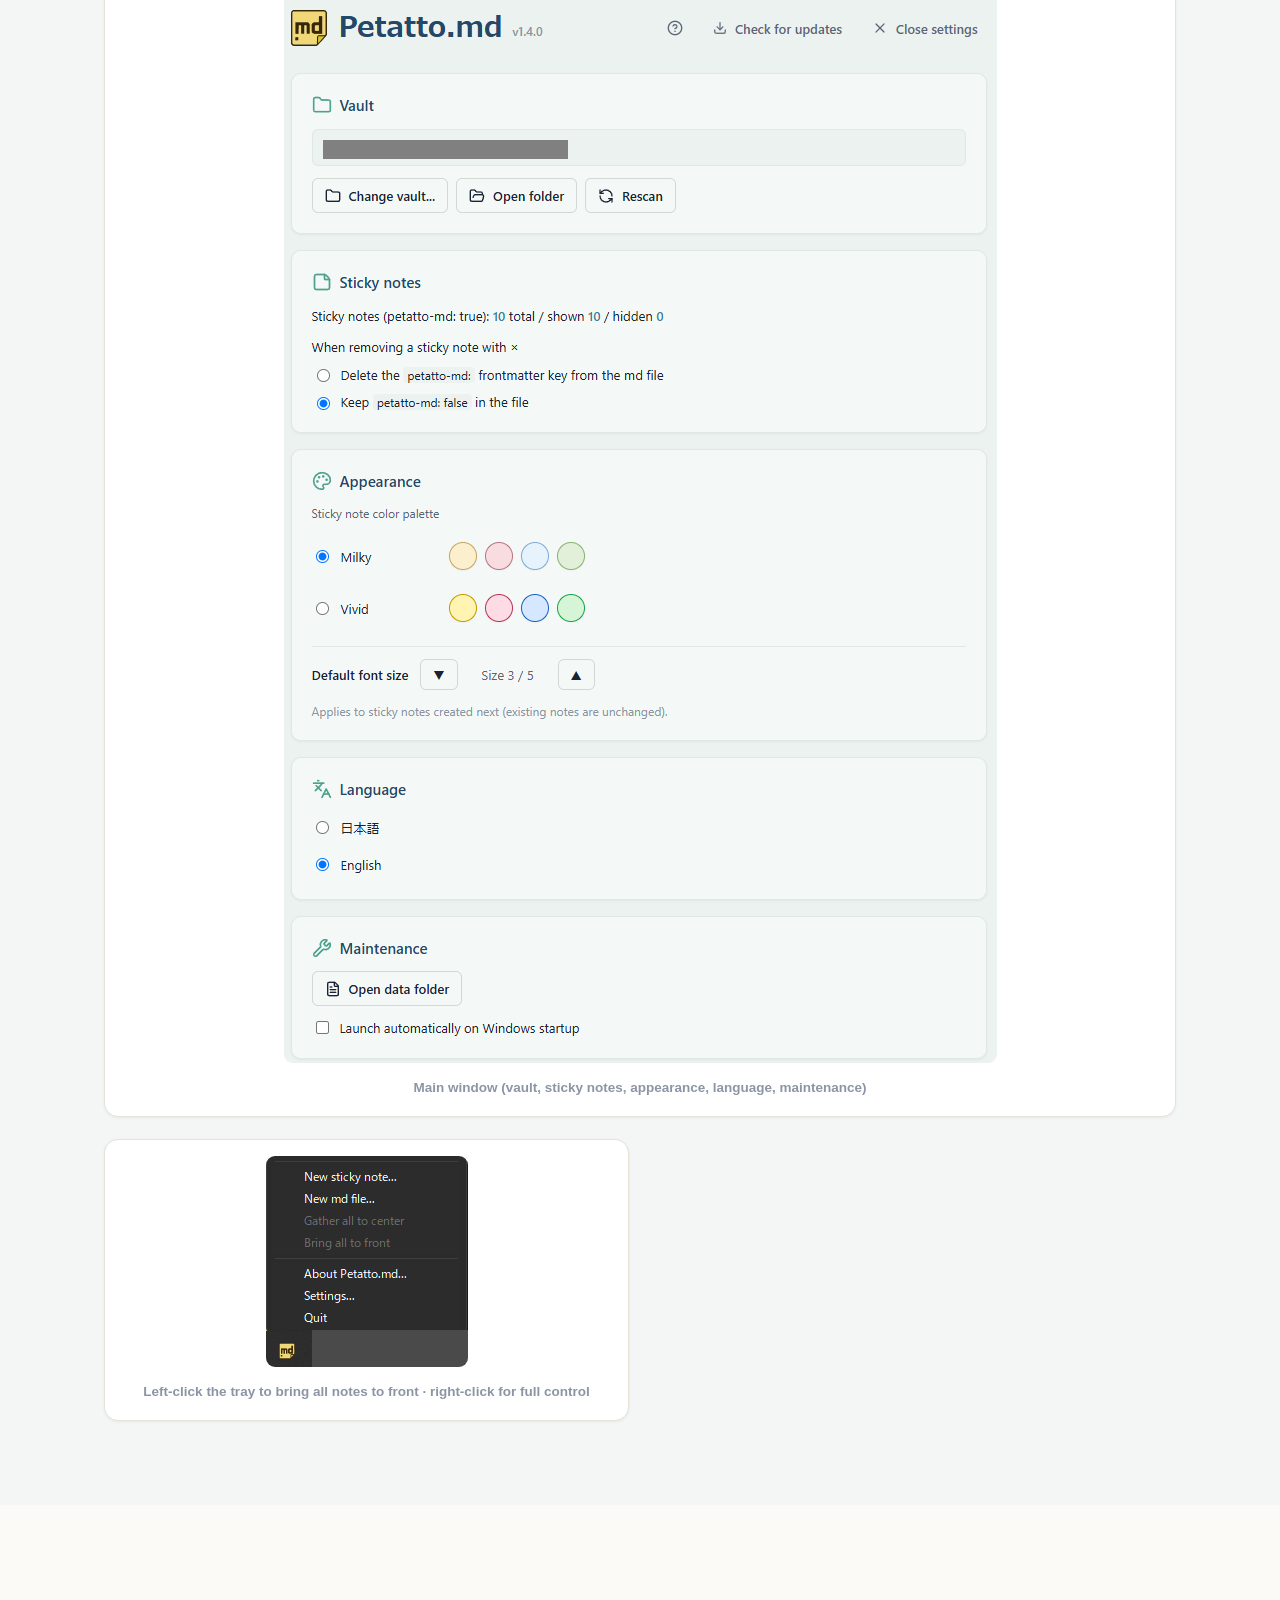
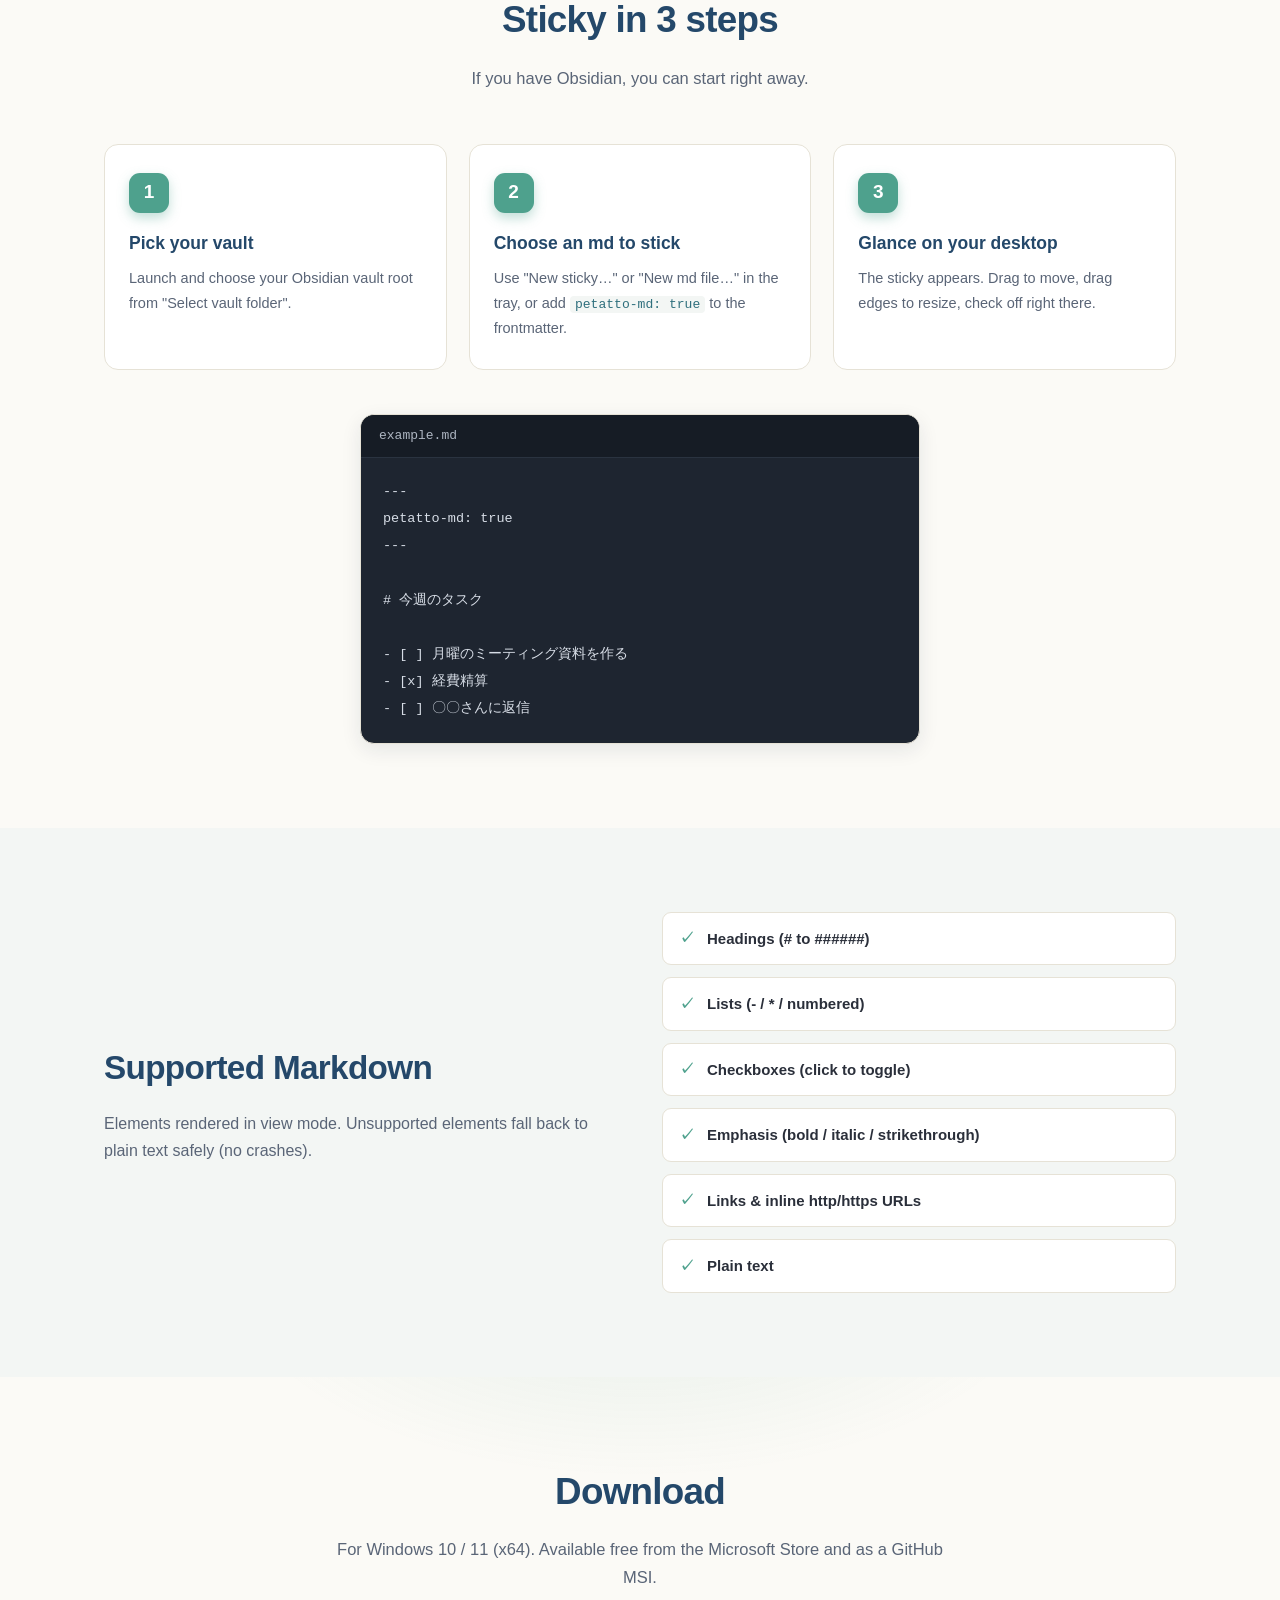
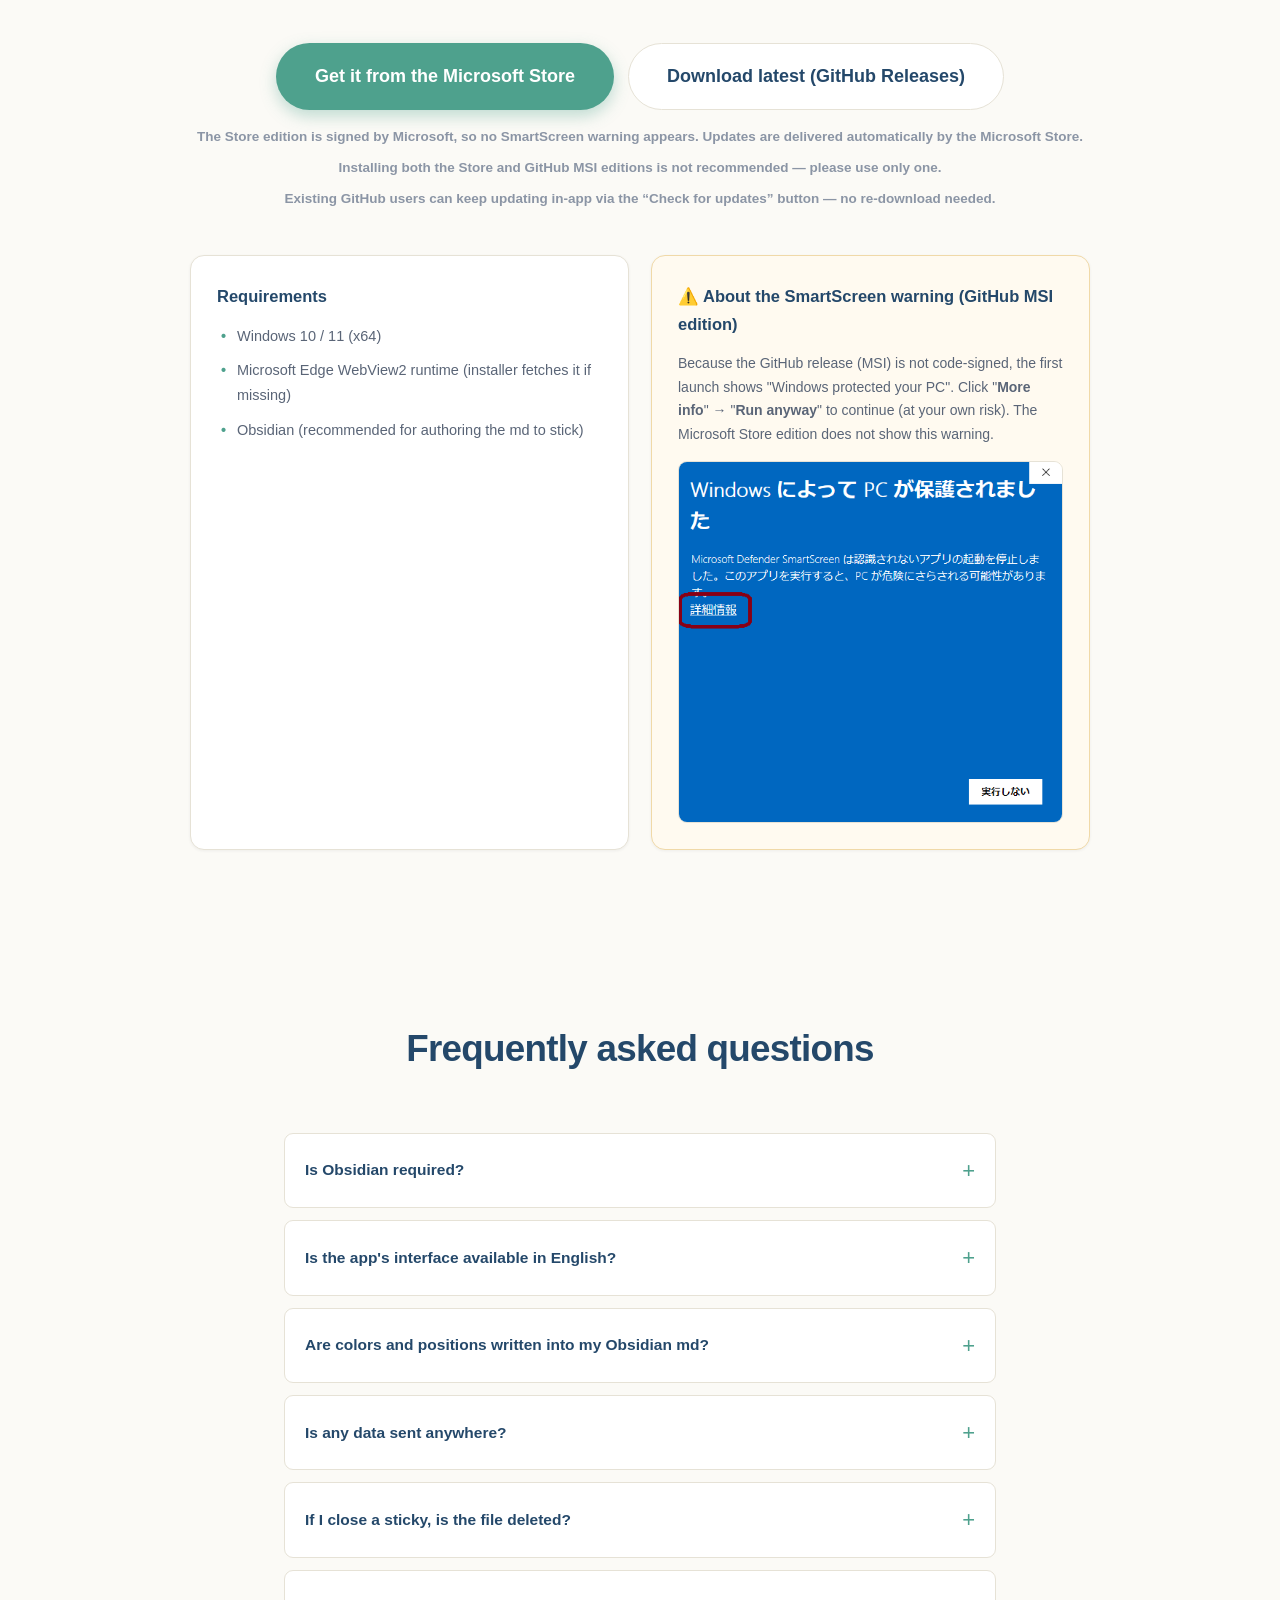
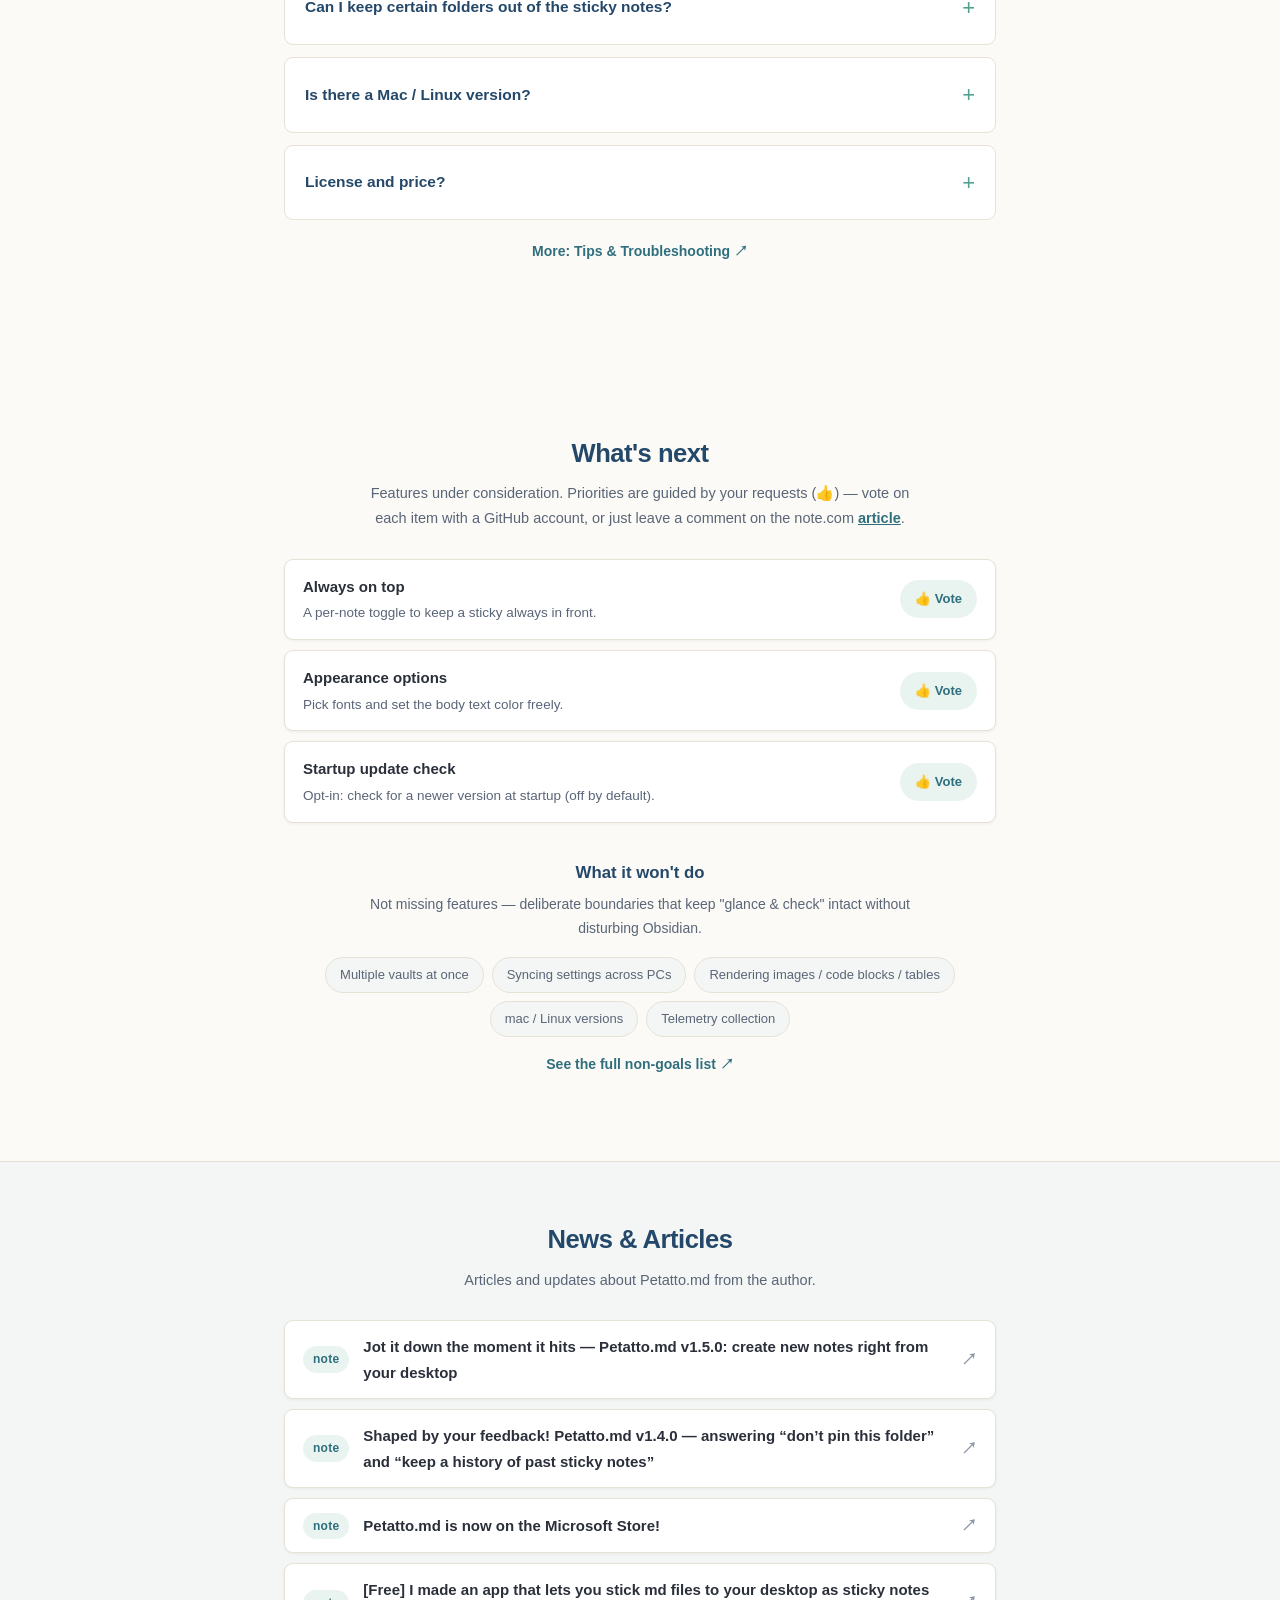
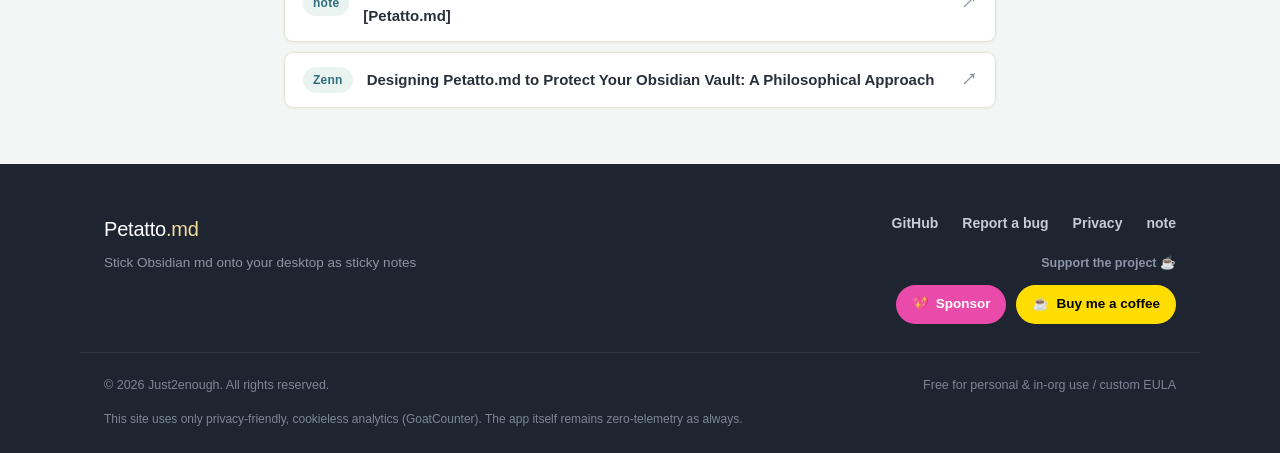
==== commit 39bacbee: "feat(news): v1.5.0 note 記事エントリを #news 先頭に追加（ja/en） - news.5 として追加。URL は preview リンク（note.com/preview" ====
--- a/index.html
+++ b/index.html
@@ -399,6 +399,14 @@
         <p class="news-sub" data-i18n="news.sub">作者が書いた Petatto.md 関連の記事・更新情報。</p>
         <ul class="news-list">
           <li class="news-item">
+            <a data-i18n-href="news.5.url" href="https://note.com/just2enough/n/n93228cc3b8e6"
+              target="_blank" rel="noopener">
+              <span class="news-src" data-i18n="news.5.src">note</span>
+              <span class="news-ttl" data-i18n="news.5.title">思いついたら、その場でペタッと。Petatto.md v1.5.0：デスクトップから新しいnoteを作れるようになりました</span>
+              <span class="news-arrow" aria-hidden="true">↗</span>
+            </a>
+          </li>
+          <li class="news-item">
             <a data-i18n-href="news.4.url" href="https://note.com/just2enough/n/nd056fd600893"
               target="_blank" rel="noopener">
               <span class="news-src" data-i18n="news.4.src">note</span>
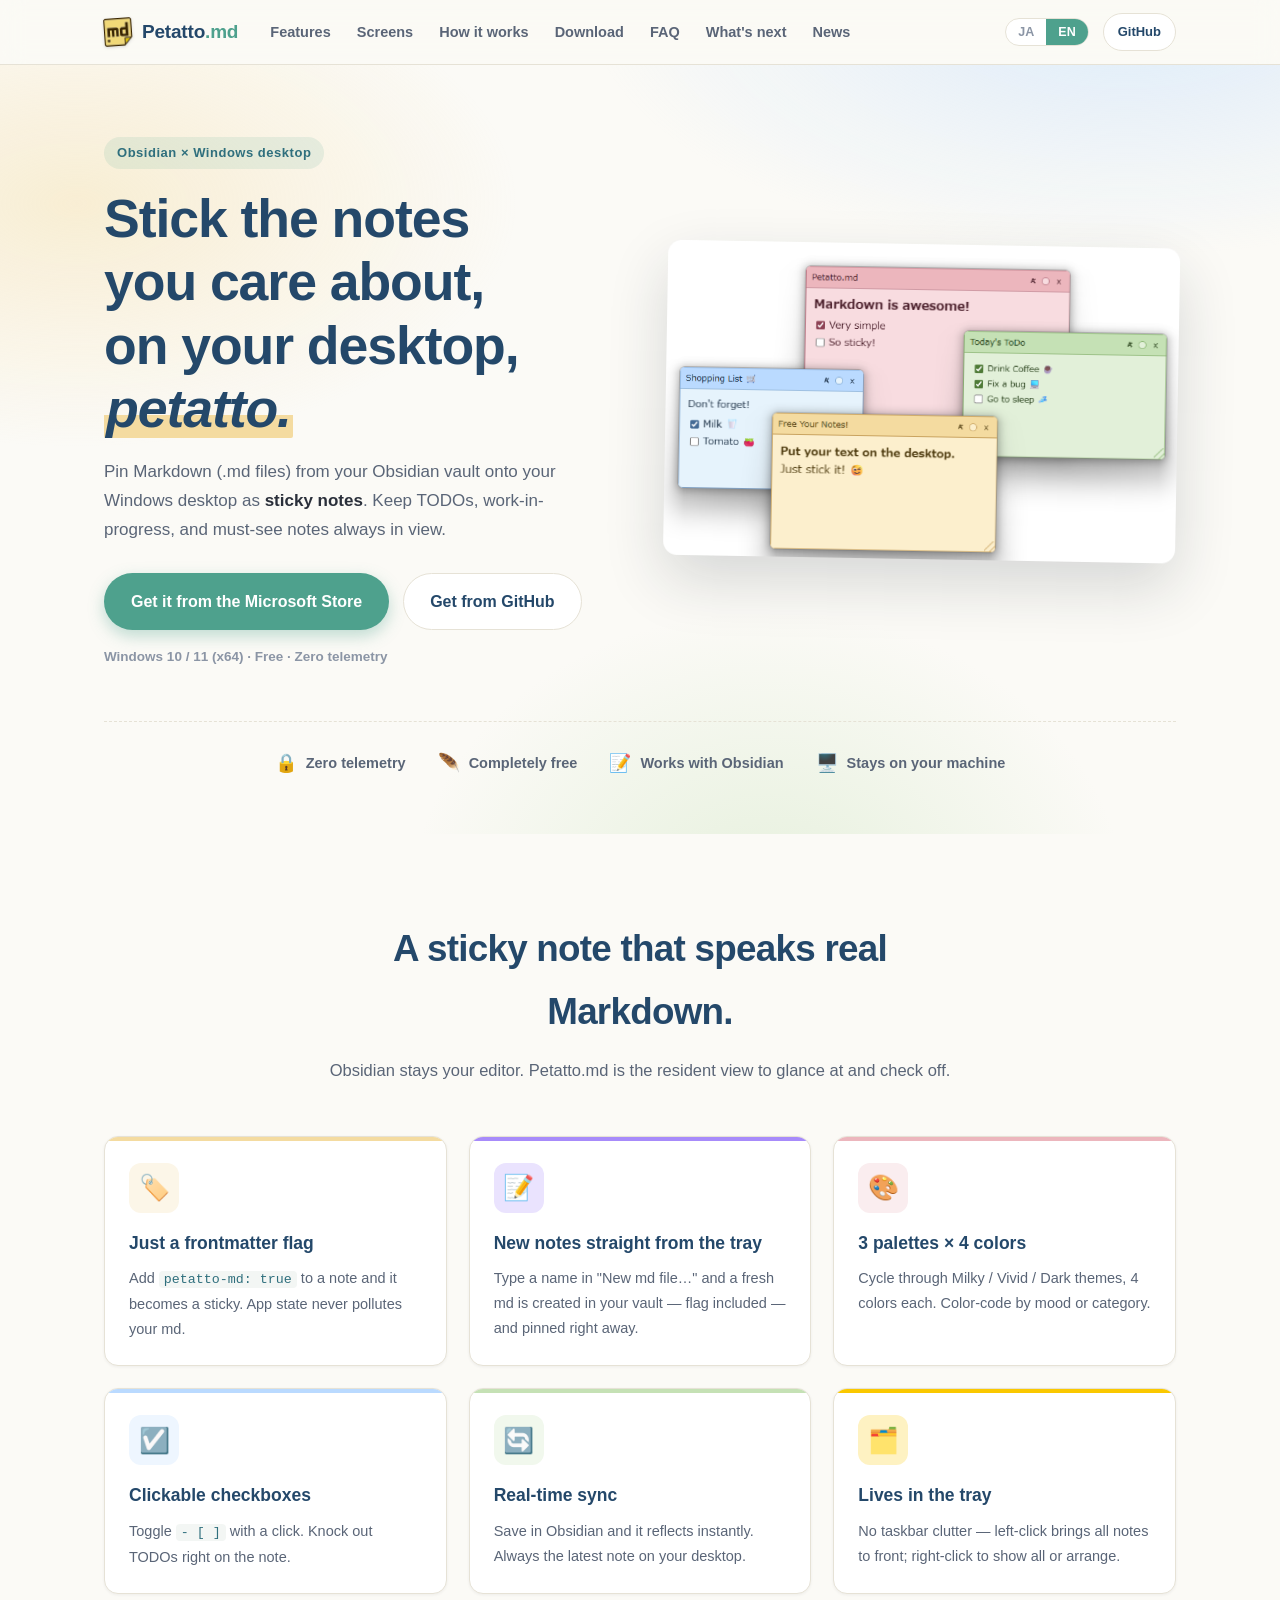
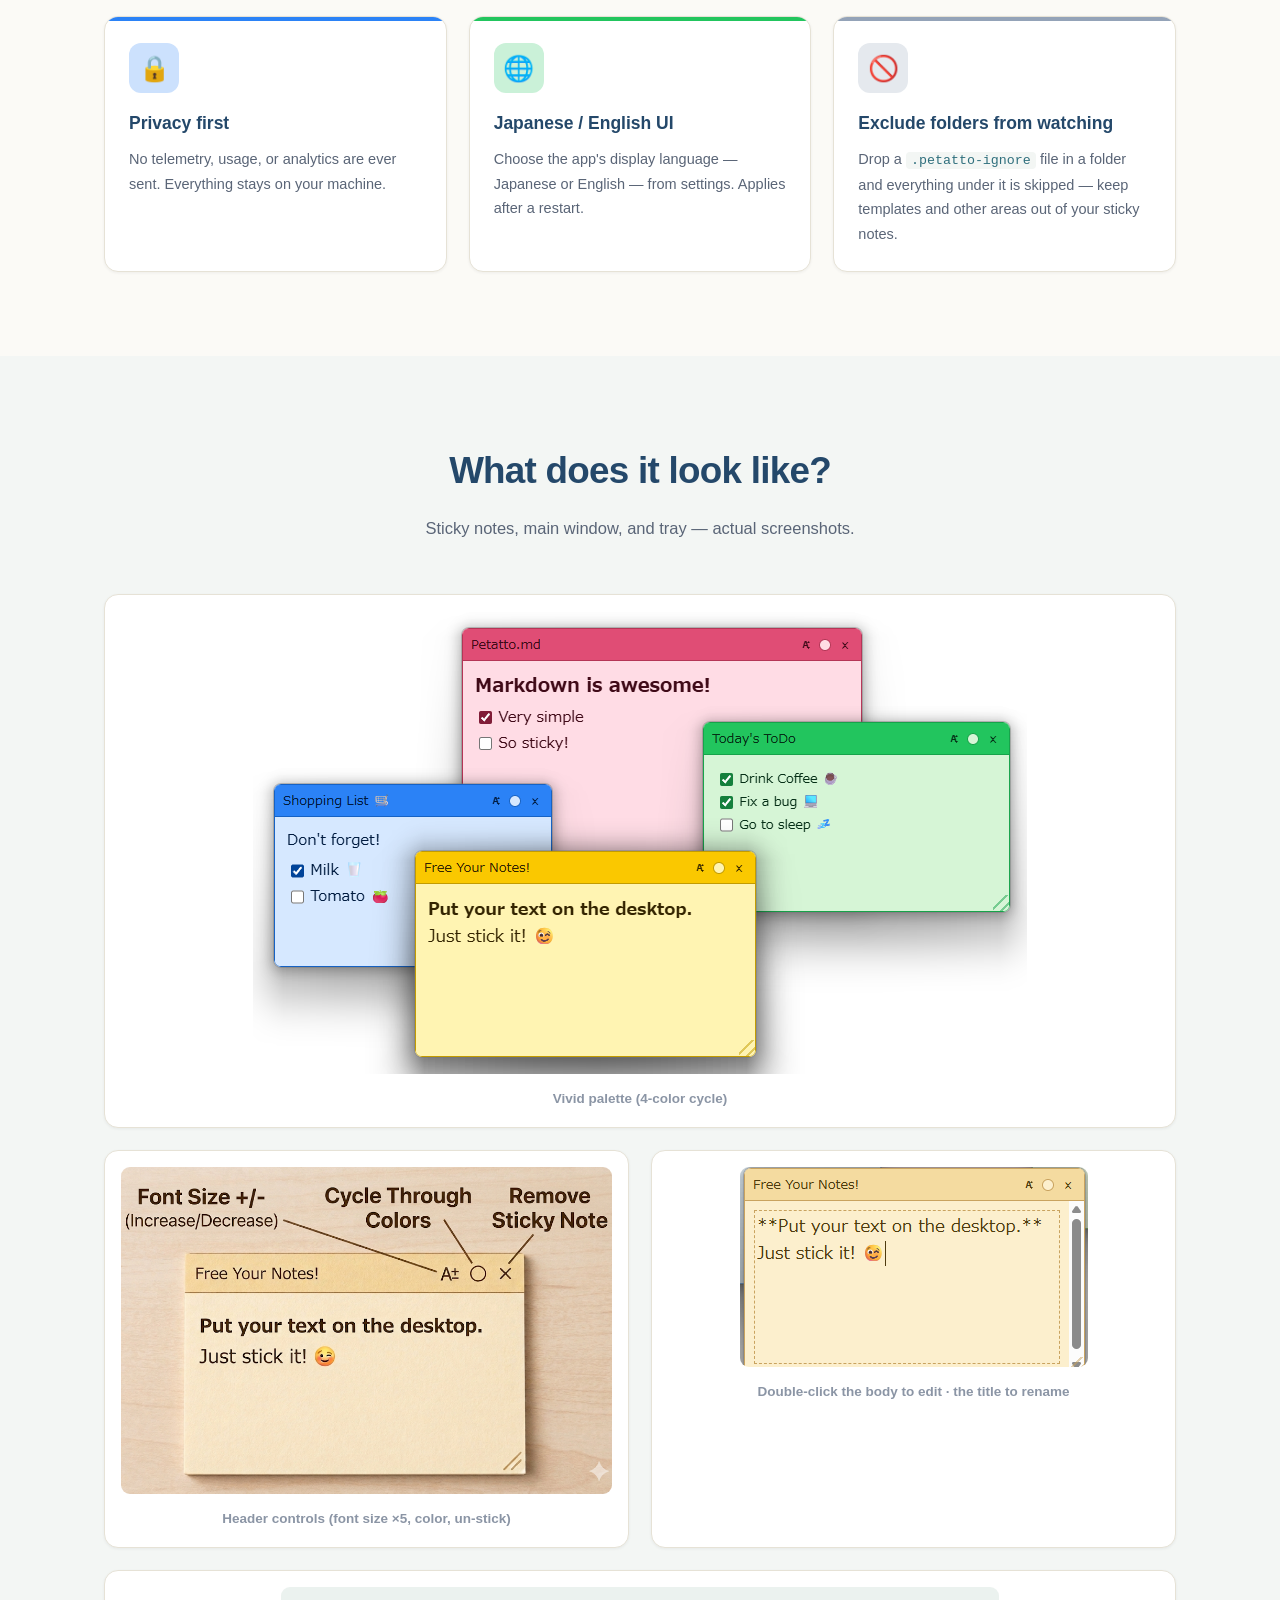
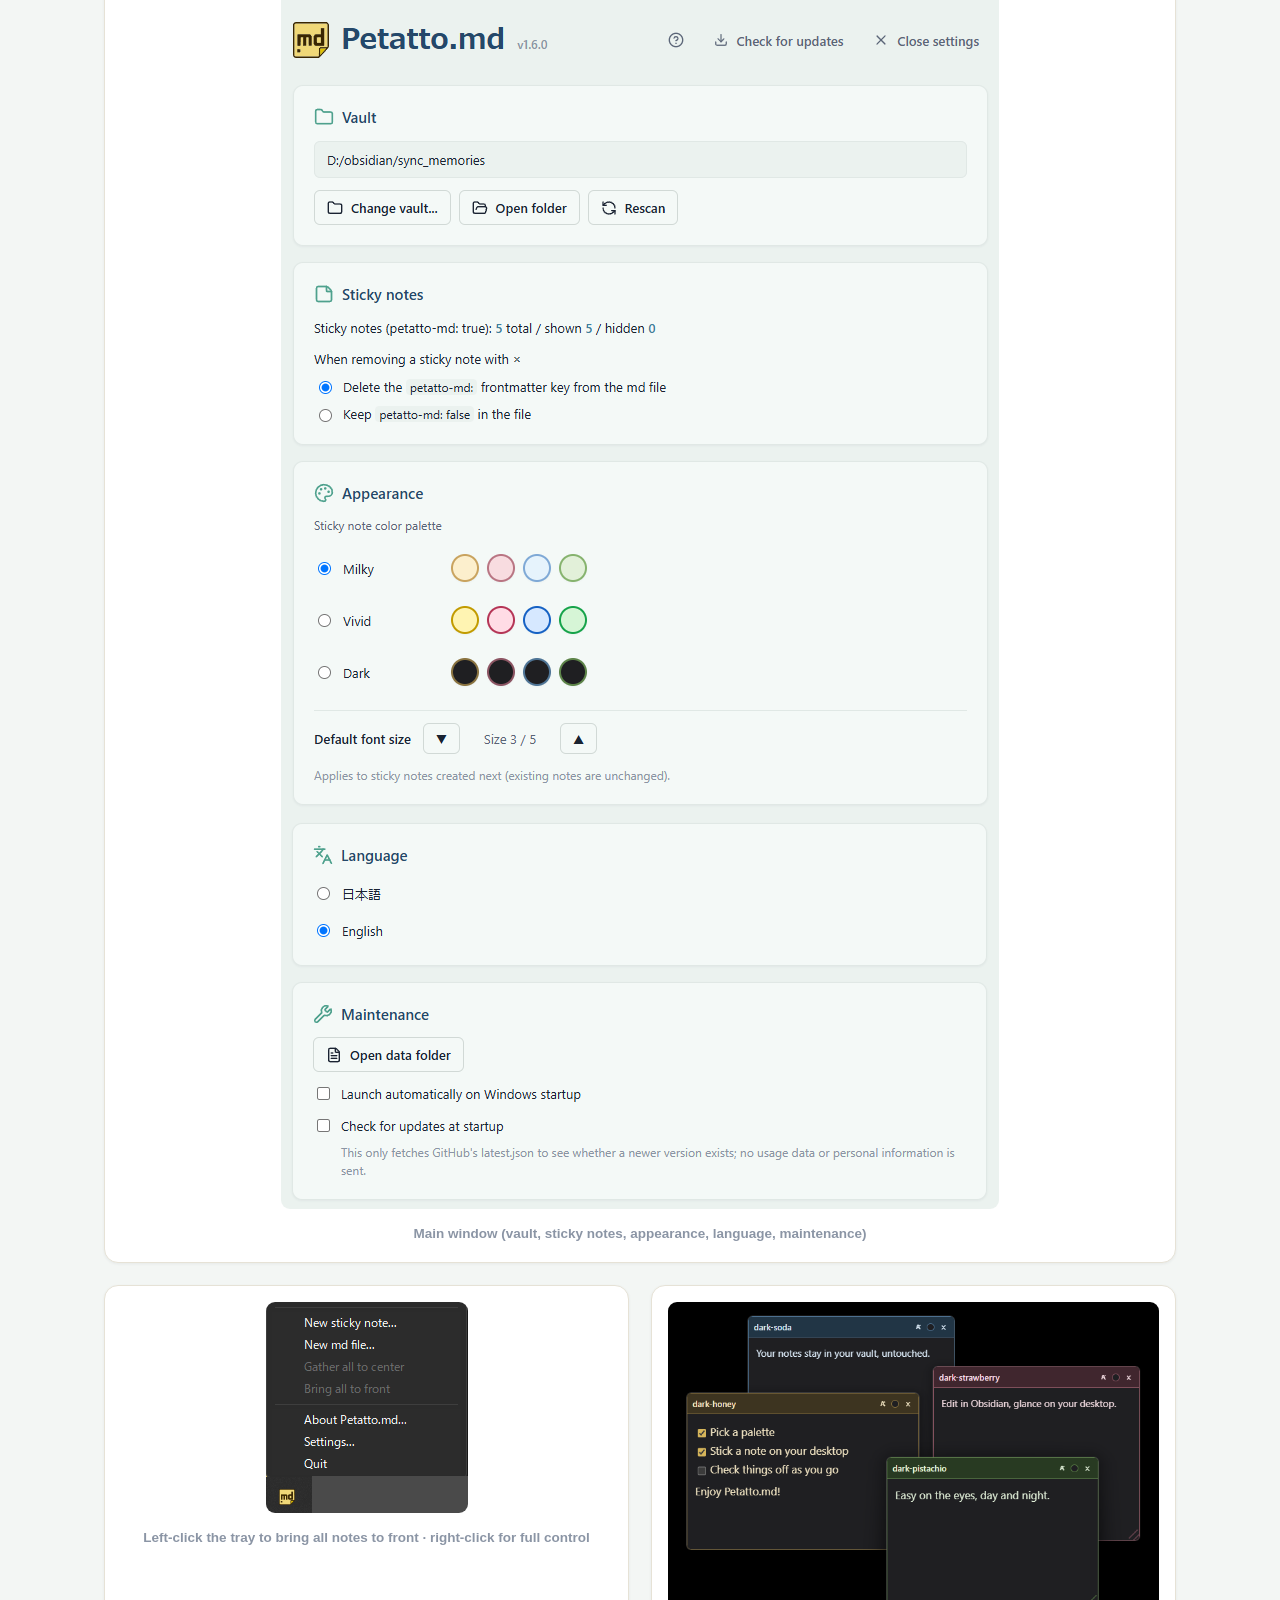
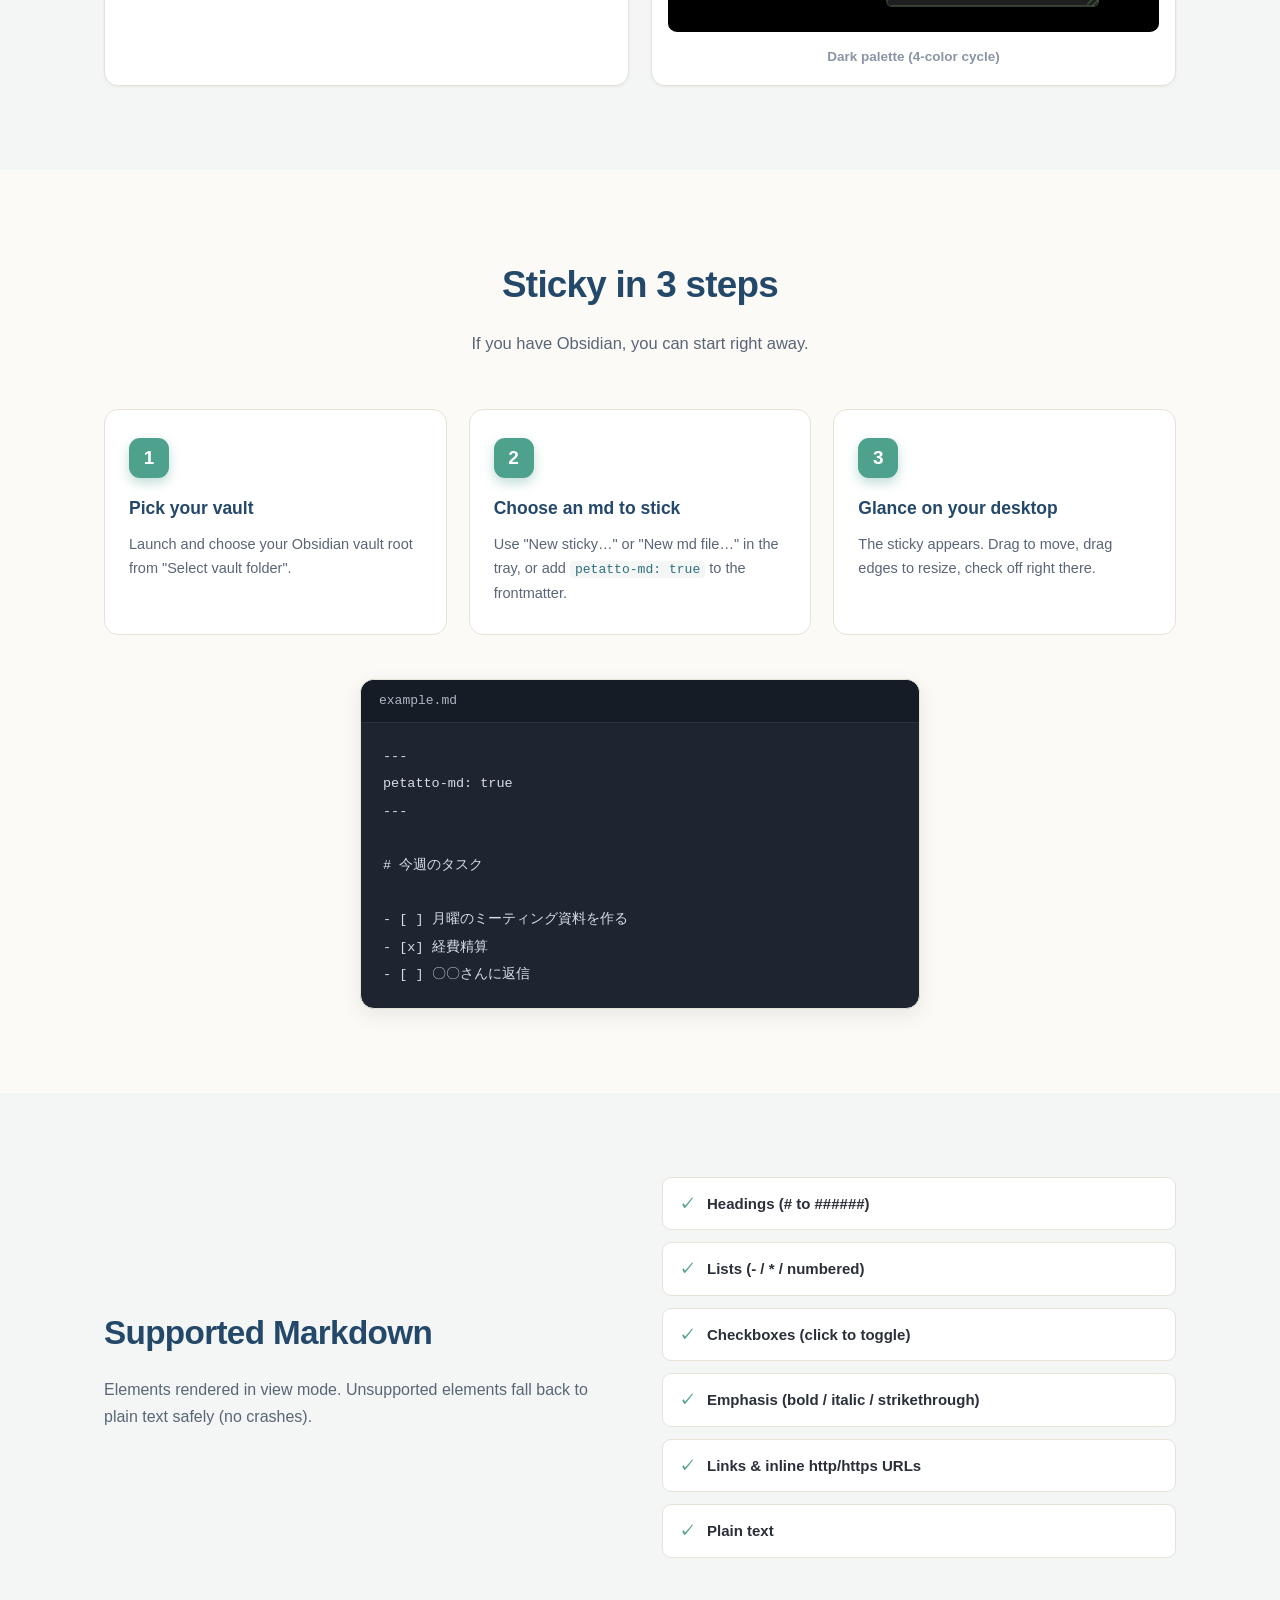
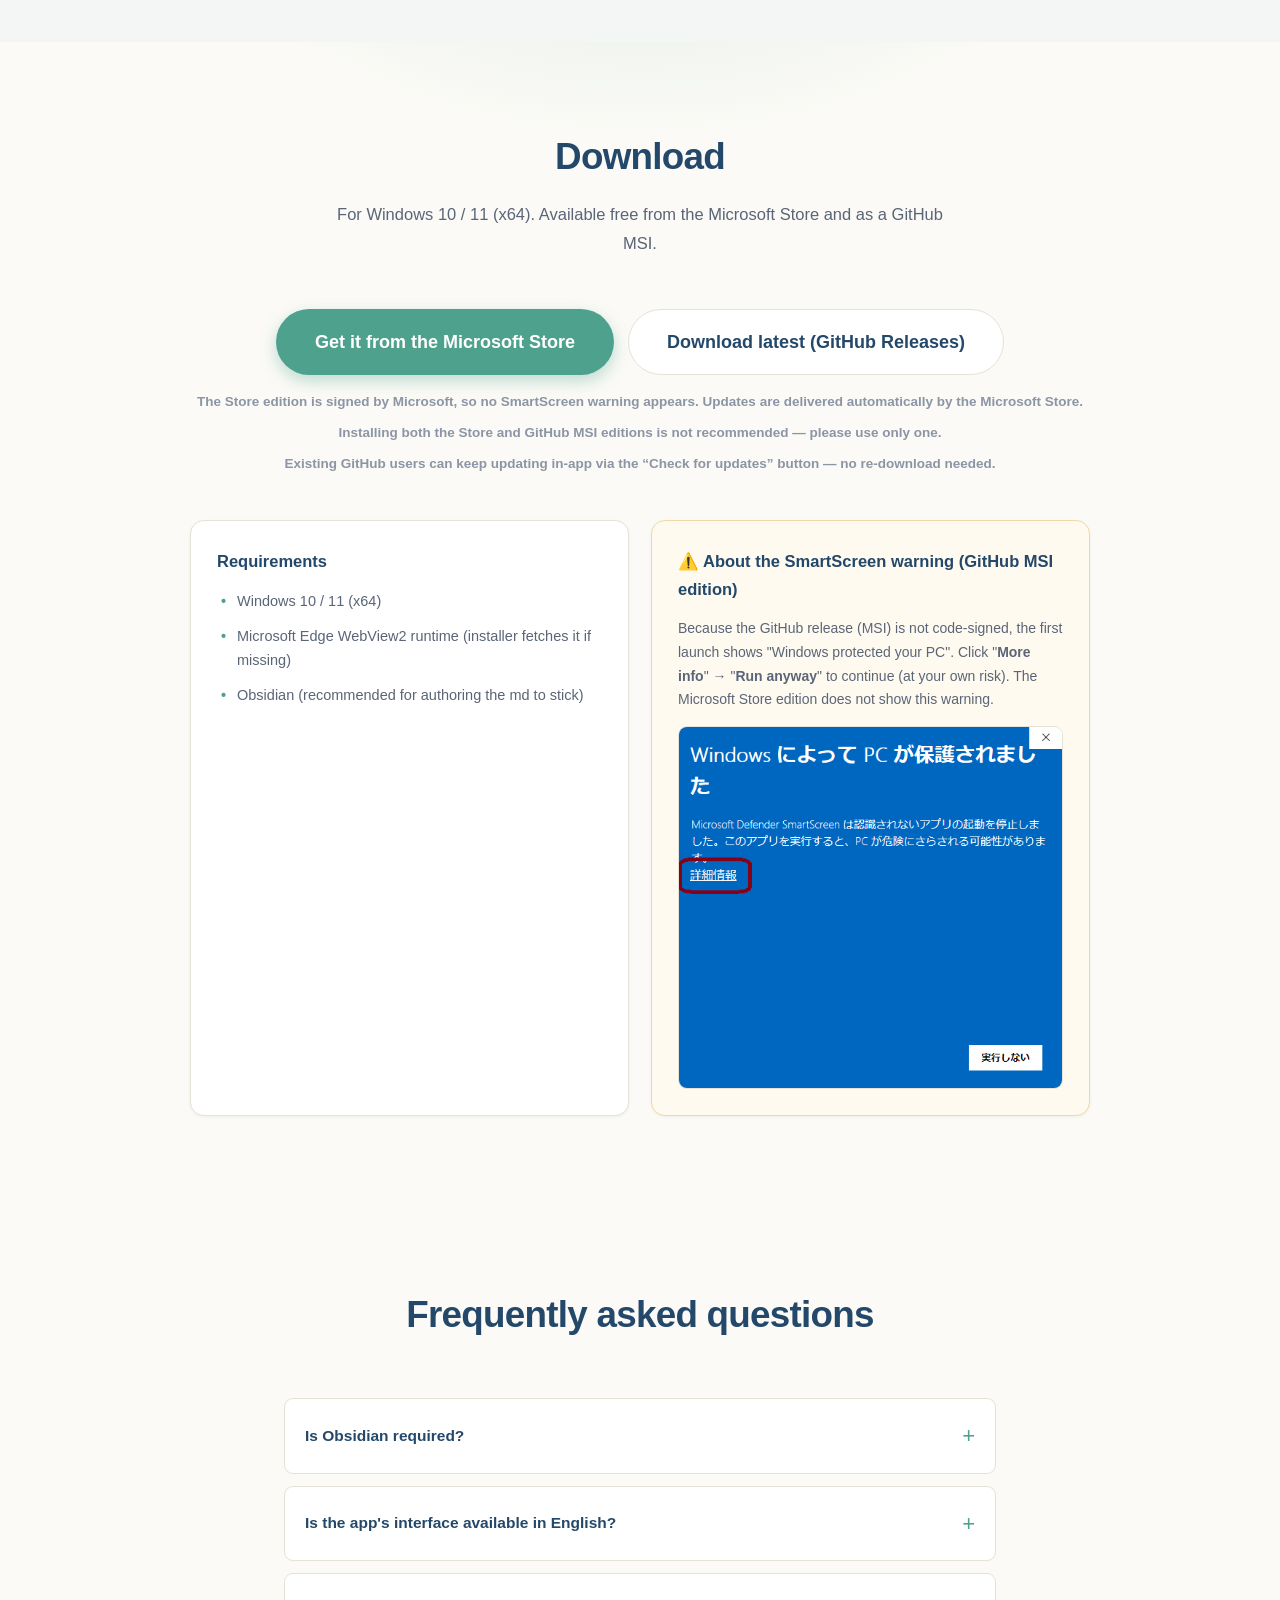
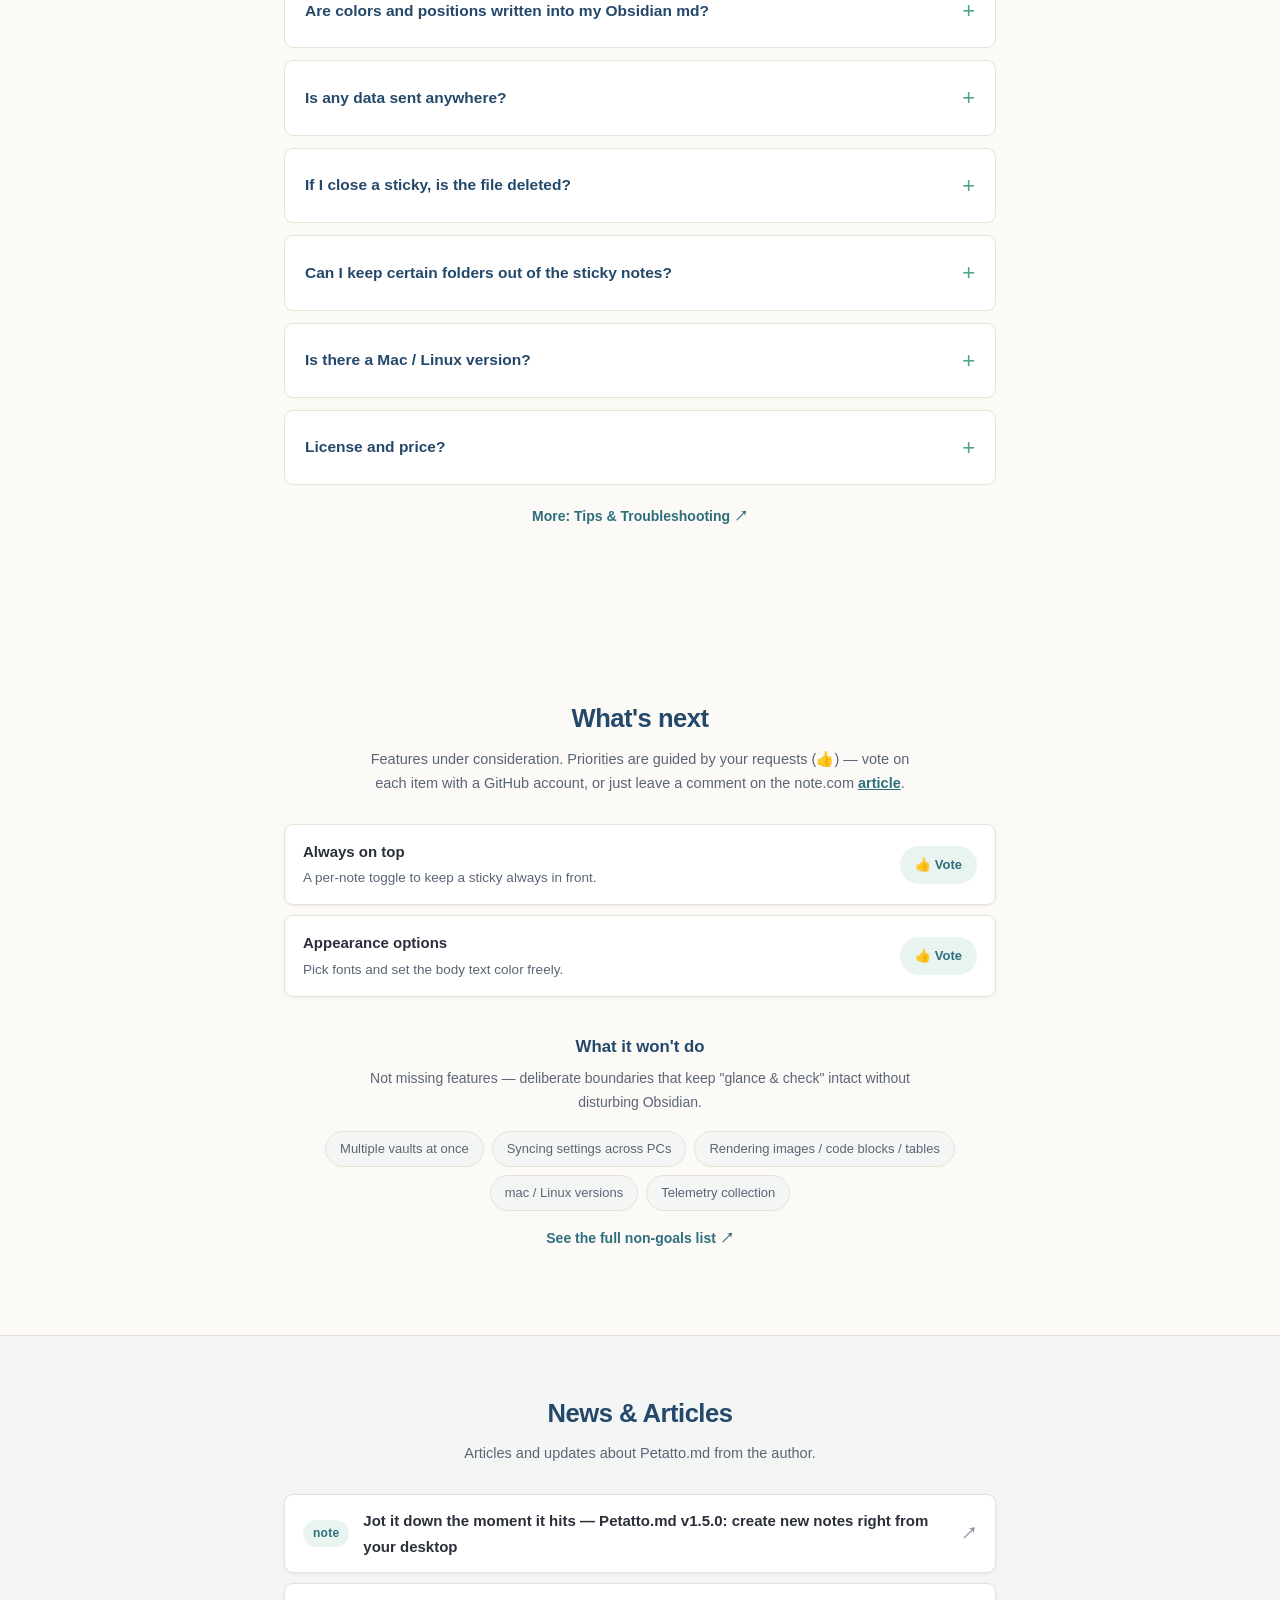
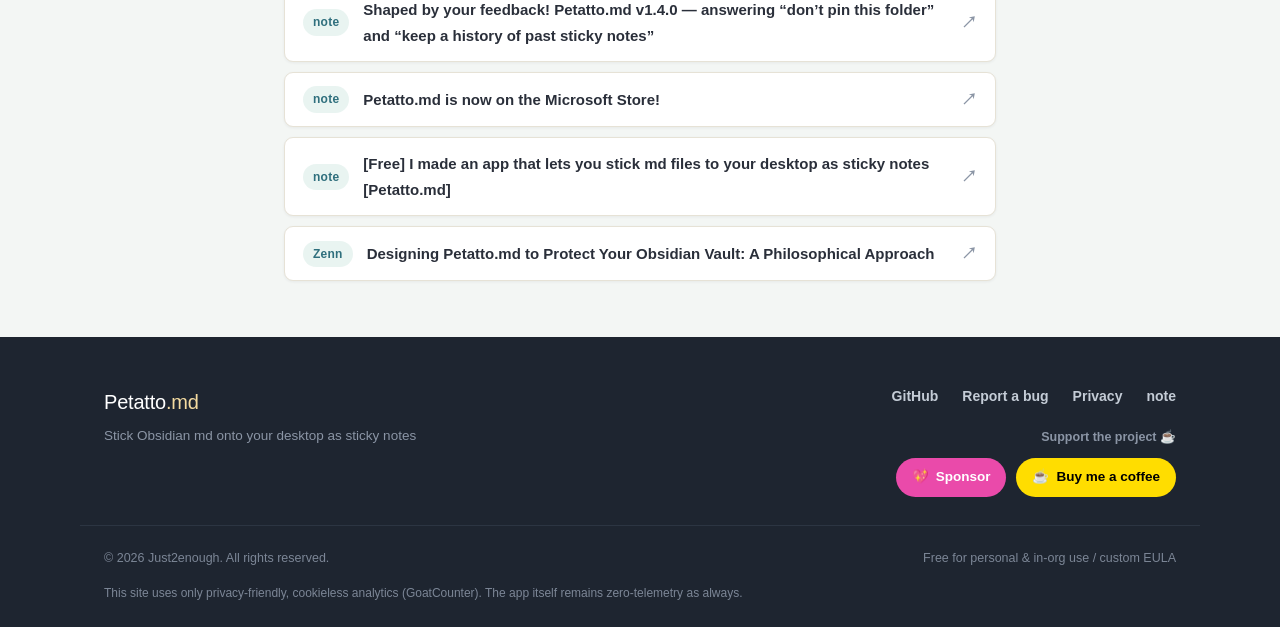
==== commit 2088982a: "feat: v1.6.0 のサイト同期（ダークパレット・起動時の更新確認） - #features: パレットのカードを 3 パレット（ミルキー / ビビッド / ダーク）へ - #screensho" ====
--- a/index.html
+++ b/index.html
@@ -126,8 +126,8 @@
           </article>
           <article class="card" style="--accent:#ECB6BD">
             <div class="card-ic">🎨</div>
-            <h3 data-i18n="feat.palette.t">2 パレット × 4 色</h3>
-            <p data-i18n="feat.palette.d">ミルキー / ビビッドの 2 テーマ、各 4 色を巡回。気分やカテゴリで色分け。</p>
+            <h3 data-i18n="feat.palette.t">3 パレット × 4 色</h3>
+            <p data-i18n="feat.palette.d">ミルキー / ビビッド / ダークの 3 テーマ、各 4 色を巡回。気分やカテゴリで色分け。</p>
           </article>
           <article class="card" style="--accent:#BADAFF">
             <div class="card-ic">☑️</div>
@@ -191,6 +191,10 @@
           <figure class="shot">
             <img data-i18n-src="shots.trayImg" src="assets/screenshots/tasktray.png" alt="" loading="lazy" />
             <figcaption data-i18n="shots.tray">トレイ左クリックで全付箋を最前面／右クリックで一元操作</figcaption>
+          </figure>
+          <figure class="shot">
+            <img src="assets/screenshots/post_it_dark.png" alt="" loading="lazy" />
+            <figcaption data-i18n="shots.dark">ダークパレット（4 色循環）</figcaption>
           </figure>
         </div>
       </div>
@@ -320,7 +324,7 @@
           </details>
           <details>
             <summary data-i18n="faq.q3">データはどこかに送信されますか？</summary>
-            <p data-i18n="faq.a3">送信しません。テレメトリ・使用状況・解析は一切収集しません。更新確認（手動ボタン）時だけ「新しいバージョンがあるか」を問い合わせますが、利用状況は含みません。</p>
+            <p data-i18n="faq.a3">送信しません。テレメトリ・使用状況・解析は一切収集しません。「新しいバージョンがあるか」を問い合わせるのは、「最新版を確認」ボタンを押したときと、設定「起動時に最新版を確認する」（既定はオフ）をオンにしたときの起動時 1 回だけで、利用状況は含みません。</p>
           </details>
           <details>
             <summary data-i18n="faq.q4">付箋を消すとファイルも消えますか？</summary>
@@ -366,14 +370,6 @@
             <a class="roadmap-vote" href="https://github.com/Just2enough/petatto-md-releases/issues/5"
               target="_blank" rel="noopener" data-i18n="roadmap.vote">👍 で投票</a>
           </li>
-          <li class="roadmap-item">
-            <div class="roadmap-info">
-              <span class="roadmap-ttl" data-i18n="roadmap.update.t">起動時の更新チェック</span>
-              <span class="roadmap-desc" data-i18n="roadmap.update.d">オプトインで、起動時に新しいバージョンの有無だけを確認（既定はオフ）。</span>
-            </div>
-            <a class="roadmap-vote" href="https://github.com/Just2enough/petatto-md-releases/issues/3"
-              target="_blank" rel="noopener" data-i18n="roadmap.vote">👍 で投票</a>
-          </li>
         </ul>
 
         <div class="nongoals">
@@ -402,7 +398,7 @@
             <a data-i18n-href="news.5.url" href="https://note.com/just2enough/n/n93228cc3b8e6"
               target="_blank" rel="noopener">
               <span class="news-src" data-i18n="news.5.src">note</span>
-              <span class="news-ttl" data-i18n="news.5.title">思いついたら、その場でペタッと。Petatto.md v1.5.0：デスクトップから新しいnoteを作れるようになりました</span>
+              <span class="news-ttl" data-i18n="news.5.title">思いついたら、その場でペタッと。Petatto.md v1.5.0：デスクトップから新しいノートを直接作れるようになりました</span>
               <span class="news-arrow" aria-hidden="true">↗</span>
             </a>
           </li>
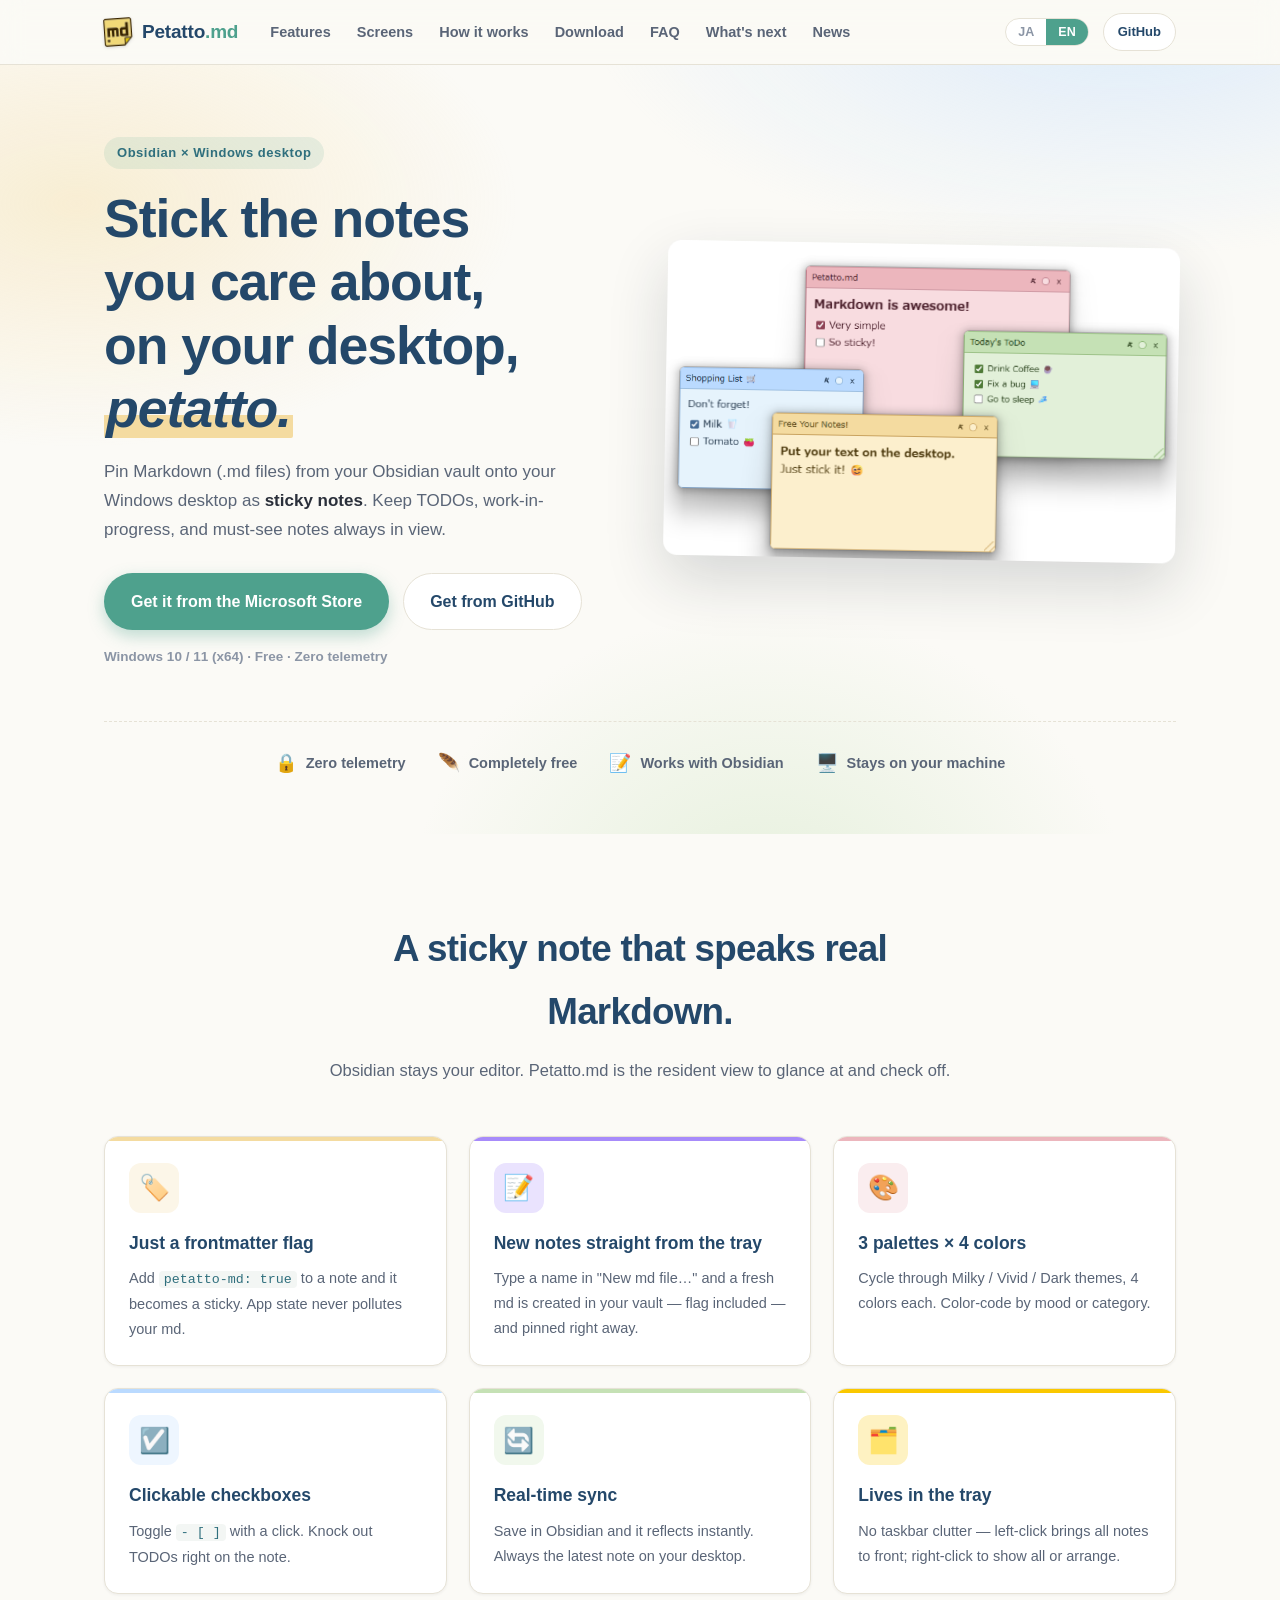
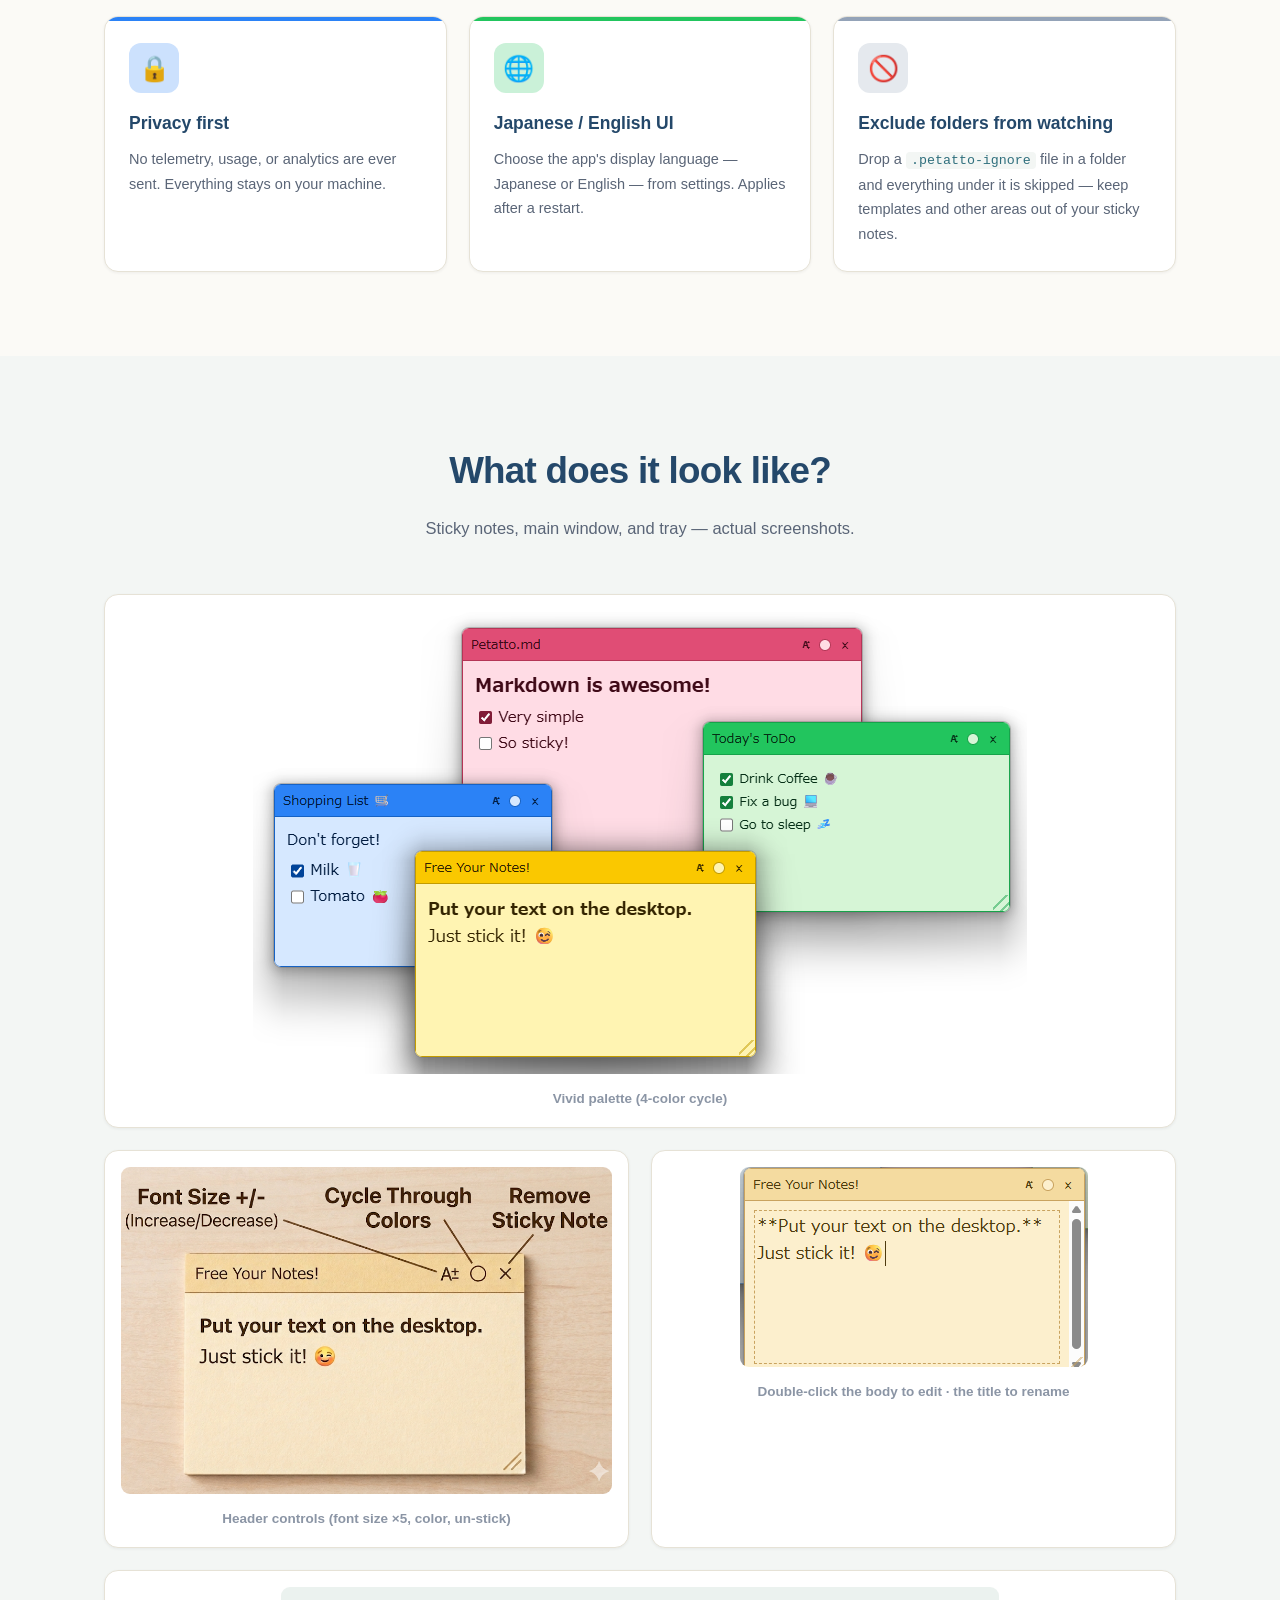
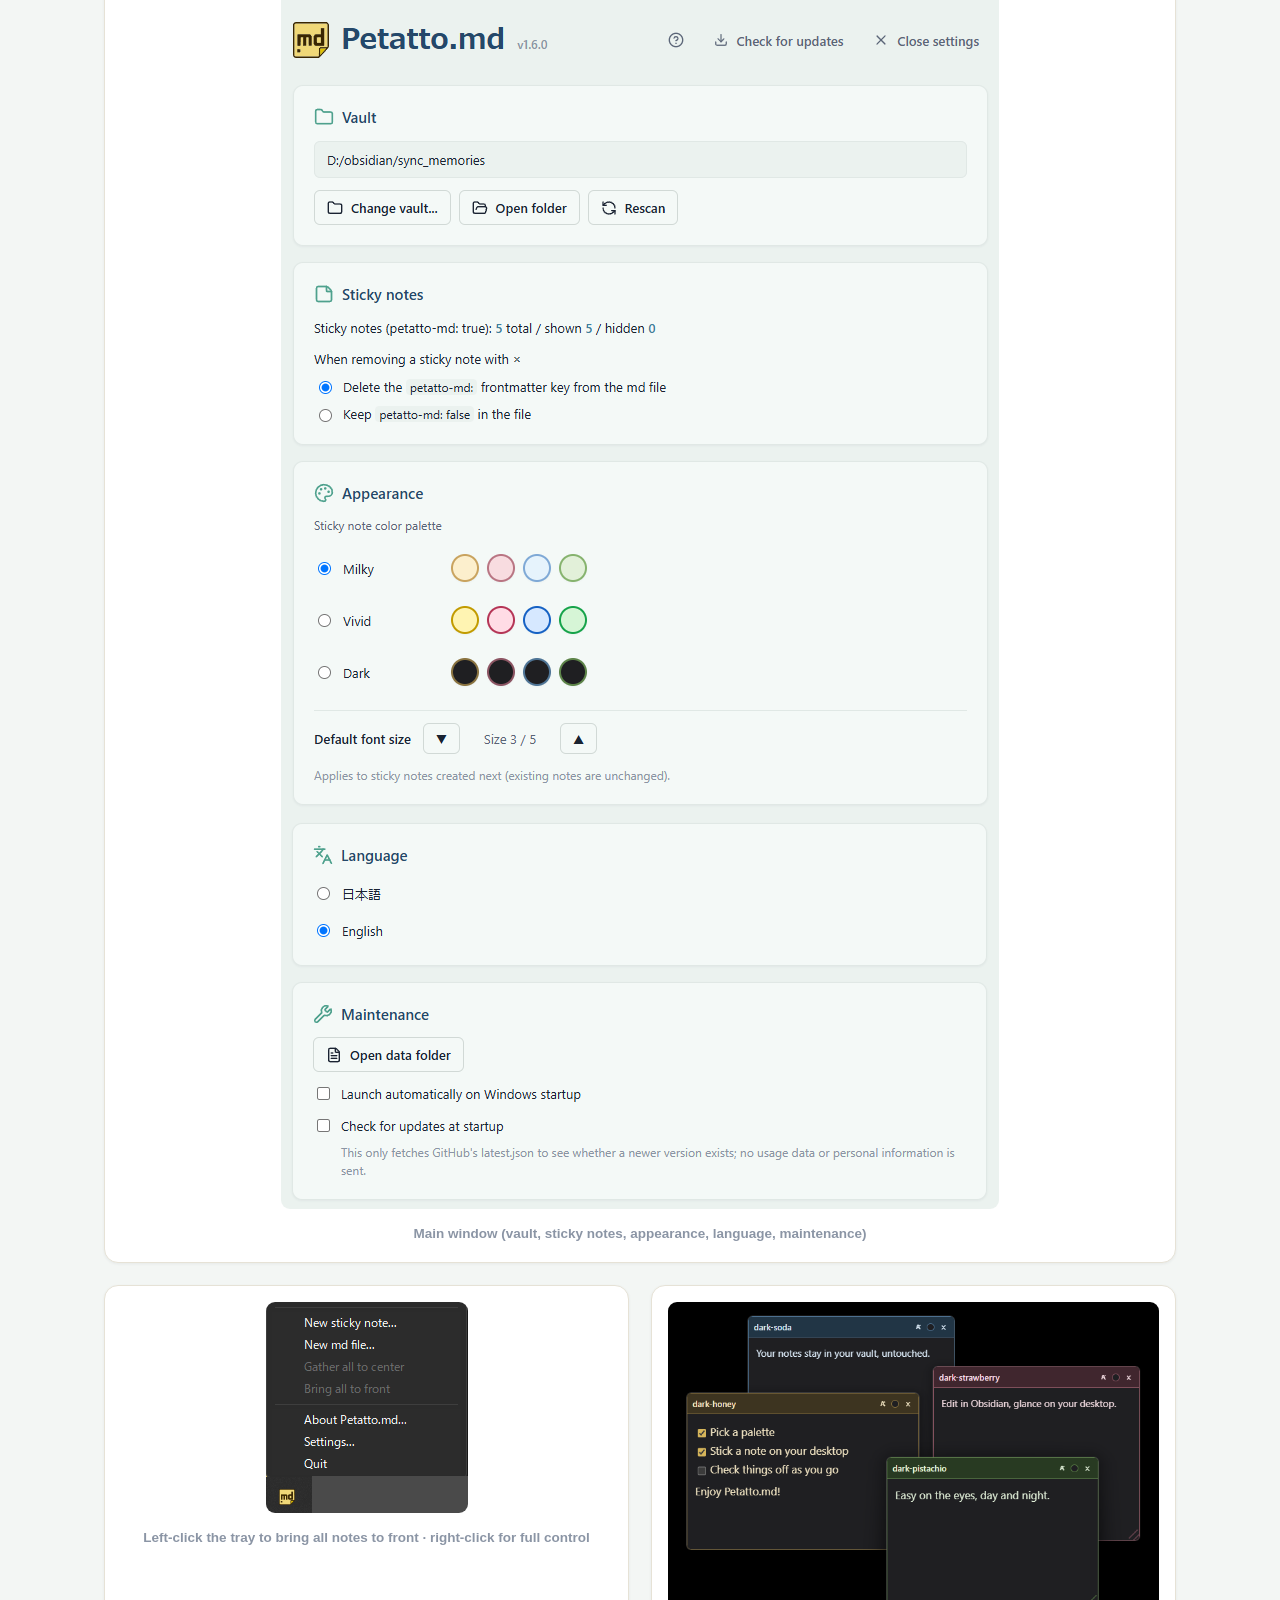
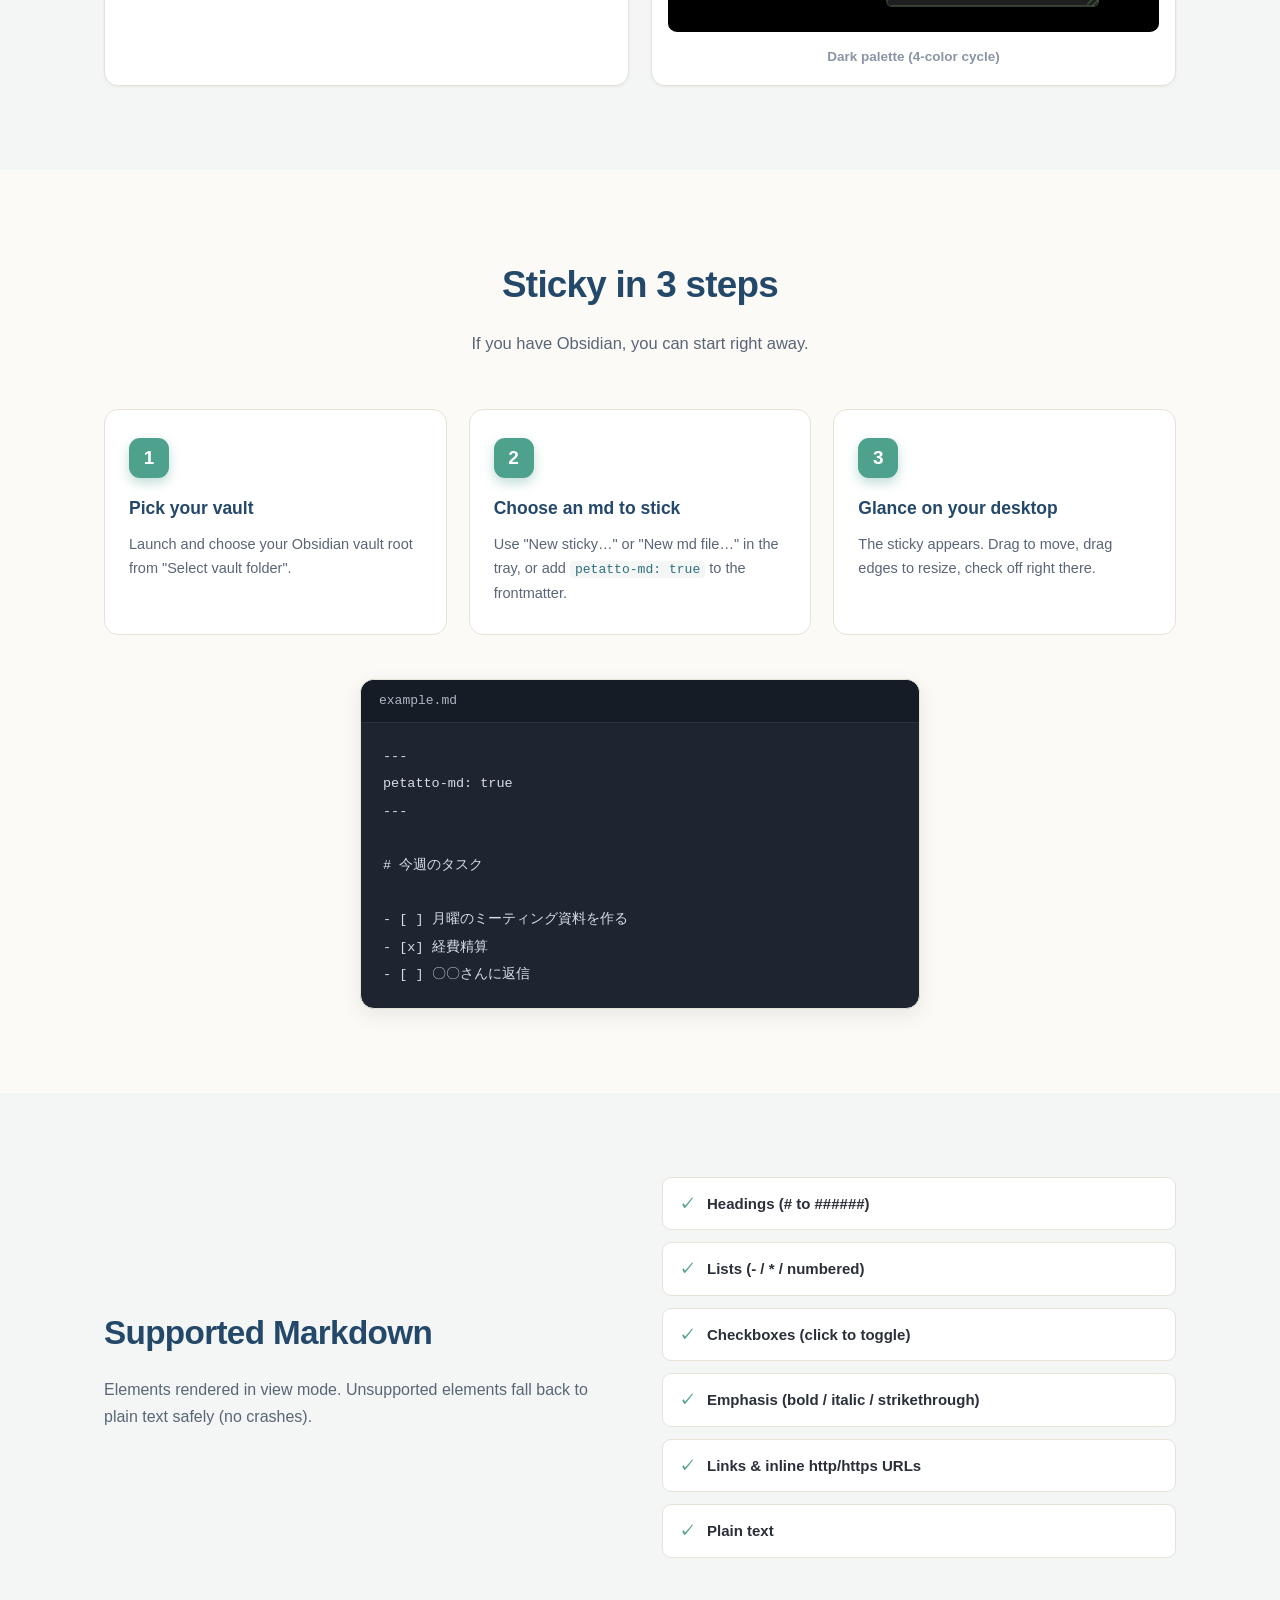
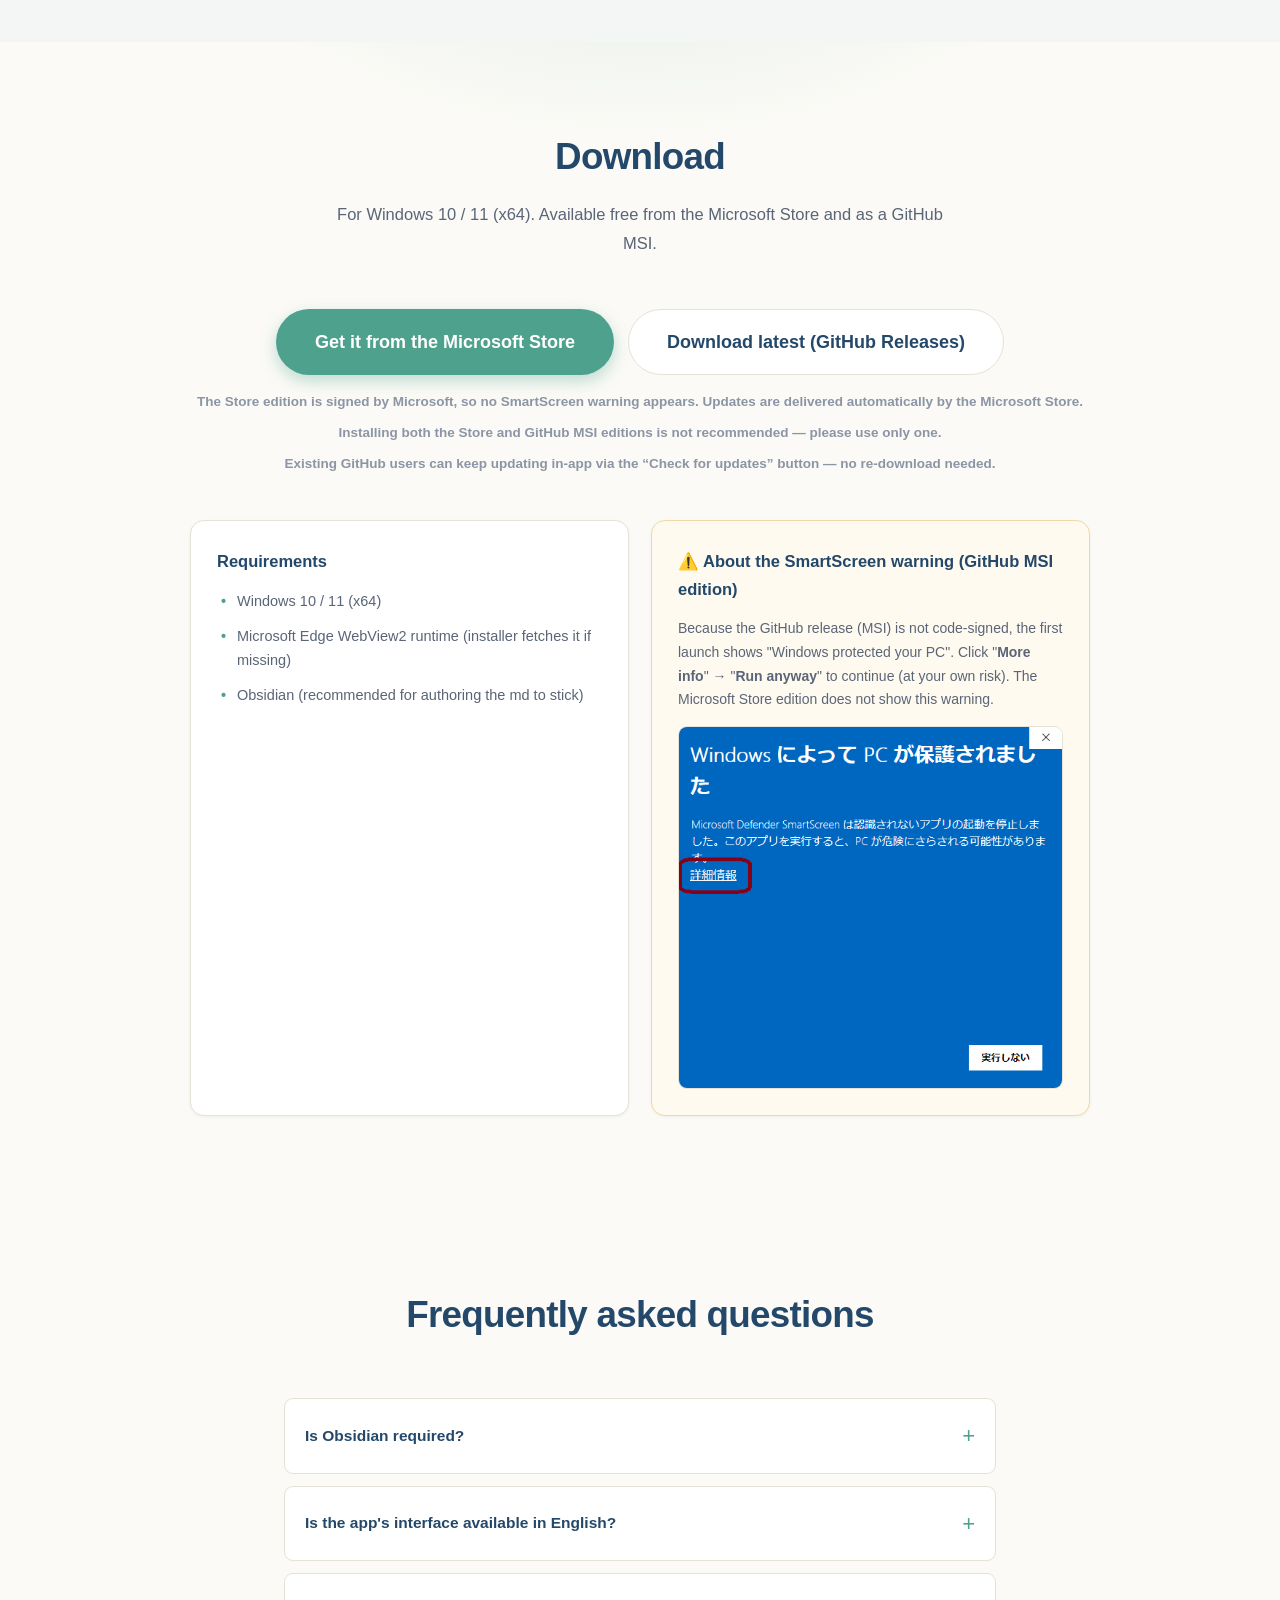
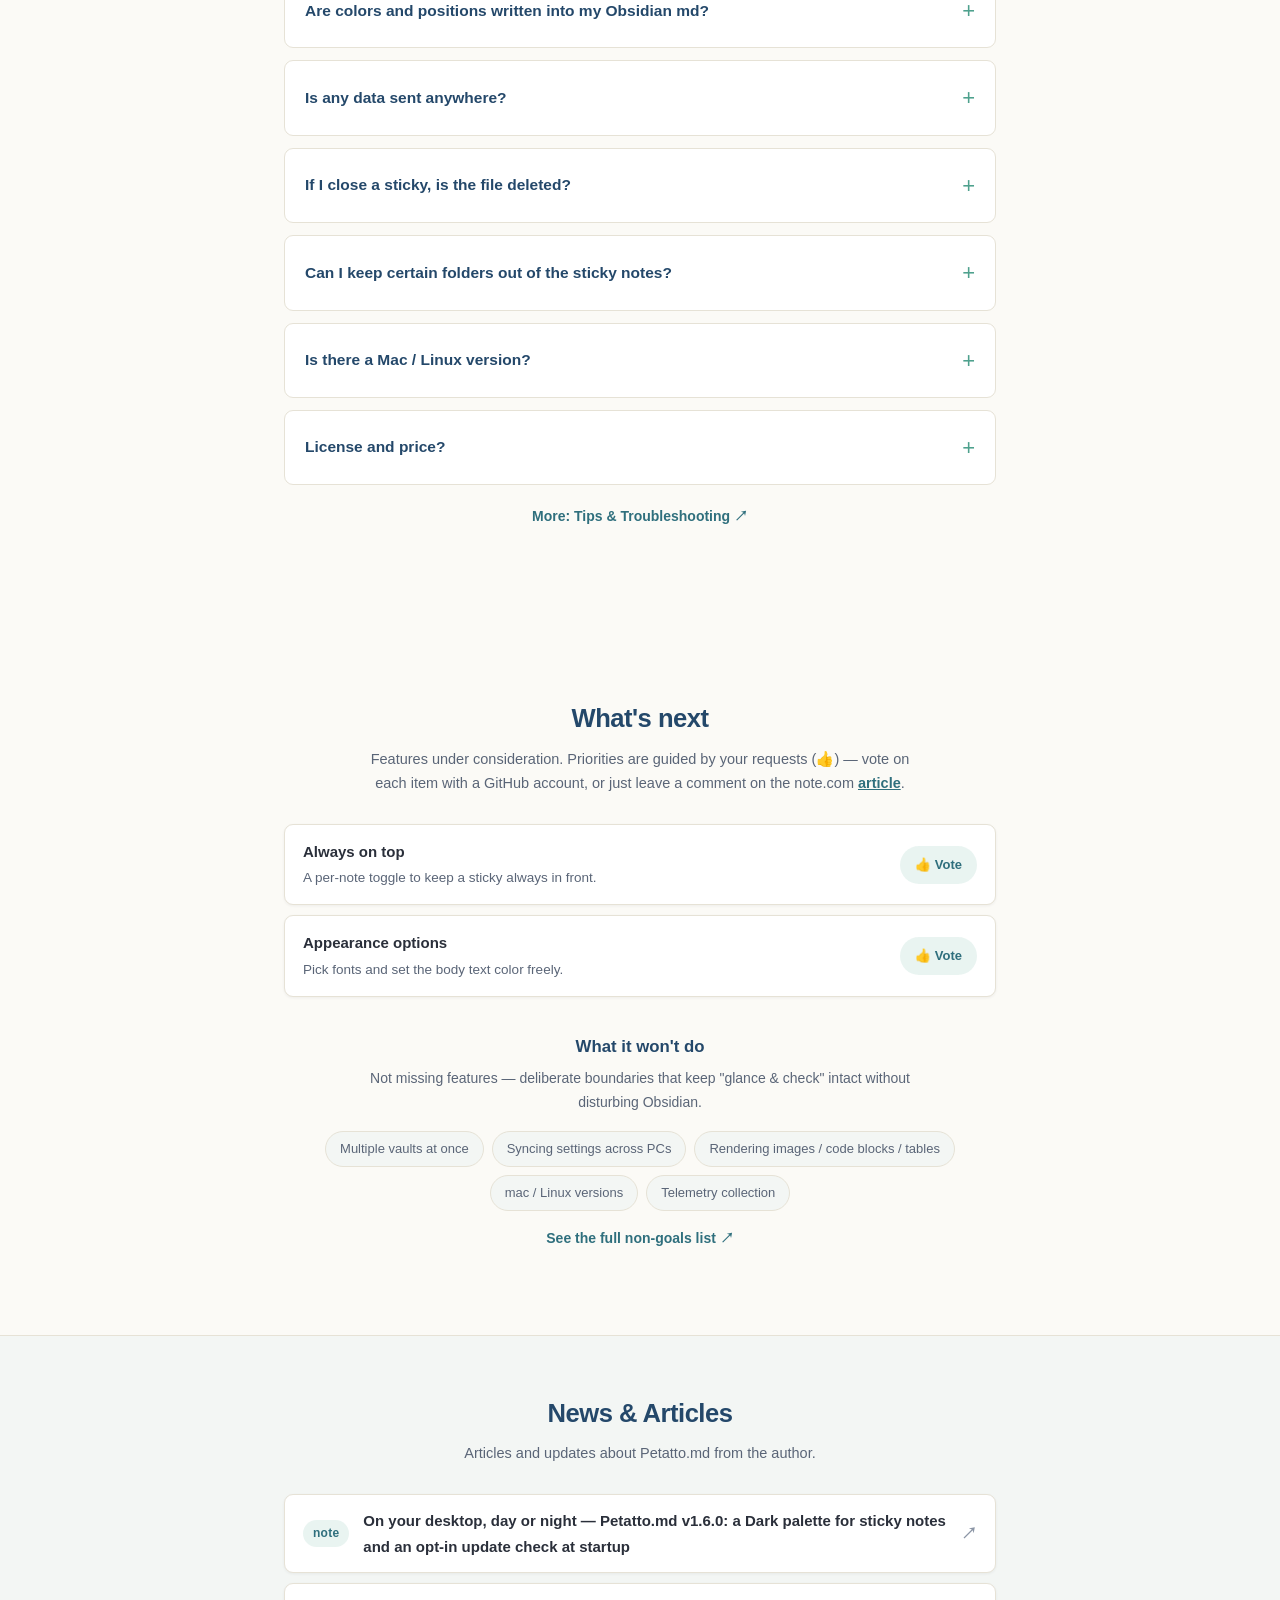
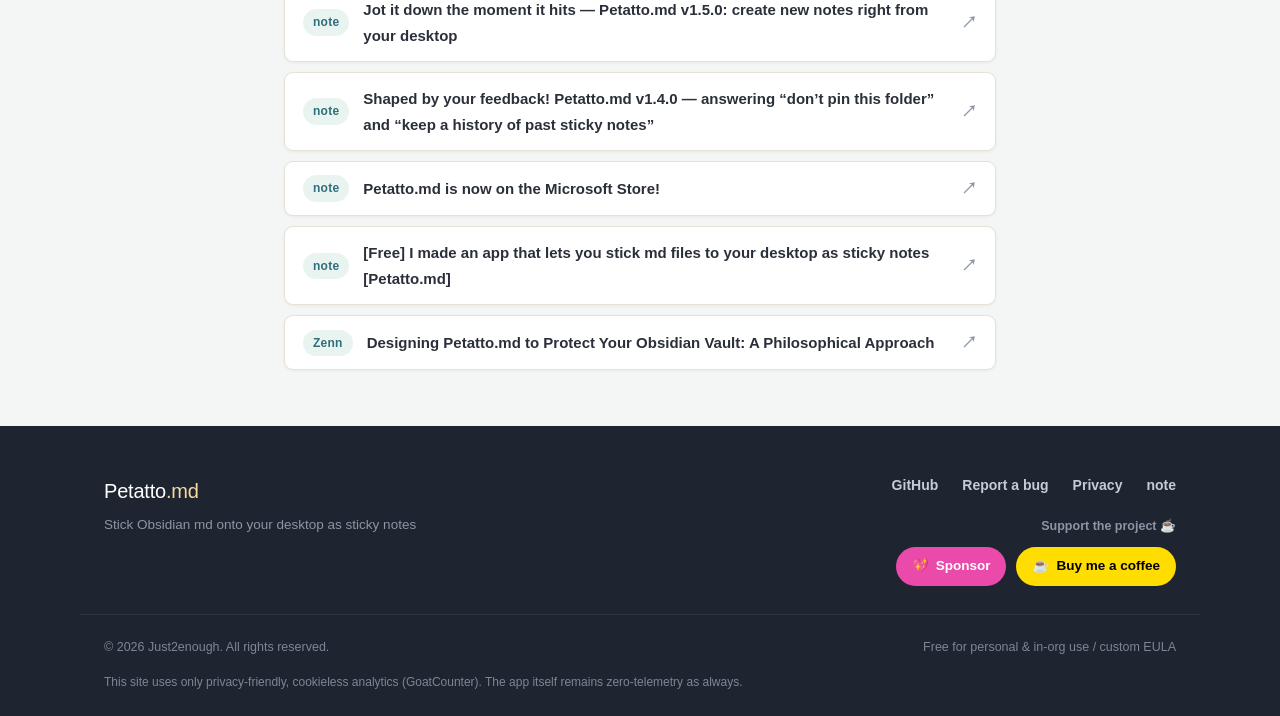
==== commit e752629e: "feat(news): v1.6.0 の note 記事を #news に追加する（ja/en） Co-Authored-By: Claude Opus 5.5 <noreply@anthropic." ====
--- a/index.html
+++ b/index.html
@@ -395,6 +395,14 @@
         <p class="news-sub" data-i18n="news.sub">作者が書いた Petatto.md 関連の記事・更新情報。</p>
         <ul class="news-list">
           <li class="news-item">
+            <a data-i18n-href="news.6.url" href="https://note.com/just2enough/n/n73b40a7f59ae"
+              target="_blank" rel="noopener">
+              <span class="news-src" data-i18n="news.6.src">note</span>
+              <span class="news-ttl" data-i18n="news.6.title">夜のデスクトップにも、ぺたっと。Petatto.md v1.6.0：付箋のダークパレットと、起動時の更新確認（オプトイン）</span>
+              <span class="news-arrow" aria-hidden="true">↗</span>
+            </a>
+          </li>
+          <li class="news-item">
             <a data-i18n-href="news.5.url" href="https://note.com/just2enough/n/n93228cc3b8e6"
               target="_blank" rel="noopener">
               <span class="news-src" data-i18n="news.5.src">note</span>
